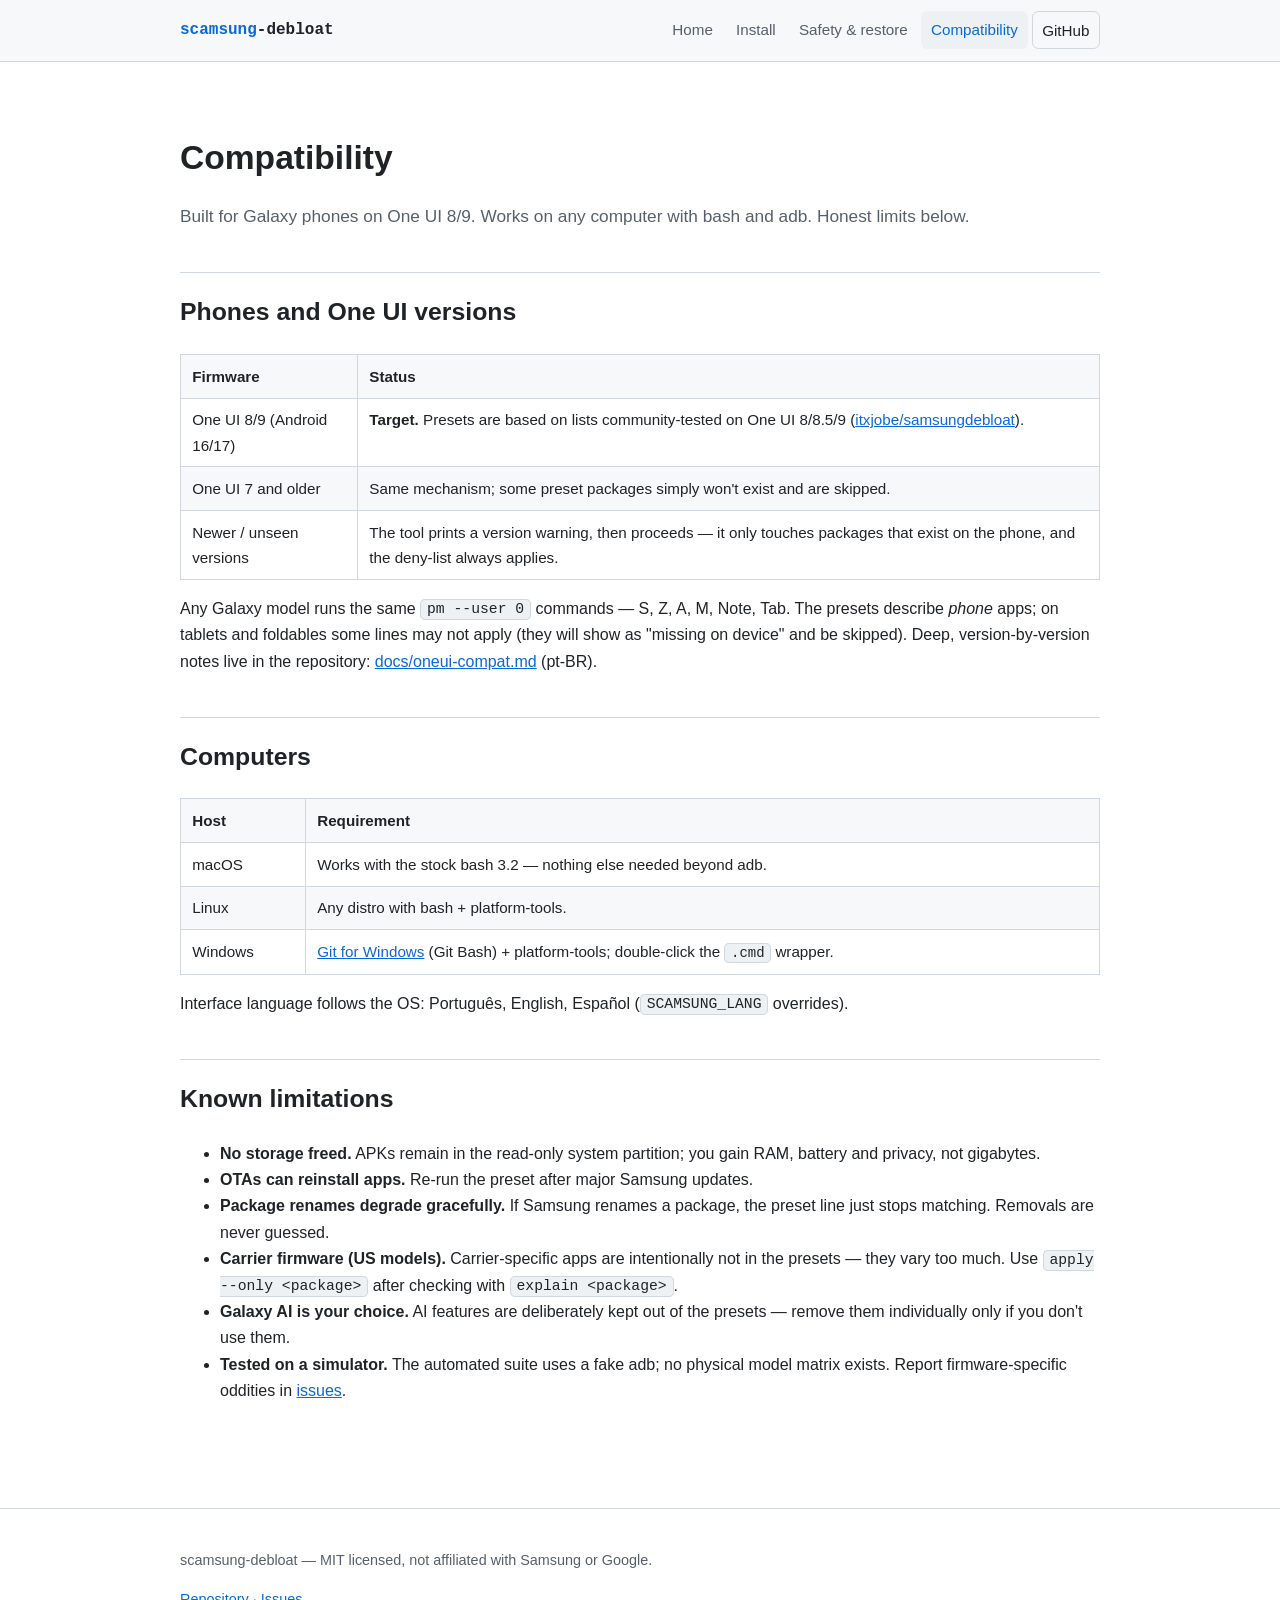
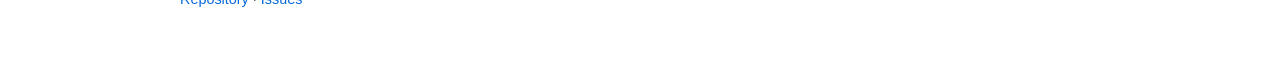
==== docs/compatibility.html @ 41128d90 "SEO: site do projeto (GitHub Pages), README com FAQ/TOC/badges, versão pt-BR - docs/: 4 páginas EN (" ====
<!DOCTYPE html>
<html lang="en">
<head>
<meta charset="utf-8">
<meta name="viewport" content="width=device-width, initial-scale=1">
<title>Compatibility — scamsung-debloat</title>
<meta name="description" content="Which phones, One UI versions and computers run scamsung-debloat: One UI 8/9 (Android 16/17) targets, host requirements and known limitations.">
<link rel="canonical" href="https://aureliomo.github.io/scamsung-debloat/compatibility.html">
<meta property="og:type" content="article">
<meta property="og:site_name" content="scamsung-debloat">
<meta property="og:title" content="Compatibility — scamsung-debloat">
<meta property="og:description" content="Supported One UI versions, host platforms and known limitations.">
<meta property="og:url" content="https://aureliomo.github.io/scamsung-debloat/compatibility.html">
<link rel="stylesheet" href="assets/style.css">
</head>
<body>
<a class="skip-link" href="#main">Skip to content</a>
<header class="site">
  <div class="wrap">
    <a class="brand" href="./"><b>scamsung</b>-debloat</a>
    <nav class="site" aria-label="Main">
      <a href="./">Home</a>
      <a href="install.html">Install</a>
      <a href="safety.html">Safety &amp; restore</a>
      <a href="compatibility.html" aria-current="page">Compatibility</a>
      <a class="github" href="https://github.com/AurelioMo/scamsung-debloat">GitHub</a>
    </nav>
  </div>
</header>

<main id="main">
<div class="wrap">
<article class="page">
<h1>Compatibility</h1>
<p class="lede">Built for Galaxy phones on One UI 8/9. Works on any computer with
bash and adb. Honest limits below.</p>

<h2 id="phones">Phones and One UI versions</h2>
<table>
  <thead><tr><th>Firmware</th><th>Status</th></tr></thead>
  <tbody>
    <tr><td>One UI 8/9 (Android 16/17)</td>
        <td><strong>Target.</strong> Presets are based on lists community-tested on One UI 8/8.5/9
        (<a href="https://github.com/itxjobe/samsungdebloat">itxjobe/samsungdebloat</a>).</td></tr>
    <tr><td>One UI 7 and older</td>
        <td>Same mechanism; some preset packages simply won't exist and are skipped.</td></tr>
    <tr><td>Newer / unseen versions</td>
        <td>The tool prints a version warning, then proceeds — it only touches packages
        that exist on the phone, and the deny-list always applies.</td></tr>
  </tbody>
</table>
<p>Any Galaxy model runs the same <code>pm --user 0</code> commands — S, Z, A, M,
Note, Tab. The presets describe <em>phone</em> apps; on tablets and foldables some
lines may not apply (they will show as "missing on device" and be skipped). Deep,
version-by-version notes live in the repository:
<a href="https://github.com/AurelioMo/scamsung-debloat/blob/main/docs/oneui-compat.md">docs/oneui-compat.md</a>
(pt-BR).</p>

<h2 id="hosts">Computers</h2>
<table>
  <thead><tr><th>Host</th><th>Requirement</th></tr></thead>
  <tbody>
    <tr><td>macOS</td><td>Works with the stock bash 3.2 — nothing else needed beyond adb.</td></tr>
    <tr><td>Linux</td><td>Any distro with bash + platform-tools.</td></tr>
    <tr><td>Windows</td><td><a href="https://git-scm.com/download/win">Git for Windows</a>
        (Git Bash) + platform-tools; double-click the <code>.cmd</code> wrapper.</td></tr>
  </tbody>
</table>
<p>Interface language follows the OS: Português, English, Español
(<code>SCAMSUNG_LANG</code> overrides).</p>

<h2 id="limitations">Known limitations</h2>
<ul>
  <li><strong>No storage freed.</strong> APKs remain in the read-only system
      partition; you gain RAM, battery and privacy, not gigabytes.</li>
  <li><strong>OTAs can reinstall apps.</strong> Re-run the preset after major Samsung updates.</li>
  <li><strong>Package renames degrade gracefully.</strong> If Samsung renames a
      package, the preset line just stops matching. Removals are never guessed.</li>
  <li><strong>Carrier firmware (US models).</strong> Carrier-specific apps are
      intentionally not in the presets — they vary too much. Use
      <code>apply --only &lt;package&gt;</code> after checking with
      <code>explain &lt;package&gt;</code>.</li>
  <li><strong>Galaxy AI is your choice.</strong> AI features are deliberately kept
      out of the presets — remove them individually only if you don't use them.</li>
  <li><strong>Tested on a simulator.</strong> The automated suite uses a fake adb;
      no physical model matrix exists. Report firmware-specific oddities in
      <a href="https://github.com/AurelioMo/scamsung-debloat/issues">issues</a>.</li>
</ul>

</article>
</div>
</main>

<footer class="site">
  <div class="wrap">
    <p>scamsung-debloat — MIT licensed, not affiliated with Samsung or Google.</p>
    <p><a href="https://github.com/AurelioMo/scamsung-debloat">Repository</a> ·
    <a href="https://github.com/AurelioMo/scamsung-debloat/issues">Issues</a></p>
  </div>
</footer>
</body>
</html>
---- docs/assets/style.css ----
/* scamsung-debloat — site stylesheet (plain CSS, no build step) */
:root {
    --bg: #0d1117;
    --surface: #161b22;
    --surface-2: #1c2330;
    --border: #2d333b;
    --text: #e6edf3;
    --muted: #9da7b3;
    --accent: #4cc2ff;
    --accent-2: #7ee787;
    --warn: #f0b72f;
    --mono: ui-monospace, SFMono-Regular, Menlo, Consolas, monospace;
    --sans: -apple-system, BlinkMacSystemFont, "Segoe UI", Roboto, Helvetica, Arial, sans-serif;
}

* { box-sizing: border-box; }

html { scroll-behavior: smooth; }

body {
    margin: 0;
    font-family: var(--sans);
    line-height: 1.65;
    color: var(--text);
    background: var(--bg);
}

.skip-link {
    position: absolute;
    left: -9999px;
    top: 0;
    background: var(--accent);
    color: #06121c;
    padding: .5rem 1rem;
    z-index: 10;
}
.skip-link:focus { left: 0; }

.wrap { max-width: 60rem; margin: 0 auto; padding: 0 1.25rem; }

header.site {
    border-bottom: 1px solid var(--border);
    background: var(--surface);
    position: sticky;
    top: 0;
    z-index: 5;
}
header.site .wrap {
    display: flex;
    flex-wrap: wrap;
    align-items: center;
    gap: .75rem;
    padding-top: .7rem;
    padding-bottom: .7rem;
}
.brand {
    font-family: var(--mono);
    font-weight: 700;
    color: var(--text);
    text-decoration: none;
    margin-right: auto;
}
.brand b { color: var(--accent); }

nav.site { display: flex; flex-wrap: wrap; gap: .25rem; }
nav.site a {
    color: var(--muted);
    text-decoration: none;
    padding: .35rem .6rem;
    border-radius: .4rem;
    font-size: .95rem;
}
nav.site a:hover { color: var(--text); background: var(--surface-2); }
nav.site a[aria-current="page"] { color: var(--accent); background: var(--surface-2); }
nav.site a.github { color: var(--text); border: 1px solid var(--border); }

main { padding: 2.5rem 0 3.5rem; }

.hero { text-align: center; padding: 2.5rem 0 2rem; }
.hero .logo {
    font-family: var(--mono);
    font-size: clamp(.55rem, 2.2vw, .9rem);
    line-height: 1.2;
    color: var(--accent);
    white-space: pre;
    overflow-x: auto;
    display: inline-block;
    text-align: left;
}
.hero h1 { margin: .6rem 0 .2rem; font-size: clamp(1.9rem, 5vw, 2.9rem); }
.hero .tagline { color: var(--muted); font-size: 1.1rem; max-width: 46rem; margin: 0 auto 1.4rem; }

.cta { display: flex; gap: .8rem; justify-content: center; flex-wrap: wrap; }
.btn {
    display: inline-block;
    padding: .65rem 1.3rem;
    border-radius: .55rem;
    text-decoration: none;
    font-weight: 600;
    border: 1px solid var(--border);
    color: var(--text);
    background: var(--surface-2);
}
.btn:hover { border-color: var(--accent); }
.btn.primary { background: var(--accent); color: #06121c; border-color: var(--accent); }

h2 { margin-top: 2.6rem; padding-top: 1.2rem; border-top: 1px solid var(--border); font-size: 1.55rem; }
h3 { margin-top: 1.8rem; font-size: 1.15rem; }
article.page h1 { font-size: 2.1rem; margin-bottom: .3rem; }
.lede { color: var(--muted); font-size: 1.08rem; }

code, kbd {
    font-family: var(--mono);
    font-size: .92em;
    background: var(--surface-2);
    border: 1px solid var(--border);
    border-radius: .3rem;
    padding: .1em .4em;
}
pre {
    background: var(--surface);
    border: 1px solid var(--border);
    border-radius: .55rem;
    padding: 1rem 1.1rem;
    overflow-x: auto;
    font-size: .9rem;
}
pre code { background: none; border: 0; padding: 0; }

table { border-collapse: collapse; width: 100%; margin: 1rem 0; font-size: .95rem; }
th, td { border: 1px solid var(--border); padding: .55rem .7rem; text-align: left; vertical-align: top; }
th { background: var(--surface); }
tbody tr:nth-child(even) { background: var(--surface); }

.note, .warning {
    border: 1px solid var(--border);
    border-left: .3rem solid var(--accent);
    background: var(--surface);
    border-radius: .4rem;
    padding: .8rem 1rem;
    margin: 1.2rem 0;
}
.warning { border-left-color: var(--warn); }
.note p, .warning p { margin: .3rem 0; }

.grid { display: grid; gap: 1rem; grid-template-columns: repeat(auto-fit, minmax(15rem, 1fr)); margin: 1.2rem 0; }
.card {
    background: var(--surface);
    border: 1px solid var(--border);
    border-radius: .6rem;
    padding: 1rem 1.2rem;
}
.card h3 { margin-top: 0; font-size: 1.02rem; }
.card p { margin-bottom: 0; color: var(--muted); }

ol.steps > li { margin-bottom: 1.1rem; }

details { border: 1px solid var(--border); border-radius: .5rem; padding: .6rem 1rem; margin: .7rem 0; background: var(--surface); }
summary { cursor: pointer; font-weight: 600; }

footer.site {
    border-top: 1px solid var(--border);
    color: var(--muted);
    font-size: .9rem;
    padding: 1.6rem 0 2.5rem;
    margin-top: 2rem;
}
footer.site a { color: var(--accent); text-decoration: none; }

a { color: var(--accent); }
a:hover { text-decoration: none; }

@media (prefers-color-scheme: light) {
    :root {
        --bg: #ffffff;
        --surface: #f6f8fa;
        --surface-2: #eef1f4;
        --border: #d0d7de;
        --text: #1f2328;
        --muted: #57606a;
        --accent: #0969da;
        --accent-2: #1a7f37;
    }
    .btn.primary { color: #ffffff; }
    .skip-link { color: #ffffff; }
}

@media (max-width: 40rem) {
    header.site { position: static; }
    th, td { padding: .4rem .5rem; }
    table { font-size: .85rem; }
}
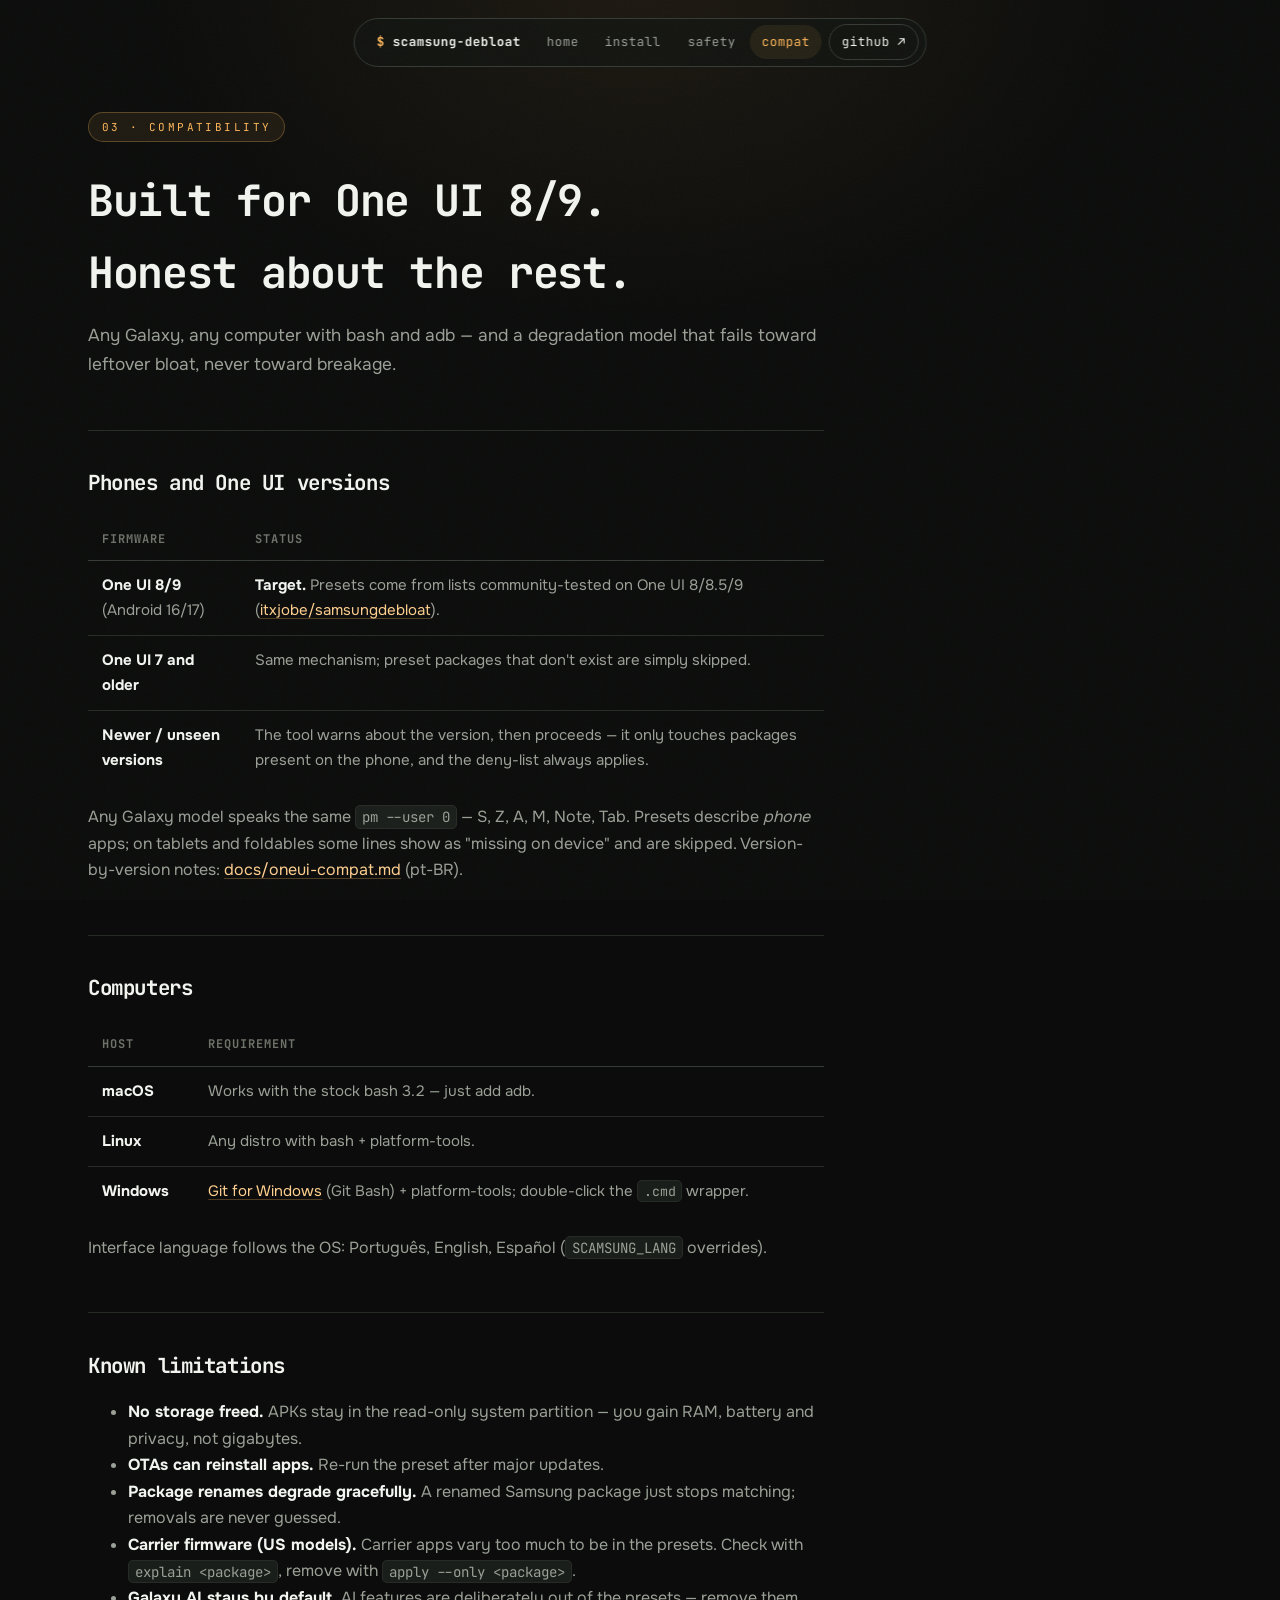
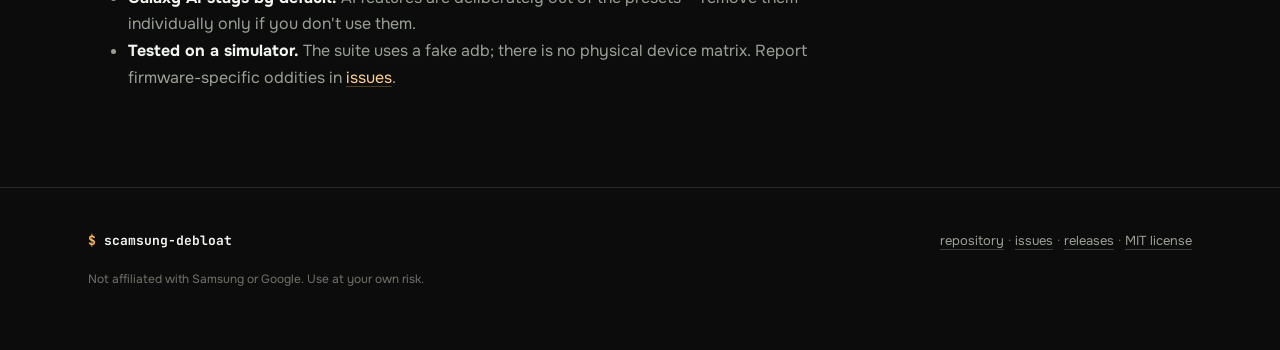
==== commit d3d5e033: "docs(site): redesign visual completo + verificacao do Search Console + READMEs reforcados - site: no" ====
--- a/docs/compatibility.html
+++ b/docs/compatibility.html
@@ -11,91 +11,99 @@
 <meta property="og:title" content="Compatibility — scamsung-debloat">
 <meta property="og:description" content="Supported One UI versions, host platforms and known limitations.">
 <meta property="og:url" content="https://aureliomo.github.io/scamsung-debloat/compatibility.html">
+<link rel="preconnect" href="https://fonts.googleapis.com">
+<link rel="preconnect" href="https://fonts.gstatic.com" crossorigin>
+<link href="https://fonts.googleapis.com/css2?family=JetBrains+Mono:wght@400;500;700&family=Onest:wght@400;500;600;700&display=swap" rel="stylesheet">
 <link rel="stylesheet" href="assets/style.css">
 </head>
 <body>
 <a class="skip-link" href="#main">Skip to content</a>
-<header class="site">
-  <div class="wrap">
-    <a class="brand" href="./"><b>scamsung</b>-debloat</a>
-    <nav class="site" aria-label="Main">
-      <a href="./">Home</a>
-      <a href="install.html">Install</a>
-      <a href="safety.html">Safety &amp; restore</a>
-      <a href="compatibility.html" aria-current="page">Compatibility</a>
-      <a class="github" href="https://github.com/AurelioMo/scamsung-debloat">GitHub</a>
-    </nav>
-  </div>
-</header>
+<div class="glow" aria-hidden="true"></div>
+
+<nav class="nav" aria-label="Main">
+  <a class="wordmark" href="./"><b>$</b> scamsung-debloat</a>
+  <a href="./">home</a>
+  <a href="install.html">install</a>
+  <a href="safety.html">safety</a>
+  <a href="compatibility.html" aria-current="page">compat</a>
+  <a class="gh" href="https://github.com/AurelioMo/scamsung-debloat">github ↗</a>
+</nav>
 
 <main id="main">
 <div class="wrap">
 <article class="page">
-<h1>Compatibility</h1>
-<p class="lede">Built for Galaxy phones on One UI 8/9. Works on any computer with
-bash and adb. Honest limits below.</p>
 
-<h2 id="phones">Phones and One UI versions</h2>
-<table>
-  <thead><tr><th>Firmware</th><th>Status</th></tr></thead>
-  <tbody>
-    <tr><td>One UI 8/9 (Android 16/17)</td>
-        <td><strong>Target.</strong> Presets are based on lists community-tested on One UI 8/8.5/9
-        (<a href="https://github.com/itxjobe/samsungdebloat">itxjobe/samsungdebloat</a>).</td></tr>
-    <tr><td>One UI 7 and older</td>
-        <td>Same mechanism; some preset packages simply won't exist and are skipped.</td></tr>
-    <tr><td>Newer / unseen versions</td>
-        <td>The tool prints a version warning, then proceeds — it only touches packages
-        that exist on the phone, and the deny-list always applies.</td></tr>
-  </tbody>
-</table>
-<p>Any Galaxy model runs the same <code>pm --user 0</code> commands — S, Z, A, M,
-Note, Tab. The presets describe <em>phone</em> apps; on tablets and foldables some
-lines may not apply (they will show as "missing on device" and be skipped). Deep,
-version-by-version notes live in the repository:
-<a href="https://github.com/AurelioMo/scamsung-debloat/blob/main/docs/oneui-compat.md">docs/oneui-compat.md</a>
-(pt-BR).</p>
+  <span class="eyebrow reveal">03 · compatibility</span>
+  <h1 class="reveal d1">Built for One UI 8/9.<br>Honest about the rest.</h1>
+  <p class="lede reveal d2">Any Galaxy, any computer with bash and adb —
+  and a degradation model that fails toward leftover bloat, never toward breakage.</p>
 
-<h2 id="hosts">Computers</h2>
-<table>
-  <thead><tr><th>Host</th><th>Requirement</th></tr></thead>
-  <tbody>
-    <tr><td>macOS</td><td>Works with the stock bash 3.2 — nothing else needed beyond adb.</td></tr>
-    <tr><td>Linux</td><td>Any distro with bash + platform-tools.</td></tr>
-    <tr><td>Windows</td><td><a href="https://git-scm.com/download/win">Git for Windows</a>
-        (Git Bash) + platform-tools; double-click the <code>.cmd</code> wrapper.</td></tr>
-  </tbody>
-</table>
-<p>Interface language follows the OS: Português, English, Español
-(<code>SCAMSUNG_LANG</code> overrides).</p>
+  <h2 id="phones">Phones and One UI versions</h2>
+  <table>
+    <thead><tr><th>Firmware</th><th>Status</th></tr></thead>
+    <tbody>
+      <tr><td><strong>One UI 8/9</strong> (Android 16/17)</td>
+          <td><strong>Target.</strong> Presets come from lists community-tested on One UI 8/8.5/9
+          (<a href="https://github.com/itxjobe/samsungdebloat">itxjobe/samsungdebloat</a>).</td></tr>
+      <tr><td><strong>One UI 7 and older</strong></td>
+          <td>Same mechanism; preset packages that don't exist are simply skipped.</td></tr>
+      <tr><td><strong>Newer / unseen versions</strong></td>
+          <td>The tool warns about the version, then proceeds — it only touches packages
+          present on the phone, and the deny-list always applies.</td></tr>
+    </tbody>
+  </table>
+  <p>Any Galaxy model speaks the same <code>pm --user 0</code> — S, Z, A, M, Note, Tab.
+  Presets describe <em>phone</em> apps; on tablets and foldables some lines show as
+  "missing on device" and are skipped. Version-by-version notes:
+  <a href="https://github.com/AurelioMo/scamsung-debloat/blob/main/docs/oneui-compat.md">docs/oneui-compat.md</a>
+  (pt-BR).</p>
 
-<h2 id="limitations">Known limitations</h2>
-<ul>
-  <li><strong>No storage freed.</strong> APKs remain in the read-only system
-      partition; you gain RAM, battery and privacy, not gigabytes.</li>
-  <li><strong>OTAs can reinstall apps.</strong> Re-run the preset after major Samsung updates.</li>
-  <li><strong>Package renames degrade gracefully.</strong> If Samsung renames a
-      package, the preset line just stops matching. Removals are never guessed.</li>
-  <li><strong>Carrier firmware (US models).</strong> Carrier-specific apps are
-      intentionally not in the presets — they vary too much. Use
-      <code>apply --only &lt;package&gt;</code> after checking with
-      <code>explain &lt;package&gt;</code>.</li>
-  <li><strong>Galaxy AI is your choice.</strong> AI features are deliberately kept
-      out of the presets — remove them individually only if you don't use them.</li>
-  <li><strong>Tested on a simulator.</strong> The automated suite uses a fake adb;
-      no physical model matrix exists. Report firmware-specific oddities in
-      <a href="https://github.com/AurelioMo/scamsung-debloat/issues">issues</a>.</li>
-</ul>
+  <h2 id="hosts">Computers</h2>
+  <table>
+    <thead><tr><th>Host</th><th>Requirement</th></tr></thead>
+    <tbody>
+      <tr><td><strong>macOS</strong></td><td>Works with the stock bash 3.2 — just add adb.</td></tr>
+      <tr><td><strong>Linux</strong></td><td>Any distro with bash + platform-tools.</td></tr>
+      <tr><td><strong>Windows</strong></td><td><a href="https://git-scm.com/download/win">Git for Windows</a>
+          (Git Bash) + platform-tools; double-click the <code>.cmd</code> wrapper.</td></tr>
+    </tbody>
+  </table>
+  <p>Interface language follows the OS: Português, English, Español
+  (<code>SCAMSUNG_LANG</code> overrides).</p>
+
+  <h2 id="limitations">Known limitations</h2>
+  <ul>
+    <li><strong>No storage freed.</strong> APKs stay in the read-only system partition —
+        you gain RAM, battery and privacy, not gigabytes.</li>
+    <li><strong>OTAs can reinstall apps.</strong> Re-run the preset after major updates.</li>
+    <li><strong>Package renames degrade gracefully.</strong> A renamed Samsung package
+        just stops matching; removals are never guessed.</li>
+    <li><strong>Carrier firmware (US models).</strong> Carrier apps vary too much to be
+        in the presets. Check with <code>explain &lt;package&gt;</code>, remove with
+        <code>apply --only &lt;package&gt;</code>.</li>
+    <li><strong>Galaxy AI stays by default.</strong> AI features are deliberately out of
+        the presets — remove them individually only if you don't use them.</li>
+    <li><strong>Tested on a simulator.</strong> The suite uses a fake adb; there is no
+        physical device matrix. Report firmware-specific oddities in
+        <a href="https://github.com/AurelioMo/scamsung-debloat/issues">issues</a>.</li>
+  </ul>
 
 </article>
 </div>
 </main>
 
-<footer class="site">
+<footer>
   <div class="wrap">
-    <p>scamsung-debloat — MIT licensed, not affiliated with Samsung or Google.</p>
-    <p><a href="https://github.com/AurelioMo/scamsung-debloat">Repository</a> ·
-    <a href="https://github.com/AurelioMo/scamsung-debloat/issues">Issues</a></p>
+    <div class="cols">
+      <span class="wordmark"><b>$</b> scamsung-debloat</span>
+      <span>
+        <a href="https://github.com/AurelioMo/scamsung-debloat">repository</a> ·
+        <a href="https://github.com/AurelioMo/scamsung-debloat/issues">issues</a> ·
+        <a href="https://github.com/AurelioMo/scamsung-debloat/releases">releases</a> ·
+        <a href="https://github.com/AurelioMo/scamsung-debloat/blob/main/LICENSE">MIT license</a>
+      </span>
+    </div>
+    <p class="legal">Not affiliated with Samsung or Google. Use at your own risk.</p>
   </div>
 </footer>
 </body>
--- a/docs/assets/style.css
+++ b/docs/assets/style.css
@@ -1,16 +1,47 @@
-/* scamsung-debloat — site stylesheet (plain CSS, no build step) */
+/* ============================================================
+   scamsung-debloat — "phosphor amber terminal"
+   One dark warm canvas, one phosphor accent, mono display type.
+   Plain CSS, no build, no required JS.
+   ============================================================ */
+
 :root {
-    --bg: #0d1117;
-    --surface: #161b22;
-    --surface-2: #1c2330;
-    --border: #2d333b;
-    --text: #e6edf3;
-    --muted: #9da7b3;
-    --accent: #4cc2ff;
-    --accent-2: #7ee787;
-    --warn: #f0b72f;
-    --mono: ui-monospace, SFMono-Regular, Menlo, Consolas, monospace;
-    --sans: -apple-system, BlinkMacSystemFont, "Segoe UI", Roboto, Helvetica, Arial, sans-serif;
+    /* canvas — warm near-black, like a CRT that just warmed up */
+    --bg: #0B0C0B;
+    --surface: #131613;
+    --surface-2: #1A1E1A;
+    --hairline: #262B26;
+    --hairline-strong: #353B35;
+
+    /* ink */
+    --text: #F2F4EF;
+    --muted: #9AA096;
+    --dim: #6E736A;
+
+    /* the single accent — phosphor amber */
+    --accent: #FFB85C;
+    --accent-strong: #FFCF8F;
+    --accent-ink: #241300;
+    --accent-soft: rgba(255, 184, 92, 0.08);
+    --accent-hairline: rgba(255, 184, 92, 0.28);
+
+    /* functional colours only — never decoration */
+    --ok: #46C07A;
+    --ok-soft: rgba(70, 192, 122, 0.12);
+    --danger: #E5605E;
+    --danger-soft: rgba(229, 96, 94, 0.10);
+
+    --mono: "JetBrains Mono", ui-monospace, SFMono-Regular, Menlo, Consolas, monospace;
+    --sans: "Onest", -apple-system, BlinkMacSystemFont, "Segoe UI", sans-serif;
+
+    --ease-out: cubic-bezier(0.22, 0.9, 0.24, 1);
+    --ease-spring: cubic-bezier(0.32, 0.72, 0, 1);
+
+    --radius-sm: 8px;
+    --radius-md: 14px;
+    --radius-lg: 22px;
+
+    --maxw: 72rem;
+    --readw: 46rem;
 }
 
 * { box-sizing: border-box; }
@@ -20,173 +51,628 @@
 body {
     margin: 0;
     font-family: var(--sans);
-    line-height: 1.65;
+    font-size: 16px;
+    line-height: 1.66;
     color: var(--text);
     background: var(--bg);
-}
+    -webkit-font-smoothing: antialiased;
+}
+
+/* film grain — fixed overlay only, never on scrolling containers */
+body::after {
+    content: "";
+    position: fixed;
+    inset: 0;
+    z-index: 60;
+    pointer-events: none;
+    opacity: 0.035;
+    background-image: url("data:image/svg+xml,%3Csvg xmlns='http://www.w3.org/2000/svg' width='160' height='160'%3E%3Cfilter id='n'%3E%3CfeTurbulence type='fractalNoise' baseFrequency='0.9' numOctaves='2'/%3E%3C/filter%3E%3Crect width='160' height='160' filter='url(%23n)'/%3E%3C/svg%3E");
+}
+
+/* single warm glow behind the hero — one orb, not a mesh */
+.glow {
+    position: absolute;
+    top: -22rem;
+    left: 50%;
+    width: 62rem;
+    height: 42rem;
+    transform: translateX(-50%);
+    pointer-events: none;
+    background: radial-gradient(closest-side, rgba(255, 184, 92, 0.075), transparent);
+    z-index: 0;
+}
+
+::selection { background: var(--accent); color: var(--accent-ink); }
 
 .skip-link {
     position: absolute;
     left: -9999px;
-    top: 0;
+    top: 0.8rem;
     background: var(--accent);
-    color: #06121c;
-    padding: .5rem 1rem;
-    z-index: 10;
-}
-.skip-link:focus { left: 0; }
-
-.wrap { max-width: 60rem; margin: 0 auto; padding: 0 1.25rem; }
-
-header.site {
-    border-bottom: 1px solid var(--border);
+    color: var(--accent-ink);
+    font-family: var(--mono);
+    font-size: 13px;
+    padding: 0.5rem 1rem;
+    border-radius: var(--radius-sm);
+    z-index: 70;
+}
+.skip-link:focus { left: 0.8rem; }
+
+a { color: var(--accent-strong); text-decoration-color: var(--accent-hairline); text-underline-offset: 3px; }
+a:hover { color: var(--accent); text-decoration-color: var(--accent); }
+
+code, kbd, pre {
+    font-family: var(--mono);
+    font-size: 0.88em;
+}
+code {
+    background: var(--surface-2);
+    border: 1px solid var(--hairline);
+    border-radius: 5px;
+    padding: 0.12em 0.42em;
+}
+
+/* ---------- floating pill nav ---------- */
+
+.nav {
+    position: fixed;
+    top: 1.1rem;
+    left: 50%;
+    transform: translateX(-50%);
+    z-index: 50;
+    display: flex;
+    align-items: center;
+    gap: 0.15rem;
+    padding: 0.35rem 0.45rem;
+    border-radius: 999px;
+    border: 1px solid var(--hairline-strong);
+    background: rgba(19, 22, 19, 0.72);
+    backdrop-filter: blur(14px);
+    -webkit-backdrop-filter: blur(14px);
+    max-width: calc(100vw - 2rem);
+}
+.nav a {
+    font-family: var(--mono);
+    font-size: 12.5px;
+    color: var(--muted);
+    text-decoration: none;
+    padding: 0.42rem 0.75rem;
+    border-radius: 999px;
+    white-space: nowrap;
+    transition: color 0.35s var(--ease-out), background 0.35s var(--ease-out);
+}
+.nav a:hover { color: var(--text); background: var(--surface-2); }
+.nav a[aria-current="page"] { color: var(--accent); background: var(--accent-soft); }
+.nav .wordmark {
+    color: var(--text);
+    font-weight: 700;
+    padding-left: 0.9rem;
+}
+.nav .wordmark b { color: var(--accent); font-weight: 700; }
+.nav .gh {
+    color: var(--text);
+    border: 1px solid var(--hairline-strong);
+    margin-left: 0.25rem;
+}
+.nav .gh:hover { border-color: var(--accent-hairline); color: var(--accent); }
+
+/* ---------- layout ---------- */
+
+.wrap { max-width: var(--maxw); margin: 0 auto; padding: 0 1.5rem; position: relative; z-index: 1; }
+main { padding-top: 7rem; }
+
+.eyebrow {
+    display: inline-block;
+    font-family: var(--mono);
+    font-size: 11px;
+    letter-spacing: 0.22em;
+    text-transform: uppercase;
+    color: var(--accent);
+    border: 1px solid var(--accent-hairline);
+    background: var(--accent-soft);
+    border-radius: 999px;
+    padding: 0.32rem 0.8rem;
+    margin-bottom: 1.4rem;
+}
+
+/* load-time reveal — content is fully visible without animation */
+@keyframes rise {
+    from { opacity: 0; transform: translateY(16px); }
+    to   { opacity: 1; transform: translateY(0); }
+}
+.reveal { animation: rise 0.9s var(--ease-out) both; }
+.reveal.d1 { animation-delay: 0.08s; }
+.reveal.d2 { animation-delay: 0.16s; }
+.reveal.d3 { animation-delay: 0.26s; }
+.reveal.d4 { animation-delay: 0.38s; }
+.reveal.d5 { animation-delay: 0.5s; }
+
+/* ---------- hero ---------- */
+
+.hero { padding: 3.2rem 0 0; position: relative; }
+.hero-frame { border-left: 3px solid var(--accent); padding-left: 1.6rem; max-width: 56rem; }
+.hero h1 {
+    font-family: var(--mono);
+    font-weight: 700;
+    font-size: clamp(2.1rem, 5.6vw, 3.7rem);
+    line-height: 1.08;
+    letter-spacing: -0.03em;
+    margin: 0 0 1.1rem;
+}
+.hero h1 .prompt { color: var(--accent); }
+.hero .lede {
+    color: var(--muted);
+    font-size: clamp(1rem, 1.6vw, 1.13rem);
+    max-width: 43rem;
+    margin: 0 0 2rem;
+}
+.hero .lede strong { color: var(--text); font-weight: 600; }
+
+.cta-row { display: flex; flex-wrap: wrap; gap: 0.7rem; align-items: center; }
+
+.btn {
+    display: inline-flex;
+    align-items: center;
+    gap: 0.6rem;
+    font-family: var(--mono);
+    font-size: 13.5px;
+    font-weight: 500;
+    text-decoration: none;
+    border-radius: 999px;
+    padding: 0.55rem 0.65rem 0.55rem 1.25rem;
+    border: 1px solid var(--hairline-strong);
+    color: var(--text);
     background: var(--surface);
-    position: sticky;
-    top: 0;
-    z-index: 5;
-}
-header.site .wrap {
+    transition: transform 0.45s var(--ease-spring), border-color 0.35s var(--ease-out), background 0.35s var(--ease-out), color 0.35s var(--ease-out);
+}
+.btn .orb {
+    display: inline-flex;
+    align-items: center;
+    justify-content: center;
+    width: 1.7rem;
+    height: 1.7rem;
+    border-radius: 50%;
+    background: var(--surface-2);
+    color: var(--muted);
+    font-size: 12px;
+    transition: transform 0.45s var(--ease-spring), background 0.35s var(--ease-out), color 0.35s var(--ease-out);
+}
+.btn:hover { transform: translateY(-1px); border-color: var(--accent-hairline); }
+.btn:hover .orb { transform: translate(2px, -2px) scale(1.06); }
+.btn:active { transform: scale(0.98); }
+
+.btn.primary {
+    background: var(--accent);
+    border-color: var(--accent);
+    color: var(--accent-ink);
+    font-weight: 700;
+}
+.btn.primary .orb { background: rgba(0, 0, 0, 0.18); color: var(--accent-ink); }
+.btn.primary:hover { background: var(--accent-strong); border-color: var(--accent-strong); }
+
+.btn.ghost { background: transparent; }
+
+/* ---------- terminal (the proof) ---------- */
+
+.term-shell {
+    /* double-bezel: outer tray */
+    background: var(--surface);
+    border: 1px solid var(--hairline);
+    border-radius: var(--radius-lg);
+    padding: 0.45rem;
+    margin: 3.2rem 0 0.6rem;
+}
+.term {
+    /* inner core */
+    background: #080A08;
+    border-radius: calc(var(--radius-lg) - 0.45rem);
+    box-shadow: inset 0 1px 0 rgba(255, 255, 255, 0.04);
+    overflow: hidden;
+}
+.term-bar {
+    display: flex;
+    align-items: center;
+    gap: 0.5rem;
+    padding: 0.75rem 1.1rem;
+    border-bottom: 1px solid var(--hairline);
+    font-family: var(--mono);
+    font-size: 11.5px;
+    color: var(--dim);
+}
+.term-bar .dots { display: flex; gap: 0.45rem; margin-right: 0.4rem; }
+.term-bar .dots i {
+    width: 10px; height: 10px; border-radius: 50%;
+    border: 1px solid var(--hairline-strong);
+    display: block;
+}
+.term-bar .dots i:nth-child(1) { background: rgba(229, 96, 94, 0.65); }
+.term-bar .dots i:nth-child(2) { background: rgba(255, 184, 92, 0.65); }
+.term-bar .dots i:nth-child(3) { background: rgba(70, 192, 122, 0.65); }
+.term pre {
+    margin: 0;
+    padding: 1.2rem 1.3rem 1.4rem;
+    font-size: 12.8px;
+    line-height: 1.62;
+    overflow-x: auto;
+    color: var(--muted);
+}
+.term pre b { font-weight: 500; }
+.term .c-cmd   { color: var(--accent-strong); }
+.term .c-add   { color: var(--ok); }
+.term .c-del   { color: var(--muted); }
+.term .c-head  { color: var(--text); font-weight: 700; }
+.term .c-dim   { color: var(--dim); }
+.term .c-in    { color: var(--accent); font-weight: 700; }
+.caret {
+    display: inline-block;
+    width: 0.55em;
+    height: 1.05em;
+    background: var(--accent);
+    vertical-align: -0.15em;
+    animation: blink 1.15s steps(1) infinite;
+}
+@keyframes blink { 50% { opacity: 0; } }
+
+.term-caption {
+    font-family: var(--mono);
+    font-size: 11.5px;
+    color: var(--dim);
+    margin: 0.7rem 0 0;
+}
+
+/* ---------- stats strip ---------- */
+
+.stats {
+    display: grid;
+    grid-template-columns: repeat(4, 1fr);
+    border-top: 1px solid var(--hairline);
+    border-bottom: 1px solid var(--hairline);
+    margin-top: 3.6rem;
+}
+.stat { padding: 1.5rem 1.2rem; }
+.stat + .stat { border-left: 1px solid var(--hairline); }
+.stat .n {
+    font-family: var(--mono);
+    font-weight: 700;
+    font-size: clamp(1.5rem, 3vw, 2.1rem);
+    color: var(--text);
+    letter-spacing: -0.03em;
+}
+.stat .n em { color: var(--accent); font-style: normal; }
+.stat .l { font-size: 12.5px; color: var(--dim); margin-top: 0.15rem; }
+
+/* ---------- sections ---------- */
+
+section { padding: 6.5rem 0 0; }
+section:last-of-type { padding-bottom: 2rem; }
+
+.sec-head { max-width: var(--readw); margin-bottom: 2.6rem; }
+.sec-head h2 {
+    font-family: var(--mono);
+    font-weight: 700;
+    font-size: clamp(1.5rem, 3.4vw, 2.2rem);
+    letter-spacing: -0.03em;
+    margin: 0 0 0.8rem;
+}
+.sec-head p { color: var(--muted); margin: 0; }
+
+/* ---------- bento features (double-bezel cards) ---------- */
+
+.bento {
+    display: grid;
+    grid-template-columns: repeat(6, 1fr);
+    gap: 0.9rem;
+}
+.cell { grid-column: span 2; }
+.cell.wide { grid-column: span 4; }
+
+.shell {
+    background: var(--surface);
+    border: 1px solid var(--hairline);
+    border-radius: var(--radius-lg);
+    padding: 0.4rem;
+    height: 100%;
+    transition: border-color 0.4s var(--ease-out), transform 0.5s var(--ease-spring);
+}
+.shell:hover { border-color: var(--hairline-strong); transform: translateY(-2px); }
+.core {
+    height: 100%;
+    background: var(--bg);
+    border-radius: calc(var(--radius-lg) - 0.4rem);
+    box-shadow: inset 0 1px 0 rgba(255, 255, 255, 0.035);
+    padding: 1.4rem 1.5rem;
+}
+.core h3 {
+    font-family: var(--mono);
+    font-size: 0.95rem;
+    font-weight: 700;
+    margin: 0 0 0.55rem;
+    color: var(--text);
+}
+.core h3 .k { color: var(--accent); margin-right: 0.5rem; }
+.core p { margin: 0; color: var(--muted); font-size: 0.95rem; }
+.core p code { font-size: 0.82em; }
+
+/* ---------- how it works ---------- */
+
+.steps { border-top: 1px solid var(--hairline); }
+.step {
+    display: grid;
+    grid-template-columns: 5.5rem 1fr;
+    gap: 1.2rem;
+    align-items: baseline;
+    padding: 1.6rem 0;
+    border-bottom: 1px solid var(--hairline);
+}
+.step .no {
+    font-family: var(--mono);
+    font-weight: 700;
+    font-size: 1.9rem;
+    color: transparent;
+    -webkit-text-stroke: 1px var(--hairline-strong);
+    letter-spacing: -0.04em;
+}
+.step:hover .no { -webkit-text-stroke-color: var(--accent); }
+.step .no { transition: -webkit-text-stroke-color 0.4s var(--ease-out); }
+.step h3 { margin: 0 0 0.3rem; font-size: 1.05rem; }
+.step p { margin: 0; color: var(--muted); max-width: 52rem; }
+
+/* ---------- presets ---------- */
+
+.preset-grid { display: grid; grid-template-columns: repeat(3, 1fr); gap: 0.9rem; }
+.preset .core { display: flex; flex-direction: column; }
+.preset .top { display: flex; align-items: baseline; justify-content: space-between; margin-bottom: 0.8rem; }
+.preset .name { font-family: var(--mono); font-weight: 700; font-size: 1.15rem; color: var(--accent); }
+.preset .count { font-family: var(--mono); font-size: 12px; color: var(--dim); }
+.preset .core > p { flex: 1; }
+.chip {
+    display: inline-block;
+    font-family: var(--mono);
+    font-size: 11px;
+    letter-spacing: 0.06em;
+    text-transform: uppercase;
+    border-radius: 999px;
+    padding: 0.28rem 0.7rem;
+    margin-top: 1.1rem;
+    align-self: flex-start;
+}
+.chip.low { color: var(--ok); background: var(--ok-soft); border: 1px solid rgba(70, 192, 122, 0.3); }
+.chip.mid { color: var(--accent); background: var(--accent-soft); border: 1px solid var(--accent-hairline); }
+.chip.high { color: var(--danger); background: var(--danger-soft); border: 1px solid rgba(229, 96, 94, 0.3); }
+
+.deny-note {
+    margin-top: 1.4rem;
+    font-size: 0.95rem;
+    color: var(--muted);
+}
+.deny-note .tag { color: var(--ok); font-family: var(--mono); font-size: 0.85em; }
+
+/* ---------- quote panel ---------- */
+
+.panel {
+    background: var(--surface);
+    border: 1px solid var(--hairline);
+    border-radius: var(--radius-lg);
+    padding: 0.4rem;
+}
+.panel .core { padding: 2rem 2.2rem; }
+.panel p:first-child { margin-top: 0; }
+.panel p:last-child { margin-bottom: 0; }
+
+/* ---------- faq ---------- */
+
+.faq { border-top: 1px solid var(--hairline); }
+.faq details {
+    border-bottom: 1px solid var(--hairline);
+    padding: 0;
+}
+.faq summary {
+    list-style: none;
+    cursor: pointer;
+    display: flex;
+    align-items: center;
+    justify-content: space-between;
+    gap: 1rem;
+    padding: 1.25rem 0.2rem;
+    font-weight: 600;
+    font-size: 1.02rem;
+    transition: color 0.35s var(--ease-out);
+}
+.faq summary::-webkit-details-marker { display: none; }
+.faq summary:hover { color: var(--accent-strong); }
+.faq summary .pm {
+    font-family: var(--mono);
+    color: var(--dim);
+    font-size: 1.1rem;
+    transition: transform 0.4s var(--ease-spring), color 0.35s var(--ease-out);
+}
+.faq details[open] summary { color: var(--accent-strong); }
+.faq details[open] .pm { transform: rotate(45deg); color: var(--accent); }
+.faq details p { margin: 0 0 1.3rem; color: var(--muted); max-width: 52rem; padding-left: 0.2rem; }
+
+/* ---------- final cta ---------- */
+
+.final {
+    margin-top: 6.5rem;
+    overflow: hidden;
+    position: relative;
+}
+.final .core { padding: 2.6rem 2.4rem; }
+.final h2 {
+    font-family: var(--mono);
+    font-size: clamp(1.4rem, 3vw, 1.9rem);
+    letter-spacing: -0.03em;
+    margin: 0 0 0.6rem;
+}
+.final p { color: var(--muted); margin: 0 0 1.6rem; max-width: 44rem; }
+.install-line {
     display: flex;
     flex-wrap: wrap;
+    gap: 0.7rem;
+    font-family: var(--mono);
+    font-size: 13px;
+}
+.install-line code {
+    background: #080A08;
+    border: 1px solid var(--hairline-strong);
+    border-radius: var(--radius-sm);
+    color: var(--accent-strong);
+    padding: 0.6rem 0.95rem;
+}
+
+/* ---------- footer ---------- */
+
+footer {
+    margin-top: 6rem;
+    border-top: 1px solid var(--hairline);
+    padding: 2.6rem 0 3rem;
+    color: var(--dim);
+    font-size: 13px;
+}
+footer .cols { display: flex; flex-wrap: wrap; gap: 1.5rem; justify-content: space-between; align-items: baseline; }
+footer .wordmark { font-family: var(--mono); font-weight: 700; color: var(--text); }
+footer .wordmark b { color: var(--accent); }
+footer a { color: var(--muted); text-decoration: none; border-bottom: 1px solid var(--hairline-strong); }
+footer a:hover { color: var(--accent); border-color: var(--accent-hairline); }
+footer .legal { margin-top: 1.2rem; font-size: 12px; }
+
+/* ---------- inner pages ---------- */
+
+article.page { max-width: var(--readw); }
+article.page h1 {
+    font-family: var(--mono);
+    font-weight: 700;
+    font-size: clamp(1.9rem, 4.5vw, 2.7rem);
+    letter-spacing: -0.03em;
+    margin: 0 0 0.8rem;
+}
+article.page .lede { color: var(--muted); font-size: 1.08rem; margin: 0 0 1rem; }
+article.page h2 {
+    font-family: var(--mono);
+    font-size: 1.3rem;
+    letter-spacing: -0.02em;
+    margin: 3.2rem 0 1rem;
+    padding-top: 2.2rem;
+    border-top: 1px solid var(--hairline);
+}
+article.page h3 { font-size: 1.05rem; margin: 1.8rem 0 0.5rem; }
+article.page p, article.page li { color: var(--muted); }
+article.page p strong, article.page li strong { color: var(--text); }
+
+article.page table { width: 100%; border-collapse: collapse; margin: 1.2rem 0; font-size: 0.94rem; }
+article.page th {
+    text-align: left;
+    font-family: var(--mono);
+    font-size: 12px;
+    letter-spacing: 0.08em;
+    text-transform: uppercase;
+    color: var(--dim);
+    padding: 0.65rem 0.9rem;
+    border-bottom: 1px solid var(--hairline-strong);
+}
+article.page td { padding: 0.75rem 0.9rem; border-bottom: 1px solid var(--hairline); vertical-align: top; color: var(--muted); }
+article.page td strong { color: var(--text); }
+article.page tr:last-child td { border-bottom: 0; }
+
+.codeblock {
+    background: var(--surface);
+    border: 1px solid var(--hairline);
+    border-radius: var(--radius-md);
+    padding: 0.35rem;
+    margin: 1.1rem 0;
+}
+.codeblock pre {
+    margin: 0;
+    background: #080A08;
+    border-radius: calc(var(--radius-md) - 0.35rem);
+    padding: 1rem 1.15rem;
+    font-size: 13px;
+    line-height: 1.6;
+    color: var(--accent-strong);
+    overflow-x: auto;
+    box-shadow: inset 0 1px 0 rgba(255, 255, 255, 0.035);
+}
+.codeblock pre.cm, .codeblock pre .cm { color: var(--dim); }
+
+ol.big-steps { list-style: none; counter-reset: bs; padding: 0; margin: 1.4rem 0; }
+ol.big-steps > li {
+    counter-increment: bs;
+    position: relative;
+    padding: 0 0 1.5rem 3.2rem;
+    border-left: 1px solid var(--hairline);
+    margin-left: 1.05rem;
+}
+ol.big-steps > li:last-child { padding-bottom: 0.3rem; }
+ol.big-steps > li::before {
+    content: counter(bs, decimal-leading-zero);
+    position: absolute;
+    left: -1.06rem;
+    top: -0.1rem;
+    width: 2.1rem;
+    height: 2.1rem;
+    border-radius: 50%;
+    background: var(--surface-2);
+    border: 1px solid var(--hairline-strong);
+    color: var(--accent);
+    font-family: var(--mono);
+    font-size: 12px;
+    font-weight: 700;
+    display: flex;
     align-items: center;
-    gap: .75rem;
-    padding-top: .7rem;
-    padding-bottom: .7rem;
-}
-.brand {
-    font-family: var(--mono);
-    font-weight: 700;
-    color: var(--text);
-    text-decoration: none;
-    margin-right: auto;
-}
-.brand b { color: var(--accent); }
-
-nav.site { display: flex; flex-wrap: wrap; gap: .25rem; }
-nav.site a {
-    color: var(--muted);
-    text-decoration: none;
-    padding: .35rem .6rem;
-    border-radius: .4rem;
-    font-size: .95rem;
-}
-nav.site a:hover { color: var(--text); background: var(--surface-2); }
-nav.site a[aria-current="page"] { color: var(--accent); background: var(--surface-2); }
-nav.site a.github { color: var(--text); border: 1px solid var(--border); }
-
-main { padding: 2.5rem 0 3.5rem; }
-
-.hero { text-align: center; padding: 2.5rem 0 2rem; }
-.hero .logo {
-    font-family: var(--mono);
-    font-size: clamp(.55rem, 2.2vw, .9rem);
-    line-height: 1.2;
-    color: var(--accent);
-    white-space: pre;
-    overflow-x: auto;
-    display: inline-block;
-    text-align: left;
-}
-.hero h1 { margin: .6rem 0 .2rem; font-size: clamp(1.9rem, 5vw, 2.9rem); }
-.hero .tagline { color: var(--muted); font-size: 1.1rem; max-width: 46rem; margin: 0 auto 1.4rem; }
-
-.cta { display: flex; gap: .8rem; justify-content: center; flex-wrap: wrap; }
-.btn {
-    display: inline-block;
-    padding: .65rem 1.3rem;
-    border-radius: .55rem;
-    text-decoration: none;
-    font-weight: 600;
-    border: 1px solid var(--border);
-    color: var(--text);
-    background: var(--surface-2);
-}
-.btn:hover { border-color: var(--accent); }
-.btn.primary { background: var(--accent); color: #06121c; border-color: var(--accent); }
-
-h2 { margin-top: 2.6rem; padding-top: 1.2rem; border-top: 1px solid var(--border); font-size: 1.55rem; }
-h3 { margin-top: 1.8rem; font-size: 1.15rem; }
-article.page h1 { font-size: 2.1rem; margin-bottom: .3rem; }
-.lede { color: var(--muted); font-size: 1.08rem; }
-
-code, kbd {
-    font-family: var(--mono);
-    font-size: .92em;
-    background: var(--surface-2);
-    border: 1px solid var(--border);
-    border-radius: .3rem;
-    padding: .1em .4em;
-}
-pre {
+    justify-content: center;
+}
+
+.callout {
     background: var(--surface);
-    border: 1px solid var(--border);
-    border-radius: .55rem;
-    padding: 1rem 1.1rem;
-    overflow-x: auto;
-    font-size: .9rem;
-}
-pre code { background: none; border: 0; padding: 0; }
-
-table { border-collapse: collapse; width: 100%; margin: 1rem 0; font-size: .95rem; }
-th, td { border: 1px solid var(--border); padding: .55rem .7rem; text-align: left; vertical-align: top; }
-th { background: var(--surface); }
-tbody tr:nth-child(even) { background: var(--surface); }
-
-.note, .warning {
-    border: 1px solid var(--border);
-    border-left: .3rem solid var(--accent);
-    background: var(--surface);
-    border-radius: .4rem;
-    padding: .8rem 1rem;
-    margin: 1.2rem 0;
-}
-.warning { border-left-color: var(--warn); }
-.note p, .warning p { margin: .3rem 0; }
-
-.grid { display: grid; gap: 1rem; grid-template-columns: repeat(auto-fit, minmax(15rem, 1fr)); margin: 1.2rem 0; }
-.card {
-    background: var(--surface);
-    border: 1px solid var(--border);
-    border-radius: .6rem;
-    padding: 1rem 1.2rem;
-}
-.card h3 { margin-top: 0; font-size: 1.02rem; }
-.card p { margin-bottom: 0; color: var(--muted); }
-
-ol.steps > li { margin-bottom: 1.1rem; }
-
-details { border: 1px solid var(--border); border-radius: .5rem; padding: .6rem 1rem; margin: .7rem 0; background: var(--surface); }
-summary { cursor: pointer; font-weight: 600; }
-
-footer.site {
-    border-top: 1px solid var(--border);
-    color: var(--muted);
-    font-size: .9rem;
-    padding: 1.6rem 0 2.5rem;
-    margin-top: 2rem;
-}
-footer.site a { color: var(--accent); text-decoration: none; }
-
-a { color: var(--accent); }
-a:hover { text-decoration: none; }
-
-@media (prefers-color-scheme: light) {
-    :root {
-        --bg: #ffffff;
-        --surface: #f6f8fa;
-        --surface-2: #eef1f4;
-        --border: #d0d7de;
-        --text: #1f2328;
-        --muted: #57606a;
-        --accent: #0969da;
-        --accent-2: #1a7f37;
+    border: 1px solid var(--hairline);
+    border-left: 3px solid var(--accent);
+    border-radius: var(--radius-md);
+    padding: 1rem 1.3rem;
+    margin: 1.4rem 0;
+}
+.callout.ok { border-left-color: var(--ok); }
+.callout.warn { border-left-color: var(--danger); }
+.callout p { margin: 0.3rem 0; }
+
+.cols2 { columns: 2; column-gap: 2.5rem; }
+.cols2 li { break-inside: avoid; }
+
+/* ---------- responsive ---------- */
+
+@media (max-width: 56rem) {
+    .bento { grid-template-columns: 1fr; }
+    .cell, .cell.wide { grid-column: span 1; }
+    .preset-grid { grid-template-columns: 1fr; }
+    .stats { grid-template-columns: 1fr 1fr; }
+    .stat:nth-child(3) { border-left: 0; }
+    .stat { border-top: 1px solid var(--hairline); }
+    .stat:nth-child(-n+2) { border-top: 0; }
+    .cols2 { columns: 1; }
+}
+
+@media (max-width: 44rem) {
+    .nav { top: auto; bottom: 1rem; }      /* thumb reach on phones */
+    main { padding-top: 3.5rem; }
+    .hero-frame { padding-left: 1.1rem; }
+    .step { grid-template-columns: 3.4rem 1fr; }
+    section { padding-top: 4.5rem; }
+    footer .cols { flex-direction: column; gap: 0.6rem; }
+}
+
+/* ---------- motion preferences ---------- */
+
+@media (prefers-reduced-motion: reduce) {
+    html { scroll-behavior: auto; }
+    *, *::before, *::after {
+        animation-duration: 0.01ms !important;
+        animation-iteration-count: 1 !important;
+        transition-duration: 0.01ms !important;
     }
-    .btn.primary { color: #ffffff; }
-    .skip-link { color: #ffffff; }
-}
-
-@media (max-width: 40rem) {
-    header.site { position: static; }
-    th, td { padding: .4rem .5rem; }
-    table { font-size: .85rem; }
-}
+    .caret { animation: none; }
+}
+
+:focus-visible {
+    outline: 2px solid var(--accent);
+    outline-offset: 3px;
+    border-radius: 4px;
+}
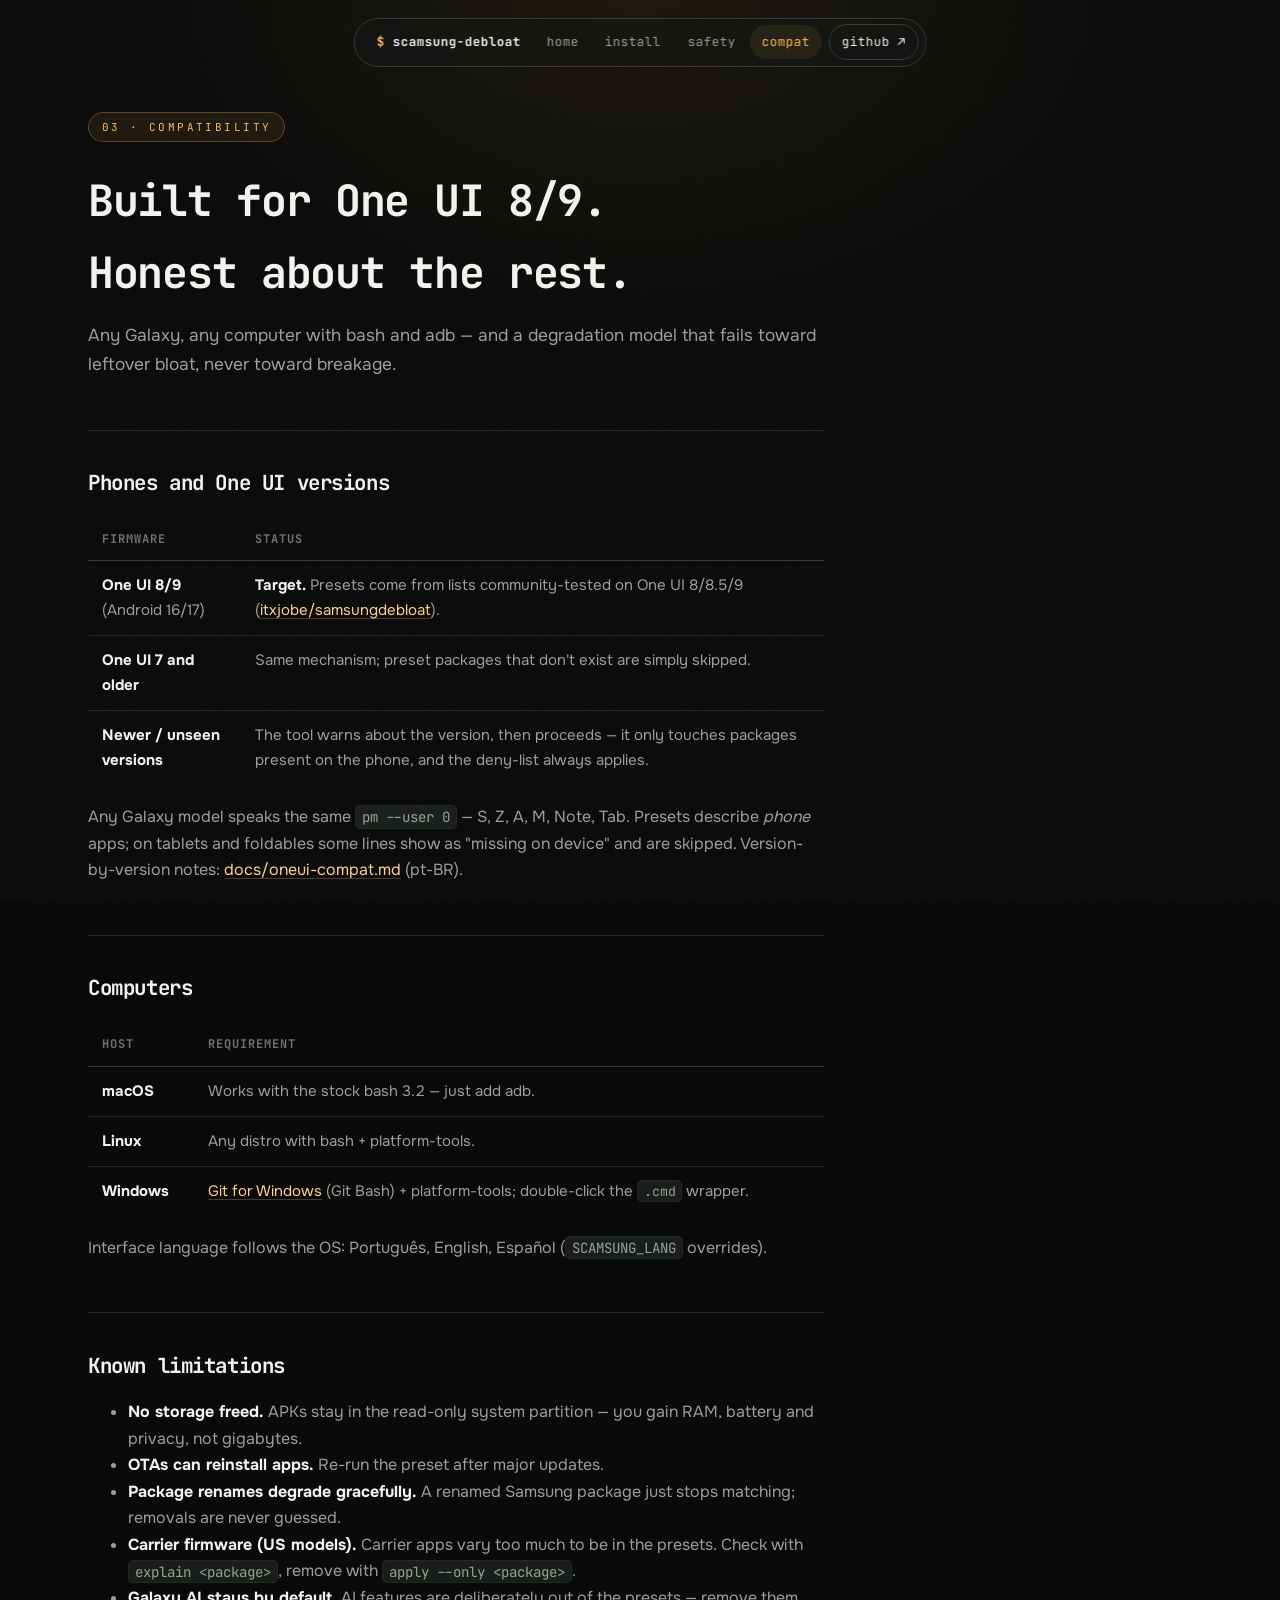
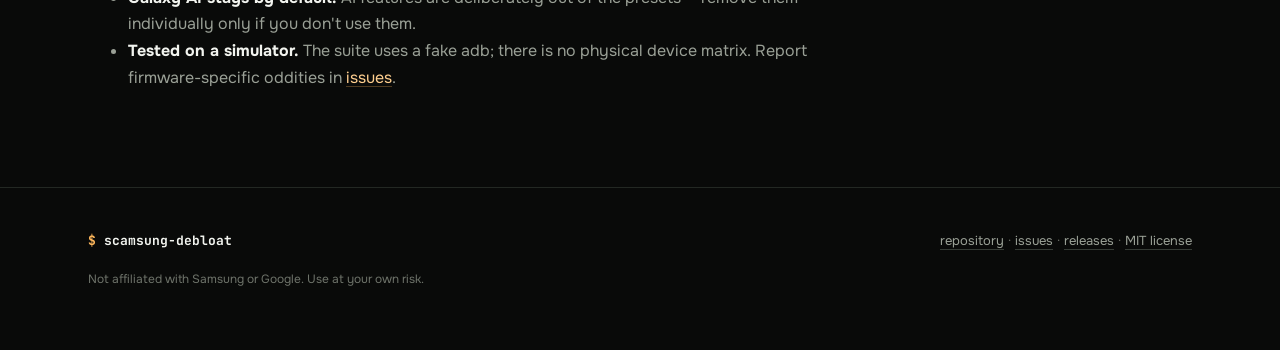
==== commit 402c0efb: "docs(site+readme): site v2 com terminal interativo e README reestruturado - home vira uma sessao viv" ====
--- a/docs/compatibility.html
+++ b/docs/compatibility.html
@@ -15,6 +15,7 @@
 <link rel="preconnect" href="https://fonts.gstatic.com" crossorigin>
 <link href="https://fonts.googleapis.com/css2?family=JetBrains+Mono:wght@400;500;700&family=Onest:wght@400;500;600;700&display=swap" rel="stylesheet">
 <link rel="stylesheet" href="assets/style.css">
+<script src="assets/main.js" defer></script>
 </head>
 <body>
 <a class="skip-link" href="#main">Skip to content</a>
@@ -38,8 +39,8 @@
   <p class="lede reveal d2">Any Galaxy, any computer with bash and adb —
   and a degradation model that fails toward leftover bloat, never toward breakage.</p>
 
-  <h2 id="phones">Phones and One UI versions</h2>
-  <table>
+  <h2 data-reveal id="phones">Phones and One UI versions</h2>
+  <table data-reveal>
     <thead><tr><th>Firmware</th><th>Status</th></tr></thead>
     <tbody>
       <tr><td><strong>One UI 8/9</strong> (Android 16/17)</td>
@@ -58,8 +59,8 @@
   <a href="https://github.com/AurelioMo/scamsung-debloat/blob/main/docs/oneui-compat.md">docs/oneui-compat.md</a>
   (pt-BR).</p>
 
-  <h2 id="hosts">Computers</h2>
-  <table>
+  <h2 data-reveal id="hosts">Computers</h2>
+  <table data-reveal>
     <thead><tr><th>Host</th><th>Requirement</th></tr></thead>
     <tbody>
       <tr><td><strong>macOS</strong></td><td>Works with the stock bash 3.2 — just add adb.</td></tr>
@@ -71,7 +72,7 @@
   <p>Interface language follows the OS: Português, English, Español
   (<code>SCAMSUNG_LANG</code> overrides).</p>
 
-  <h2 id="limitations">Known limitations</h2>
+  <h2 data-reveal id="limitations">Known limitations</h2>
   <ul>
     <li><strong>No storage freed.</strong> APKs stay in the read-only system partition —
         you gain RAM, battery and privacy, not gigabytes.</li>
--- a/docs/assets/style.css
+++ b/docs/assets/style.css
@@ -1,15 +1,17 @@
 /* ============================================================
    scamsung-debloat — "phosphor amber terminal"
    One dark warm canvas, one phosphor accent, mono display type.
-   Plain CSS, no build, no required JS.
+   CRT power-on, scanlines, pointer glow, typed demo session.
+   Plain CSS + optional vanilla JS. No build.
    ============================================================ */
 
 :root {
     /* canvas — warm near-black, like a CRT that just warmed up */
-    --bg: #0B0C0B;
-    --surface: #131613;
+    --bg: #090A09;
+    --surface: #121512;
     --surface-2: #1A1E1A;
-    --hairline: #262B26;
+    --tube: #060706;              /* inside of the tube */
+    --hairline: #232823;
     --hairline-strong: #353B35;
 
     /* ink */
@@ -23,6 +25,7 @@
     --accent-ink: #241300;
     --accent-soft: rgba(255, 184, 92, 0.08);
     --accent-hairline: rgba(255, 184, 92, 0.28);
+    --accent-glow: rgba(255, 184, 92, 0.45);
 
     /* functional colours only — never decoration */
     --ok: #46C07A;
@@ -56,6 +59,7 @@
     color: var(--text);
     background: var(--bg);
     -webkit-font-smoothing: antialiased;
+    overflow-x: hidden;
 }
 
 /* film grain — fixed overlay only, never on scrolling containers */
@@ -78,8 +82,13 @@
     height: 42rem;
     transform: translateX(-50%);
     pointer-events: none;
-    background: radial-gradient(closest-side, rgba(255, 184, 92, 0.075), transparent);
+    background: radial-gradient(closest-side, rgba(255, 184, 92, 0.08), transparent);
     z-index: 0;
+    animation: breathe 9s var(--ease-out) infinite;
+}
+@keyframes breathe {
+    0%, 100% { opacity: 0.85; }
+    50% { opacity: 1; }
 }
 
 ::selection { background: var(--accent); color: var(--accent-ink); }
@@ -112,7 +121,7 @@
     padding: 0.12em 0.42em;
 }
 
-/* ---------- floating pill nav ---------- */
+/* ============ floating pill nav ============ */
 
 .nav {
     position: fixed;
@@ -126,7 +135,7 @@
     padding: 0.35rem 0.45rem;
     border-radius: 999px;
     border: 1px solid var(--hairline-strong);
-    background: rgba(19, 22, 19, 0.72);
+    background: rgba(18, 21, 18, 0.72);
     backdrop-filter: blur(14px);
     -webkit-backdrop-filter: blur(14px);
     max-width: calc(100vw - 2rem);
@@ -143,20 +152,12 @@
 }
 .nav a:hover { color: var(--text); background: var(--surface-2); }
 .nav a[aria-current="page"] { color: var(--accent); background: var(--accent-soft); }
-.nav .wordmark {
-    color: var(--text);
-    font-weight: 700;
-    padding-left: 0.9rem;
-}
+.nav .wordmark { color: var(--text); font-weight: 700; padding-left: 0.9rem; }
 .nav .wordmark b { color: var(--accent); font-weight: 700; }
-.nav .gh {
-    color: var(--text);
-    border: 1px solid var(--hairline-strong);
-    margin-left: 0.25rem;
-}
+.nav .gh { color: var(--text); border: 1px solid var(--hairline-strong); margin-left: 0.25rem; }
 .nav .gh:hover { border-color: var(--accent-hairline); color: var(--accent); }
 
-/* ---------- layout ---------- */
+/* ============ layout ============ */
 
 .wrap { max-width: var(--maxw); margin: 0 auto; padding: 0 1.5rem; position: relative; z-index: 1; }
 main { padding-top: 7rem; }
@@ -184,22 +185,33 @@
 .reveal.d1 { animation-delay: 0.08s; }
 .reveal.d2 { animation-delay: 0.16s; }
 .reveal.d3 { animation-delay: 0.26s; }
-.reveal.d4 { animation-delay: 0.38s; }
-.reveal.d5 { animation-delay: 0.5s; }
-
-/* ---------- hero ---------- */
+
+/* scroll reveal — needs JS, degrades to visible */
+[data-reveal] {
+    opacity: 0;
+    transform: translateY(22px);
+    transition: opacity 0.8s var(--ease-out), transform 0.8s var(--ease-out);
+}
+[data-reveal].revealed { opacity: 1; transform: none; }
+[data-reveal="2"] { transition-delay: 0.08s; }
+[data-reveal="3"] { transition-delay: 0.16s; }
+
+/* ============ hero ============ */
 
 .hero { padding: 3.2rem 0 0; position: relative; }
-.hero-frame { border-left: 3px solid var(--accent); padding-left: 1.6rem; max-width: 56rem; }
+.hero-frame { border-left: 3px solid var(--accent); padding-left: 1.6rem; max-width: 58rem; }
 .hero h1 {
     font-family: var(--mono);
     font-weight: 700;
-    font-size: clamp(2.1rem, 5.6vw, 3.7rem);
+    font-size: clamp(2.05rem, 5.4vw, 3.6rem);
     line-height: 1.08;
     letter-spacing: -0.03em;
     margin: 0 0 1.1rem;
 }
-.hero h1 .prompt { color: var(--accent); }
+.hero h1 .hot {
+    color: var(--accent);
+    text-shadow: 0 0 22px var(--accent-glow);
+}
 .hero .lede {
     color: var(--muted);
     font-size: clamp(1rem, 1.6vw, 1.13rem);
@@ -223,7 +235,7 @@
     border: 1px solid var(--hairline-strong);
     color: var(--text);
     background: var(--surface);
-    transition: transform 0.45s var(--ease-spring), border-color 0.35s var(--ease-out), background 0.35s var(--ease-out), color 0.35s var(--ease-out);
+    transition: transform 0.45s var(--ease-spring), border-color 0.35s var(--ease-out), background 0.35s var(--ease-out), color 0.35s var(--ease-out), box-shadow 0.35s var(--ease-out);
 }
 .btn .orb {
     display: inline-flex;
@@ -237,38 +249,57 @@
     font-size: 12px;
     transition: transform 0.45s var(--ease-spring), background 0.35s var(--ease-out), color 0.35s var(--ease-out);
 }
-.btn:hover { transform: translateY(-1px); border-color: var(--accent-hairline); }
+.btn:hover { transform: translateY(-1px); border-color: var(--accent-hairline); box-shadow: 0 0 26px rgba(255, 184, 92, 0.14); }
 .btn:hover .orb { transform: translate(2px, -2px) scale(1.06); }
 .btn:active { transform: scale(0.98); }
 
-.btn.primary {
-    background: var(--accent);
-    border-color: var(--accent);
-    color: var(--accent-ink);
-    font-weight: 700;
-}
+.btn.primary { background: var(--accent); border-color: var(--accent); color: var(--accent-ink); font-weight: 700; }
 .btn.primary .orb { background: rgba(0, 0, 0, 0.18); color: var(--accent-ink); }
-.btn.primary:hover { background: var(--accent-strong); border-color: var(--accent-strong); }
+.btn.primary:hover { background: var(--accent-strong); border-color: var(--accent-strong); box-shadow: 0 0 34px rgba(255, 184, 92, 0.32); }
 
 .btn.ghost { background: transparent; }
 
-/* ---------- terminal (the proof) ---------- */
+/* ============ the tube (demo terminal) ============ */
 
 .term-shell {
-    /* double-bezel: outer tray */
     background: var(--surface);
     border: 1px solid var(--hairline);
     border-radius: var(--radius-lg);
     padding: 0.45rem;
     margin: 3.2rem 0 0.6rem;
-}
+    transform-origin: 50% 0%;
+}
+.term-shell.boot { animation: crtOn 0.8s var(--ease-spring) both; }
+@keyframes crtOn {
+    0%   { transform: scaleX(0.55) scaleY(0.004); filter: brightness(7); opacity: 0.4; }
+    38%  { transform: scaleX(1) scaleY(0.004);    filter: brightness(5); opacity: 1; }
+    62%  { transform: scaleX(1) scaleY(1.012);    filter: brightness(1.6); }
+    100% { transform: none; filter: none; }
+}
+
 .term {
-    /* inner core */
-    background: #080A08;
+    background: var(--tube);
     border-radius: calc(var(--radius-lg) - 0.45rem);
     box-shadow: inset 0 1px 0 rgba(255, 255, 255, 0.04);
     overflow: hidden;
-}
+    position: relative;
+}
+/* scanlines live inside the tube */
+.term::after {
+    content: "";
+    position: absolute;
+    inset: 0;
+    pointer-events: none;
+    background: repeating-linear-gradient(
+        to bottom,
+        transparent 0px,
+        transparent 2px,
+        rgba(0, 0, 0, 0.22) 3px,
+        transparent 4px
+    );
+    opacity: 0.35;
+}
+
 .term-bar {
     display: flex;
     align-items: center;
@@ -278,6 +309,8 @@
     font-family: var(--mono);
     font-size: 11.5px;
     color: var(--dim);
+    position: relative;
+    z-index: 2;
 }
 .term-bar .dots { display: flex; gap: 0.45rem; margin-right: 0.4rem; }
 .term-bar .dots i {
@@ -288,30 +321,85 @@
 .term-bar .dots i:nth-child(1) { background: rgba(229, 96, 94, 0.65); }
 .term-bar .dots i:nth-child(2) { background: rgba(255, 184, 92, 0.65); }
 .term-bar .dots i:nth-child(3) { background: rgba(70, 192, 122, 0.65); }
-.term pre {
-    margin: 0;
-    padding: 1.2rem 1.3rem 1.4rem;
+.term-bar .rig { margin-left: auto; }
+
+.replay {
+    font-family: var(--mono);
+    font-size: 11px;
+    color: var(--dim);
+    background: none;
+    border: 1px solid var(--hairline-strong);
+    border-radius: 999px;
+    padding: 0.2rem 0.6rem;
+    cursor: pointer;
+    transition: color 0.3s var(--ease-out), border-color 0.3s var(--ease-out);
+}
+.replay:hover { color: var(--accent); border-color: var(--accent-hairline); }
+
+.term-body {
+    padding: 1.2rem 1.3rem 1.35rem;
+    font-family: var(--mono);
     font-size: 12.8px;
     line-height: 1.62;
+    color: var(--muted);
+    position: relative;
+    z-index: 2;
+    min-height: 25.5em;
     overflow-x: auto;
-    color: var(--muted);
-}
-.term pre b { font-weight: 500; }
-.term .c-cmd   { color: var(--accent-strong); }
-.term .c-add   { color: var(--ok); }
-.term .c-del   { color: var(--muted); }
-.term .c-head  { color: var(--text); font-weight: 700; }
-.term .c-dim   { color: var(--dim); }
-.term .c-in    { color: var(--accent); font-weight: 700; }
+}
+.term-body .l { display: block; white-space: pre-wrap; }
+
+.t-cmd  { color: var(--accent-strong); }
+.t-add  { color: var(--ok); }
+.t-head { color: var(--text); font-weight: 700; }
+.t-dim  { color: var(--dim); }
+.t-in   { color: var(--accent); font-weight: 700; }
+.t-warn { color: var(--accent); }
+.t-ok   { color: var(--ok); font-weight: 700; }
+
 .caret {
     display: inline-block;
     width: 0.55em;
     height: 1.05em;
     background: var(--accent);
+    box-shadow: 0 0 10px var(--accent-glow);
     vertical-align: -0.15em;
     animation: blink 1.15s steps(1) infinite;
 }
 @keyframes blink { 50% { opacity: 0; } }
+
+/* preset chips live on the terminal deck */
+.t-chips {
+    display: flex;
+    flex-wrap: wrap;
+    gap: 0.5rem;
+    align-items: baseline;
+    padding: 0.8rem 1.1rem;
+    border-top: 1px solid var(--hairline);
+    position: relative;
+    z-index: 2;
+    font-family: var(--mono);
+    font-size: 11.5px;
+    color: var(--dim);
+}
+.t-chip {
+    font: inherit;
+    color: var(--muted);
+    background: var(--surface-2);
+    border: 1px solid var(--hairline-strong);
+    border-radius: 999px;
+    padding: 0.35rem 0.8rem;
+    cursor: pointer;
+    transition: all 0.3s var(--ease-out);
+}
+.t-chip:hover { color: var(--text); border-color: var(--accent-hairline); }
+.t-chip.on {
+    color: var(--accent-ink);
+    background: var(--accent);
+    border-color: var(--accent);
+    box-shadow: 0 0 18px rgba(255, 184, 92, 0.35);
+    font-weight: 700;
+}
 
 .term-caption {
     font-family: var(--mono);
@@ -320,7 +408,7 @@
     margin: 0.7rem 0 0;
 }
 
-/* ---------- stats strip ---------- */
+/* ============ stats strip ============ */
 
 .stats {
     display: grid;
@@ -341,7 +429,7 @@
 .stat .n em { color: var(--accent); font-style: normal; }
 .stat .l { font-size: 12.5px; color: var(--dim); margin-top: 0.15rem; }
 
-/* ---------- sections ---------- */
+/* ============ sections ============ */
 
 section { padding: 6.5rem 0 0; }
 section:last-of-type { padding-bottom: 2rem; }
@@ -354,70 +442,109 @@
     letter-spacing: -0.03em;
     margin: 0 0 0.8rem;
 }
+.sec-head h2 .hot { color: var(--accent); }
 .sec-head p { color: var(--muted); margin: 0; }
-
-/* ---------- bento features (double-bezel cards) ---------- */
-
-.bento {
+.sec-head p code { font-size: 0.82em; }
+
+/* ============ manifesto (editorial punch) ============ */
+
+.manifesto { max-width: 54rem; }
+.manifesto .lead-line {
+    font-family: var(--mono);
+    font-weight: 700;
+    font-size: clamp(1.6rem, 4vw, 2.6rem);
+    line-height: 1.15;
+    letter-spacing: -0.03em;
+    margin: 0 0 1.6rem;
+    max-width: 24ch;
+}
+.manifesto .lead-line mark {
+    background: none;
+    color: var(--accent);
+    text-shadow: 0 0 24px var(--accent-glow);
+}
+.manifesto p { color: var(--muted); font-size: 1.05rem; max-width: 40rem; }
+.manifesto p strong { color: var(--text); }
+.manifesto p code { font-size: 0.84em; }
+.manifesto .kicker {
+    font-family: var(--mono);
+    font-size: 0.95rem;
+    color: var(--dim);
+}
+
+/* ============ run steps (line + dots that light up) ============ */
+
+.steps { position: relative; border-top: 0; }
+.steps::before {
+    content: "";
+    position: absolute;
+    left: 0.685rem;
+    top: 1.2rem;
+    bottom: 1.6rem;
+    width: 1px;
+    background: var(--hairline-strong);
+}
+.step {
+    position: relative;
+    padding: 1.35rem 0 1.35rem 3rem;
     display: grid;
-    grid-template-columns: repeat(6, 1fr);
-    gap: 0.9rem;
-}
-.cell { grid-column: span 2; }
-.cell.wide { grid-column: span 4; }
-
-.shell {
-    background: var(--surface);
-    border: 1px solid var(--hairline);
-    border-radius: var(--radius-lg);
-    padding: 0.4rem;
-    height: 100%;
-    transition: border-color 0.4s var(--ease-out), transform 0.5s var(--ease-spring);
-}
-.shell:hover { border-color: var(--hairline-strong); transform: translateY(-2px); }
-.core {
-    height: 100%;
+    grid-template-columns: 1fr;
+    gap: 0.15rem;
+}
+.step:nth-child(n+2) { border-top: 0; }
+.step::before {
+    content: "";
+    position: absolute;
+    left: 0.31rem;
+    top: 1.85rem;
+    width: 0.75rem;
+    height: 0.75rem;
+    border-radius: 50%;
     background: var(--bg);
-    border-radius: calc(var(--radius-lg) - 0.4rem);
-    box-shadow: inset 0 1px 0 rgba(255, 255, 255, 0.035);
-    padding: 1.4rem 1.5rem;
-}
-.core h3 {
-    font-family: var(--mono);
-    font-size: 0.95rem;
-    font-weight: 700;
-    margin: 0 0 0.55rem;
-    color: var(--text);
-}
-.core h3 .k { color: var(--accent); margin-right: 0.5rem; }
-.core p { margin: 0; color: var(--muted); font-size: 0.95rem; }
-.core p code { font-size: 0.82em; }
-
-/* ---------- how it works ---------- */
-
-.steps { border-top: 1px solid var(--hairline); }
-.step {
-    display: grid;
-    grid-template-columns: 5.5rem 1fr;
-    gap: 1.2rem;
-    align-items: baseline;
-    padding: 1.6rem 0;
-    border-bottom: 1px solid var(--hairline);
+    border: 1px solid var(--hairline-strong);
+    transition: background 0.5s var(--ease-out), border-color 0.5s var(--ease-out), box-shadow 0.5s var(--ease-out);
 }
 .step .no {
-    font-family: var(--mono);
-    font-weight: 700;
-    font-size: 1.9rem;
-    color: transparent;
-    -webkit-text-stroke: 1px var(--hairline-strong);
-    letter-spacing: -0.04em;
-}
-.step:hover .no { -webkit-text-stroke-color: var(--accent); }
-.step .no { transition: -webkit-text-stroke-color 0.4s var(--ease-out); }
-.step h3 { margin: 0 0 0.3rem; font-size: 1.05rem; }
+    position: absolute;
+    left: 1.6rem;
+    top: 1.62rem;
+    font-family: var(--mono);
+    font-size: 11px;
+    color: var(--dim);
+    opacity: 0;
+    transition: opacity 0.5s var(--ease-out);
+}
+.step h3 { margin: 0 0 0.3rem; font-size: 1.05rem; transition: color 0.4s var(--ease-out); }
+.step h3 .n { font-family: var(--mono); color: var(--dim); font-size: 0.85em; margin-right: 0.55rem; transition: color 0.4s var(--ease-out); }
 .step p { margin: 0; color: var(--muted); max-width: 52rem; }
-
-/* ---------- presets ---------- */
+.step p code { font-size: 0.84em; }
+.step.active::before {
+    background: var(--accent);
+    border-color: var(--accent);
+    box-shadow: 0 0 14px var(--accent-glow);
+}
+.step.active h3 .n { color: var(--accent); }
+
+/* ============ presets + connector ============ */
+
+.preset-zone { position: relative; }
+.connector {
+    position: absolute;
+    left: -2.4rem;
+    top: 0.6rem;
+    width: 1.6rem;
+    height: calc(100% - 1.2rem);
+    display: none; /* shown on wide screens only */
+}
+.connector path {
+    stroke: var(--accent);
+    stroke-width: 1.4;
+    fill: none;
+    transition: stroke-dashoffset 1.4s var(--ease-out);
+    opacity: 0.8;
+}
+.connector path.drawn { stroke-dashoffset: 0; }
+@media (min-width: 80rem) { .connector { display: block; } }
 
 .preset-grid { display: grid; grid-template-columns: repeat(3, 1fr); gap: 0.9rem; }
 .preset .core { display: flex; flex-direction: column; }
@@ -440,14 +567,47 @@
 .chip.mid { color: var(--accent); background: var(--accent-soft); border: 1px solid var(--accent-hairline); }
 .chip.high { color: var(--danger); background: var(--danger-soft); border: 1px solid rgba(229, 96, 94, 0.3); }
 
-.deny-note {
-    margin-top: 1.4rem;
-    font-size: 0.95rem;
-    color: var(--muted);
-}
+.deny-note { margin-top: 1.4rem; font-size: 0.95rem; color: var(--muted); }
 .deny-note .tag { color: var(--ok); font-family: var(--mono); font-size: 0.85em; }
 
-/* ---------- quote panel ---------- */
+/* ============ double-bezel panels & cards ============ */
+
+.shell {
+    background: var(--surface);
+    border: 1px solid var(--hairline);
+    border-radius: var(--radius-lg);
+    padding: 0.4rem;
+    height: 100%;
+    position: relative;
+    overflow: hidden;
+    transition: border-color 0.4s var(--ease-out), transform 0.5s var(--ease-spring);
+}
+/* phosphor glow that follows the pointer (JS sets --mx/--my) */
+.shell::after {
+    content: "";
+    position: absolute;
+    inset: 0;
+    border-radius: inherit;
+    pointer-events: none;
+    opacity: 0;
+    transition: opacity 0.4s var(--ease-out);
+    background: radial-gradient(16rem circle at var(--mx, 50%) var(--my, 50%), rgba(255, 184, 92, 0.09), transparent 65%);
+}
+.shell:hover { border-color: var(--hairline-strong); transform: translateY(-2px); }
+.shell:hover::after { opacity: 1; }
+.core {
+    height: 100%;
+    background: var(--bg);
+    border-radius: calc(var(--radius-lg) - 0.4rem);
+    box-shadow: inset 0 1px 0 rgba(255, 255, 255, 0.035);
+    padding: 1.4rem 1.5rem;
+    position: relative;
+    z-index: 1;
+}
+.core h3 { font-family: var(--mono); font-size: 0.95rem; font-weight: 700; margin: 0 0 0.55rem; color: var(--text); }
+.core h3 .k { color: var(--accent); margin-right: 0.5rem; }
+.core p { margin: 0; color: var(--muted); font-size: 0.95rem; }
+.core p code { font-size: 0.82em; }
 
 .panel {
     background: var(--surface);
@@ -459,13 +619,34 @@
 .panel p:first-child { margin-top: 0; }
 .panel p:last-child { margin-bottom: 0; }
 
-/* ---------- faq ---------- */
+/* ============ command strip ============ */
+
+.cmdstrip .core { padding: 0; }
+.cmdline {
+    display: grid;
+    grid-template-columns: minmax(0, 26rem) 1fr;
+    gap: 1rem;
+    align-items: baseline;
+    padding: 1.05rem 1.5rem;
+    border-bottom: 1px solid var(--hairline);
+    font-size: 0.92rem;
+}
+.cmdline:last-child { border-bottom: 0; }
+.cmdline code {
+    background: none;
+    border: 0;
+    padding: 0;
+    color: var(--accent-strong);
+    font-size: 0.86rem;
+    white-space: nowrap;
+    overflow-x: auto;
+}
+.cmdline span { color: var(--muted); }
+
+/* ============ faq ============ */
 
 .faq { border-top: 1px solid var(--hairline); }
-.faq details {
-    border-bottom: 1px solid var(--hairline);
-    padding: 0;
-}
+.faq details { border-bottom: 1px solid var(--hairline); }
 .faq summary {
     list-style: none;
     cursor: pointer;
@@ -488,39 +669,32 @@
 }
 .faq details[open] summary { color: var(--accent-strong); }
 .faq details[open] .pm { transform: rotate(45deg); color: var(--accent); }
-.faq details p { margin: 0 0 1.3rem; color: var(--muted); max-width: 52rem; padding-left: 0.2rem; }
-
-/* ---------- final cta ---------- */
-
-.final {
-    margin-top: 6.5rem;
-    overflow: hidden;
-    position: relative;
-}
+.faq .answer {
+    display: grid;
+    grid-template-rows: 0fr;
+    transition: grid-template-rows 0.45s var(--ease-out);
+}
+.faq details[open] .answer { grid-template-rows: 1fr; }
+.faq .answer > div { overflow: hidden; }
+.faq .answer p { margin: 0 0 1.3rem; color: var(--muted); max-width: 52rem; padding-left: 0.2rem; }
+.faq .answer p code { font-size: 0.84em; }
+
+/* ============ final cta ============ */
+
+.final { margin-top: 6.5rem; overflow: hidden; position: relative; }
 .final .core { padding: 2.6rem 2.4rem; }
-.final h2 {
-    font-family: var(--mono);
-    font-size: clamp(1.4rem, 3vw, 1.9rem);
-    letter-spacing: -0.03em;
-    margin: 0 0 0.6rem;
-}
+.final h2 { font-family: var(--mono); font-size: clamp(1.4rem, 3vw, 1.9rem); letter-spacing: -0.03em; margin: 0 0 0.6rem; }
 .final p { color: var(--muted); margin: 0 0 1.6rem; max-width: 44rem; }
-.install-line {
-    display: flex;
-    flex-wrap: wrap;
-    gap: 0.7rem;
-    font-family: var(--mono);
-    font-size: 13px;
-}
+.install-line { display: flex; flex-wrap: wrap; gap: 0.7rem; font-family: var(--mono); font-size: 13px; }
 .install-line code {
-    background: #080A08;
+    background: var(--tube);
     border: 1px solid var(--hairline-strong);
     border-radius: var(--radius-sm);
     color: var(--accent-strong);
     padding: 0.6rem 0.95rem;
 }
 
-/* ---------- footer ---------- */
+/* ============ footer ============ */
 
 footer {
     margin-top: 6rem;
@@ -532,11 +706,12 @@
 footer .cols { display: flex; flex-wrap: wrap; gap: 1.5rem; justify-content: space-between; align-items: baseline; }
 footer .wordmark { font-family: var(--mono); font-weight: 700; color: var(--text); }
 footer .wordmark b { color: var(--accent); }
+footer .wordmark .caret { height: 0.9em; }
 footer a { color: var(--muted); text-decoration: none; border-bottom: 1px solid var(--hairline-strong); }
 footer a:hover { color: var(--accent); border-color: var(--accent-hairline); }
 footer .legal { margin-top: 1.2rem; font-size: 12px; }
 
-/* ---------- inner pages ---------- */
+/* ============ inner pages ============ */
 
 article.page { max-width: var(--readw); }
 article.page h1 {
@@ -583,7 +758,7 @@
 }
 .codeblock pre {
     margin: 0;
-    background: #080A08;
+    background: var(--tube);
     border-radius: calc(var(--radius-md) - 0.35rem);
     padding: 1rem 1.15rem;
     font-size: 13px;
@@ -637,29 +812,28 @@
 .cols2 { columns: 2; column-gap: 2.5rem; }
 .cols2 li { break-inside: avoid; }
 
-/* ---------- responsive ---------- */
+/* ============ responsive ============ */
 
 @media (max-width: 56rem) {
-    .bento { grid-template-columns: 1fr; }
-    .cell, .cell.wide { grid-column: span 1; }
     .preset-grid { grid-template-columns: 1fr; }
     .stats { grid-template-columns: 1fr 1fr; }
     .stat:nth-child(3) { border-left: 0; }
     .stat { border-top: 1px solid var(--hairline); }
     .stat:nth-child(-n+2) { border-top: 0; }
     .cols2 { columns: 1; }
+    .cmdline { grid-template-columns: 1fr; gap: 0.2rem; }
 }
 
 @media (max-width: 44rem) {
     .nav { top: auto; bottom: 1rem; }      /* thumb reach on phones */
     main { padding-top: 3.5rem; }
     .hero-frame { padding-left: 1.1rem; }
-    .step { grid-template-columns: 3.4rem 1fr; }
     section { padding-top: 4.5rem; }
     footer .cols { flex-direction: column; gap: 0.6rem; }
-}
-
-/* ---------- motion preferences ---------- */
+    .term-body { font-size: 11.5px; min-height: 26em; }
+}
+
+/* ============ motion preferences ============ */
 
 @media (prefers-reduced-motion: reduce) {
     html { scroll-behavior: auto; }
@@ -669,6 +843,9 @@
         transition-duration: 0.01ms !important;
     }
     .caret { animation: none; }
+    .term-shell.boot { animation: none; }
+    [data-reveal] { opacity: 1; transform: none; }
+    .faq .answer { grid-template-rows: 1fr; }
 }
 
 :focus-visible {
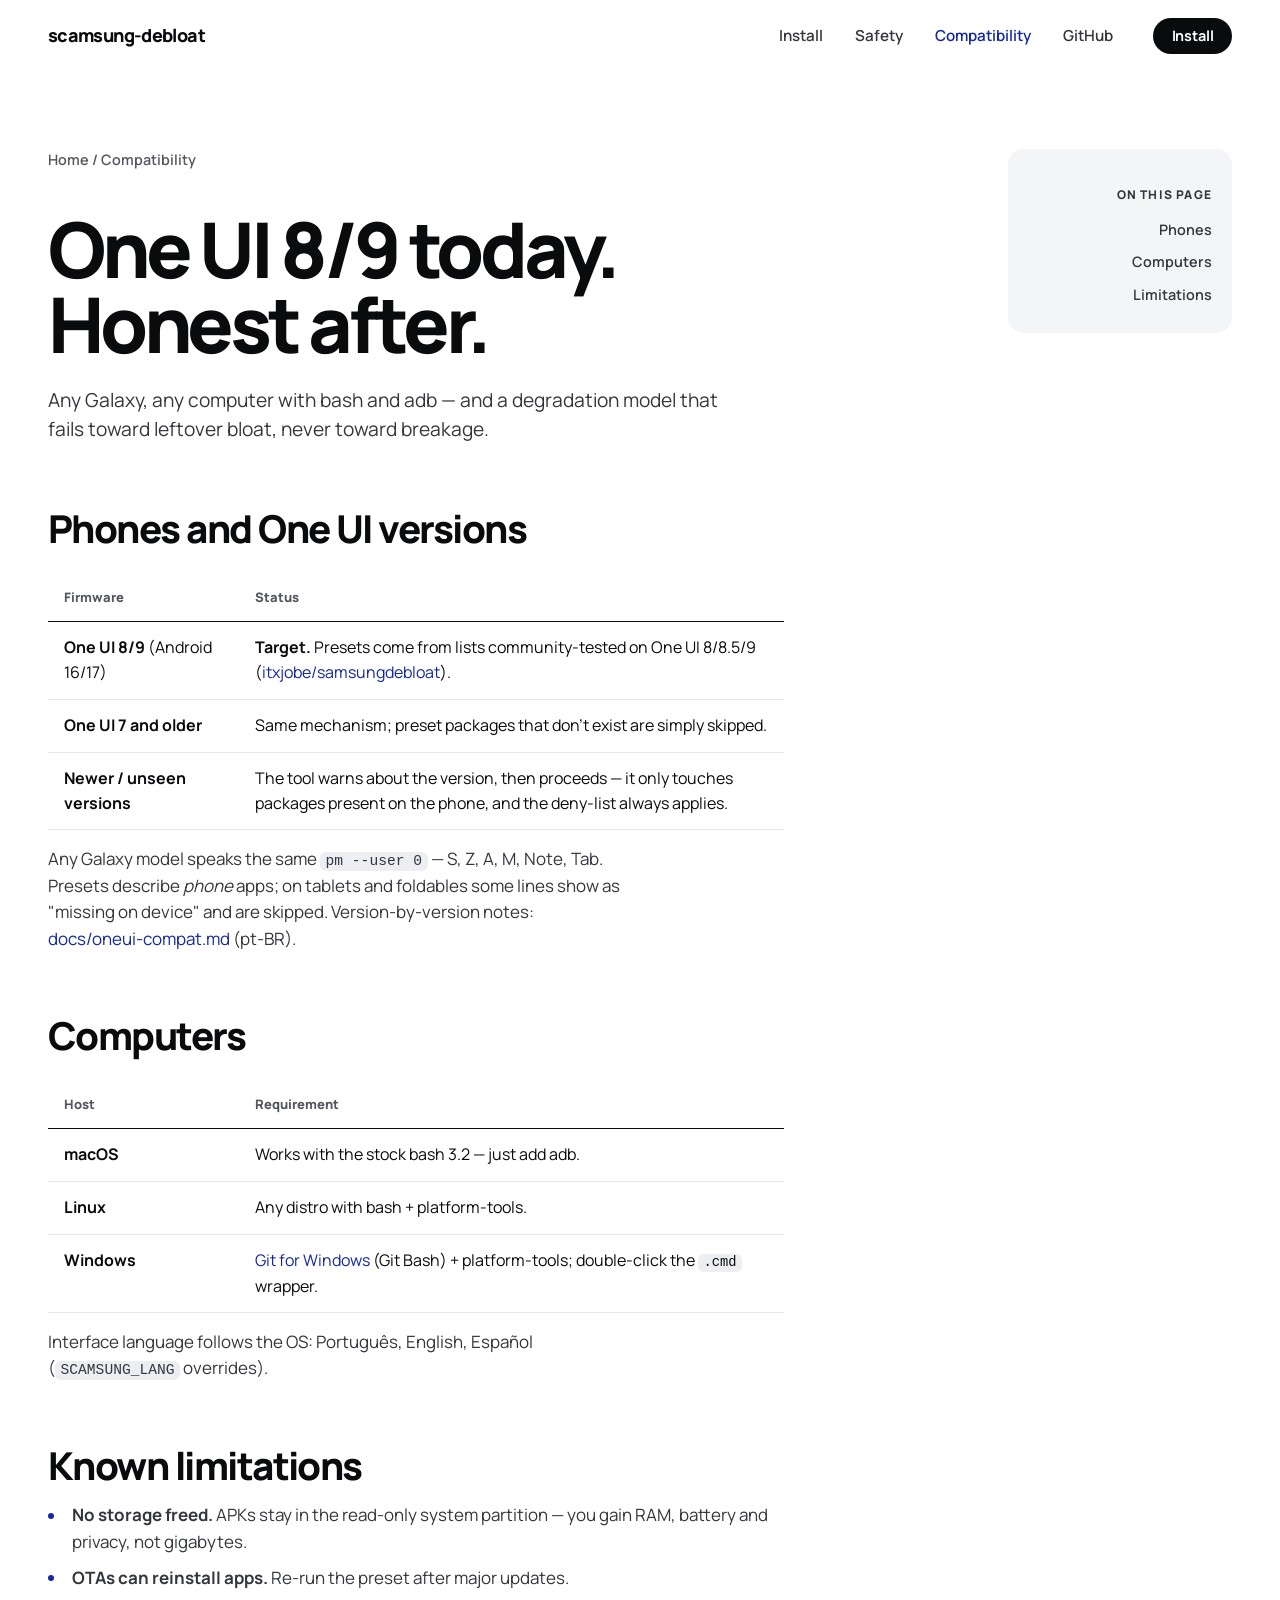
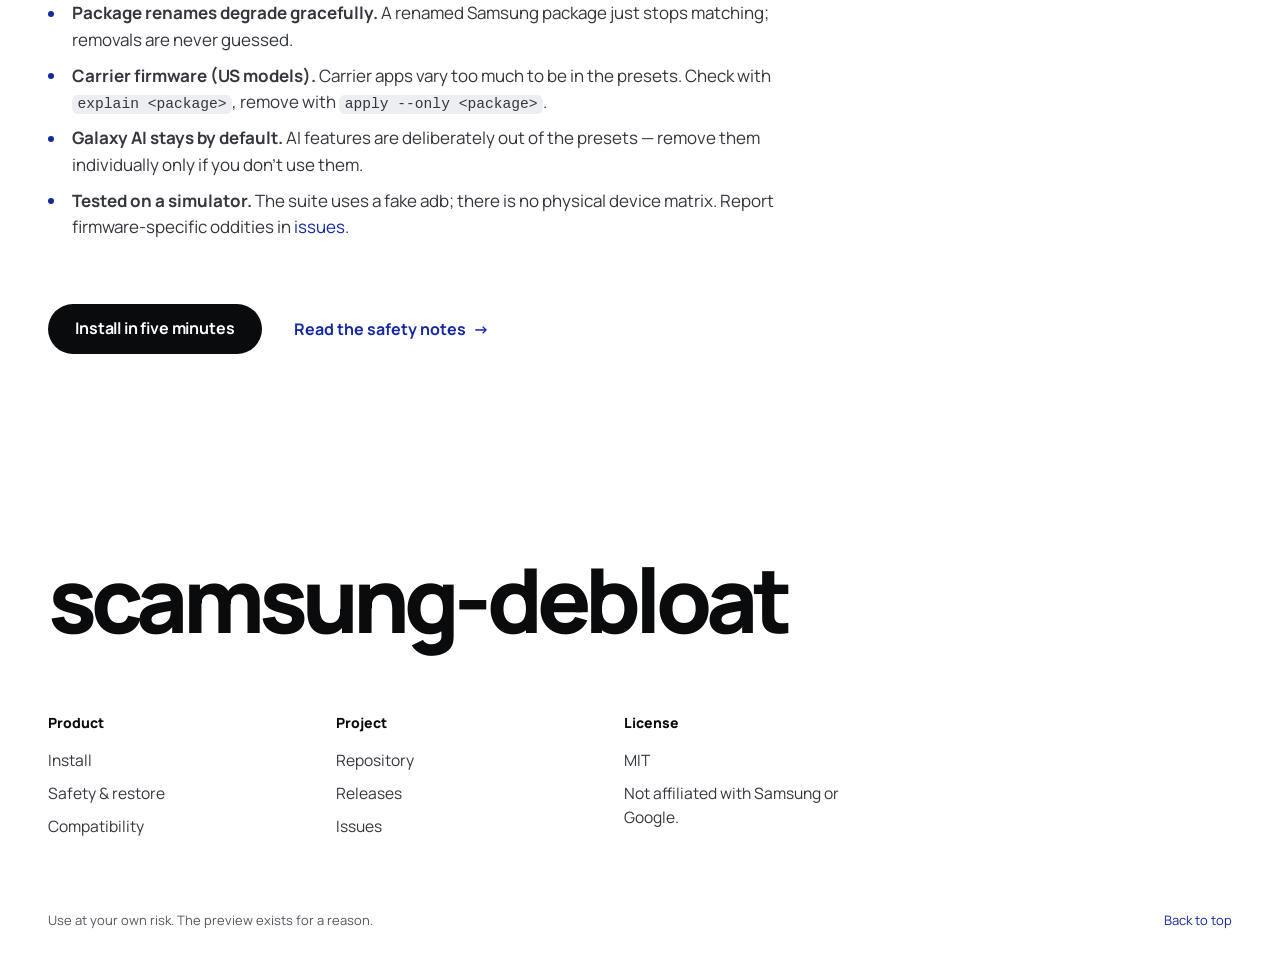
==== commit 54afad5d: "feat(site): refaz as docs no visual Samsung, produto em primeiro lugar Substitui o layout anterior (" ====
--- a/docs/compatibility.html
+++ b/docs/compatibility.html
@@ -11,100 +11,131 @@
 <meta property="og:title" content="Compatibility — scamsung-debloat">
 <meta property="og:description" content="Supported One UI versions, host platforms and known limitations.">
 <meta property="og:url" content="https://aureliomo.github.io/scamsung-debloat/compatibility.html">
+<link rel="icon" href="data:image/svg+xml,%3Csvg xmlns='http://www.w3.org/2000/svg' viewBox='0 0 32 32'%3E%3Crect width='32' height='32' rx='8' fill='%231428a0'/%3E%3Cpath d='M9 16.5l4.5 4.5L23 11.5' fill='none' stroke='%23fff' stroke-width='3' stroke-linecap='round' stroke-linejoin='round'/%3E%3C/svg%3E">
 <link rel="preconnect" href="https://fonts.googleapis.com">
 <link rel="preconnect" href="https://fonts.gstatic.com" crossorigin>
-<link href="https://fonts.googleapis.com/css2?family=JetBrains+Mono:wght@400;500;700&family=Onest:wght@400;500;600;700&display=swap" rel="stylesheet">
-<link rel="stylesheet" href="assets/style.css">
-<script src="assets/main.js" defer></script>
+<link href="https://fonts.googleapis.com/css2?family=Manrope:wght@400;500;600;700;800&display=swap" rel="stylesheet">
+<link rel="stylesheet" href="assets/style.css?v=6">
+<script src="assets/main.js?v=6" defer></script>
 </head>
 <body>
-<a class="skip-link" href="#main">Skip to content</a>
-<div class="glow" aria-hidden="true"></div>
+<a class="skip" href="#main">Skip to content</a>
 
-<nav class="nav" aria-label="Main">
-  <a class="wordmark" href="./"><b>$</b> scamsung-debloat</a>
-  <a href="./">home</a>
-  <a href="install.html">install</a>
-  <a href="safety.html">safety</a>
-  <a href="compatibility.html" aria-current="page">compat</a>
-  <a class="gh" href="https://github.com/AurelioMo/scamsung-debloat">github ↗</a>
-</nav>
+<header class="site-head" id="top">
+  <div class="wrap head-in">
+    <a class="brand" href="./">scamsung-debloat</a>
+    <nav class="head-nav" aria-label="Main">
+      <a href="install.html">Install</a>
+      <a href="safety.html">Safety</a>
+      <a href="compatibility.html" aria-current="page">Compatibility</a>
+      <a href="https://github.com/AurelioMo/scamsung-debloat">GitHub</a>
+    </nav>
+    <a class="btn btn-sm head-cta" href="install.html">Install</a>
+  </div>
+</header>
 
 <main id="main">
-<div class="wrap">
-<article class="page">
+  <section class="page">
+    <div class="wrap">
+      <article class="page-in">
+        <div class="page-body">
+        <nav class="crumbs" aria-label="Breadcrumb"><a href="./">Home</a> / Compatibility</nav>
+        <h1>One UI 8/9 today. Honest after.</h1>
+        <p class="lede">Any Galaxy, any computer with bash and adb —
+        and a degradation model that fails toward leftover bloat, never toward breakage.</p>
 
-  <span class="eyebrow reveal">03 · compatibility</span>
-  <h1 class="reveal d1">Built for One UI 8/9.<br>Honest about the rest.</h1>
-  <p class="lede reveal d2">Any Galaxy, any computer with bash and adb —
-  and a degradation model that fails toward leftover bloat, never toward breakage.</p>
+        <h2 data-rise id="phones">Phones and One UI versions</h2>
+        <table data-rise>
+          <thead><tr><th>Firmware</th><th>Status</th></tr></thead>
+          <tbody>
+            <tr><td><strong>One UI 8/9</strong> (Android 16/17)</td>
+                <td><strong>Target.</strong> Presets come from lists community-tested on One UI 8/8.5/9
+                (<a href="https://github.com/itxjobe/samsungdebloat">itxjobe/samsungdebloat</a>).</td></tr>
+            <tr><td><strong>One UI 7 and older</strong></td>
+                <td>Same mechanism; preset packages that don't exist are simply skipped.</td></tr>
+            <tr><td><strong>Newer / unseen versions</strong></td>
+                <td>The tool warns about the version, then proceeds — it only touches packages
+                present on the phone, and the deny-list always applies.</td></tr>
+          </tbody>
+        </table>
+        <p>Any Galaxy model speaks the same <code>pm --user 0</code> — S, Z, A, M, Note, Tab.
+        Presets describe <em>phone</em> apps; on tablets and foldables some lines show as
+        "missing on device" and are skipped. Version-by-version notes:
+        <a href="https://github.com/AurelioMo/scamsung-debloat/blob/main/docs/oneui-compat.md">docs/oneui-compat.md</a>
+        (pt-BR).</p>
 
-  <h2 data-reveal id="phones">Phones and One UI versions</h2>
-  <table data-reveal>
-    <thead><tr><th>Firmware</th><th>Status</th></tr></thead>
-    <tbody>
-      <tr><td><strong>One UI 8/9</strong> (Android 16/17)</td>
-          <td><strong>Target.</strong> Presets come from lists community-tested on One UI 8/8.5/9
-          (<a href="https://github.com/itxjobe/samsungdebloat">itxjobe/samsungdebloat</a>).</td></tr>
-      <tr><td><strong>One UI 7 and older</strong></td>
-          <td>Same mechanism; preset packages that don't exist are simply skipped.</td></tr>
-      <tr><td><strong>Newer / unseen versions</strong></td>
-          <td>The tool warns about the version, then proceeds — it only touches packages
-          present on the phone, and the deny-list always applies.</td></tr>
-    </tbody>
-  </table>
-  <p>Any Galaxy model speaks the same <code>pm --user 0</code> — S, Z, A, M, Note, Tab.
-  Presets describe <em>phone</em> apps; on tablets and foldables some lines show as
-  "missing on device" and are skipped. Version-by-version notes:
-  <a href="https://github.com/AurelioMo/scamsung-debloat/blob/main/docs/oneui-compat.md">docs/oneui-compat.md</a>
-  (pt-BR).</p>
+        <h2 data-rise id="hosts">Computers</h2>
+        <table data-rise>
+          <thead><tr><th>Host</th><th>Requirement</th></tr></thead>
+          <tbody>
+            <tr><td><strong>macOS</strong></td><td>Works with the stock bash 3.2 — just add adb.</td></tr>
+            <tr><td><strong>Linux</strong></td><td>Any distro with bash + platform-tools.</td></tr>
+            <tr><td><strong>Windows</strong></td><td><a href="https://git-scm.com/download/win">Git for Windows</a>
+                (Git Bash) + platform-tools; double-click the <code>.cmd</code> wrapper.</td></tr>
+          </tbody>
+        </table>
+        <p>Interface language follows the OS: Português, English, Español
+        (<code>SCAMSUNG_LANG</code> overrides).</p>
 
-  <h2 data-reveal id="hosts">Computers</h2>
-  <table data-reveal>
-    <thead><tr><th>Host</th><th>Requirement</th></tr></thead>
-    <tbody>
-      <tr><td><strong>macOS</strong></td><td>Works with the stock bash 3.2 — just add adb.</td></tr>
-      <tr><td><strong>Linux</strong></td><td>Any distro with bash + platform-tools.</td></tr>
-      <tr><td><strong>Windows</strong></td><td><a href="https://git-scm.com/download/win">Git for Windows</a>
-          (Git Bash) + platform-tools; double-click the <code>.cmd</code> wrapper.</td></tr>
-    </tbody>
-  </table>
-  <p>Interface language follows the OS: Português, English, Español
-  (<code>SCAMSUNG_LANG</code> overrides).</p>
+        <h2 data-rise id="limitations">Known limitations</h2>
+        <ul data-rise>
+          <li><strong>No storage freed.</strong> APKs stay in the read-only system partition —
+              you gain RAM, battery and privacy, not gigabytes.</li>
+          <li><strong>OTAs can reinstall apps.</strong> Re-run the preset after major updates.</li>
+          <li><strong>Package renames degrade gracefully.</strong> A renamed Samsung package
+              just stops matching; removals are never guessed.</li>
+          <li><strong>Carrier firmware (US models).</strong> Carrier apps vary too much to be
+              in the presets. Check with <code>explain &lt;package&gt;</code>, remove with
+              <code>apply --only &lt;package&gt;</code>.</li>
+          <li><strong>Galaxy AI stays by default.</strong> AI features are deliberately out of
+              the presets — remove them individually only if you don't use them.</li>
+          <li><strong>Tested on a simulator.</strong> The suite uses a fake adb; there is no
+              physical device matrix. Report firmware-specific oddities in
+              <a href="https://github.com/AurelioMo/scamsung-debloat/issues">issues</a>.</li>
+        </ul>
 
-  <h2 data-reveal id="limitations">Known limitations</h2>
-  <ul>
-    <li><strong>No storage freed.</strong> APKs stay in the read-only system partition —
-        you gain RAM, battery and privacy, not gigabytes.</li>
-    <li><strong>OTAs can reinstall apps.</strong> Re-run the preset after major updates.</li>
-    <li><strong>Package renames degrade gracefully.</strong> A renamed Samsung package
-        just stops matching; removals are never guessed.</li>
-    <li><strong>Carrier firmware (US models).</strong> Carrier apps vary too much to be
-        in the presets. Check with <code>explain &lt;package&gt;</code>, remove with
-        <code>apply --only &lt;package&gt;</code>.</li>
-    <li><strong>Galaxy AI stays by default.</strong> AI features are deliberately out of
-        the presets — remove them individually only if you don't use them.</li>
-    <li><strong>Tested on a simulator.</strong> The suite uses a fake adb; there is no
-        physical device matrix. Report firmware-specific oddities in
-        <a href="https://github.com/AurelioMo/scamsung-debloat/issues">issues</a>.</li>
-  </ul>
-
-</article>
-</div>
+        <div class="next" data-rise>
+          <a class="btn" href="install.html">Install in five minutes</a>
+          <a class="link-arrow" href="safety.html">Read the safety notes</a>
+        </div>
+              </div>
+        <nav class="page-rail" aria-label="On this page">
+          <p>On this page</p>
+          <a href="#phones">Phones</a>
+          <a href="#hosts">Computers</a>
+          <a href="#limitations">Limitations</a>
+        </nav>
+      </article>
+    </div>
+  </section>
 </main>
 
-<footer>
+<footer class="site-foot">
   <div class="wrap">
-    <div class="cols">
-      <span class="wordmark"><b>$</b> scamsung-debloat</span>
-      <span>
-        <a href="https://github.com/AurelioMo/scamsung-debloat">repository</a> ·
-        <a href="https://github.com/AurelioMo/scamsung-debloat/issues">issues</a> ·
-        <a href="https://github.com/AurelioMo/scamsung-debloat/releases">releases</a> ·
-        <a href="https://github.com/AurelioMo/scamsung-debloat/blob/main/LICENSE">MIT license</a>
-      </span>
+    <a class="foot-mark" href="./">scamsung-debloat</a>
+    <div class="foot-grid">
+      <div class="foot-col">
+        <h3 data-rise>Product</h3>
+        <a href="install.html">Install</a>
+        <a href="safety.html">Safety &amp; restore</a>
+        <a href="compatibility.html">Compatibility</a>
+      </div>
+      <div class="foot-col">
+        <h3 data-rise>Project</h3>
+        <a href="https://github.com/AurelioMo/scamsung-debloat">Repository</a>
+        <a href="https://github.com/AurelioMo/scamsung-debloat/releases">Releases</a>
+        <a href="https://github.com/AurelioMo/scamsung-debloat/issues">Issues</a>
+      </div>
+      <div class="foot-col">
+        <h3 data-rise>License</h3>
+        <a href="https://github.com/AurelioMo/scamsung-debloat/blob/main/LICENSE">MIT</a>
+        <span>Not affiliated with Samsung or Google.</span>
+      </div>
     </div>
-    <p class="legal">Not affiliated with Samsung or Google. Use at your own risk.</p>
+    <div class="foot-end">
+      <span>Use at your own risk. The preview exists for a reason.</span>
+      <a href="#top">Back to top</a>
+    </div>
   </div>
 </footer>
 </body>
--- a/docs/assets/style.css
+++ b/docs/assets/style.css
@@ -1,855 +1,1242 @@
-/* ============================================================
-   scamsung-debloat — "phosphor amber terminal"
-   One dark warm canvas, one phosphor accent, mono display type.
-   CRT power-on, scanlines, pointer glow, typed demo session.
-   Plain CSS + optional vanilla JS. No build.
-   ============================================================ */
+/* ==========================================================================
+   scamsung-debloat — site v5
+   Direction: the sentence is the layout. Product UI is the only picture.
+   Ground white, ink near-black, one Samsung blue. Flat surfaces, no glass.
+   Motion is progressive enhancement: html.motion is added only after a
+   double-rAF plus IntersectionObserver, and every element has a no-JS state.
+   ========================================================================== */
 
 :root {
-    /* canvas — warm near-black, like a CRT that just warmed up */
-    --bg: #090A09;
-    --surface: #121512;
-    --surface-2: #1A1E1A;
-    --tube: #060706;              /* inside of the tube */
-    --hairline: #232823;
-    --hairline-strong: #353B35;
-
-    /* ink */
-    --text: #F2F4EF;
-    --muted: #9AA096;
-    --dim: #6E736A;
-
-    /* the single accent — phosphor amber */
-    --accent: #FFB85C;
-    --accent-strong: #FFCF8F;
-    --accent-ink: #241300;
-    --accent-soft: rgba(255, 184, 92, 0.08);
-    --accent-hairline: rgba(255, 184, 92, 0.28);
-    --accent-glow: rgba(255, 184, 92, 0.45);
-
-    /* functional colours only — never decoration */
-    --ok: #46C07A;
-    --ok-soft: rgba(70, 192, 122, 0.12);
-    --danger: #E5605E;
-    --danger-soft: rgba(229, 96, 94, 0.10);
-
-    --mono: "JetBrains Mono", ui-monospace, SFMono-Regular, Menlo, Consolas, monospace;
-    --sans: "Onest", -apple-system, BlinkMacSystemFont, "Segoe UI", sans-serif;
-
-    --ease-out: cubic-bezier(0.22, 0.9, 0.24, 1);
-    --ease-spring: cubic-bezier(0.32, 0.72, 0, 1);
-
-    --radius-sm: 8px;
-    --radius-md: 14px;
-    --radius-lg: 22px;
-
-    --maxw: 72rem;
-    --readw: 46rem;
+    --bg: #ffffff;
+    --soft: #f4f5f7;
+    --soft-2: #eceef2;
+    --tint: #eef2ff;
+    --ink: #0a0b0d;
+    --ink-2: #33363d;
+    --muted: #52565e;
+    --line: #e4e7ec;
+    --blue: #1428a0;
+    --blue-deep: #0e1d7a;
+    --deep: #0b0d12;
+    --deep-2: #12151d;
+    --ok: #0f7a4d;
+    --radius: 24px;
+    --radius-lg: 32px;
+    --font: "Manrope", -apple-system, BlinkMacSystemFont, "Segoe UI", Roboto, Helvetica, Arial, sans-serif; /* taste-skill-ignore font — Samsung-language grotesk; the dealt serif contradicts the stated brand */
+    --mono: ui-monospace, "SF Mono", SFMono-Regular, Menlo, Consolas, monospace; /* taste-skill-ignore mono — real terminal output only */
+    --container: 1320px;
+    --pad: clamp(1.25rem, 4vw, 3rem);
+    --sec: clamp(5rem, 9vw, 9rem);
 }
 
 * { box-sizing: border-box; }
 
 html { scroll-behavior: smooth; }
+@media (prefers-reduced-motion: reduce) {
+    html { scroll-behavior: auto; }
+}
 
 body {
     margin: 0;
-    font-family: var(--sans);
-    font-size: 16px;
-    line-height: 1.66;
-    color: var(--text);
     background: var(--bg);
+    color: var(--ink);
+    font-family: var(--font);
+    font-size: 1.0625rem;
+    line-height: 1.55;
     -webkit-font-smoothing: antialiased;
-    overflow-x: hidden;
-}
-
-/* film grain — fixed overlay only, never on scrolling containers */
-body::after {
-    content: "";
-    position: fixed;
-    inset: 0;
-    z-index: 60;
-    pointer-events: none;
-    opacity: 0.035;
-    background-image: url("data:image/svg+xml,%3Csvg xmlns='http://www.w3.org/2000/svg' width='160' height='160'%3E%3Cfilter id='n'%3E%3CfeTurbulence type='fractalNoise' baseFrequency='0.9' numOctaves='2'/%3E%3C/filter%3E%3Crect width='160' height='160' filter='url(%23n)'/%3E%3C/svg%3E");
-}
-
-/* single warm glow behind the hero — one orb, not a mesh */
-.glow {
-    position: absolute;
-    top: -22rem;
-    left: 50%;
-    width: 62rem;
-    height: 42rem;
-    transform: translateX(-50%);
-    pointer-events: none;
-    background: radial-gradient(closest-side, rgba(255, 184, 92, 0.08), transparent);
-    z-index: 0;
-    animation: breathe 9s var(--ease-out) infinite;
-}
-@keyframes breathe {
-    0%, 100% { opacity: 0.85; }
-    50% { opacity: 1; }
-}
-
-::selection { background: var(--accent); color: var(--accent-ink); }
-
-.skip-link {
+    text-rendering: optimizeLegibility;
+}
+
+img, svg, video { max-width: 100%; height: auto; display: block; }
+h1, h2, h3, p, ul, ol, dl, dd, figure { margin: 0; }
+ul, ol { padding: 0; list-style: none; }
+a { color: var(--blue); text-decoration: none; }
+a:hover { text-decoration: underline; text-underline-offset: 3px; }
+button { font: inherit; color: inherit; }
+code {
+    font-family: var(--mono);
+    font-size: 0.86em;
+    background: var(--soft-2);
+    padding: 0.1em 0.38em;
+    border-radius: 6px;
+}
+pre { margin: 0; }
+::selection { background: var(--blue); color: #fff; }
+
+:focus-visible {
+    outline: 2px solid var(--blue);
+    outline-offset: 3px;
+    border-radius: 4px;
+}
+
+.wrap {
+    width: 100%;
+    max-width: var(--container);
+    margin-inline: auto;
+    padding-inline: var(--pad);
+}
+
+[id] { scroll-margin-top: 5.5rem; }
+
+.skip {
     position: absolute;
     left: -9999px;
-    top: 0.8rem;
-    background: var(--accent);
-    color: var(--accent-ink);
-    font-family: var(--mono);
-    font-size: 13px;
-    padding: 0.5rem 1rem;
-    border-radius: var(--radius-sm);
-    z-index: 70;
-}
-.skip-link:focus { left: 0.8rem; }
-
-a { color: var(--accent-strong); text-decoration-color: var(--accent-hairline); text-underline-offset: 3px; }
-a:hover { color: var(--accent); text-decoration-color: var(--accent); }
-
-code, kbd, pre {
-    font-family: var(--mono);
-    font-size: 0.88em;
-}
-code {
-    background: var(--surface-2);
-    border: 1px solid var(--hairline);
-    border-radius: 5px;
-    padding: 0.12em 0.42em;
-}
-
-/* ============ floating pill nav ============ */
-
-.nav {
-    position: fixed;
-    top: 1.1rem;
-    left: 50%;
-    transform: translateX(-50%);
-    z-index: 50;
-    display: flex;
-    align-items: center;
-    gap: 0.15rem;
-    padding: 0.35rem 0.45rem;
-    border-radius: 999px;
-    border: 1px solid var(--hairline-strong);
-    background: rgba(18, 21, 18, 0.72);
-    backdrop-filter: blur(14px);
-    -webkit-backdrop-filter: blur(14px);
-    max-width: calc(100vw - 2rem);
-}
-.nav a {
-    font-family: var(--mono);
-    font-size: 12.5px;
-    color: var(--muted);
-    text-decoration: none;
-    padding: 0.42rem 0.75rem;
-    border-radius: 999px;
-    white-space: nowrap;
-    transition: color 0.35s var(--ease-out), background 0.35s var(--ease-out);
-}
-.nav a:hover { color: var(--text); background: var(--surface-2); }
-.nav a[aria-current="page"] { color: var(--accent); background: var(--accent-soft); }
-.nav .wordmark { color: var(--text); font-weight: 700; padding-left: 0.9rem; }
-.nav .wordmark b { color: var(--accent); font-weight: 700; }
-.nav .gh { color: var(--text); border: 1px solid var(--hairline-strong); margin-left: 0.25rem; }
-.nav .gh:hover { border-color: var(--accent-hairline); color: var(--accent); }
-
-/* ============ layout ============ */
-
-.wrap { max-width: var(--maxw); margin: 0 auto; padding: 0 1.5rem; position: relative; z-index: 1; }
-main { padding-top: 7rem; }
-
-.eyebrow {
-    display: inline-block;
-    font-family: var(--mono);
-    font-size: 11px;
-    letter-spacing: 0.22em;
-    text-transform: uppercase;
-    color: var(--accent);
-    border: 1px solid var(--accent-hairline);
-    background: var(--accent-soft);
-    border-radius: 999px;
-    padding: 0.32rem 0.8rem;
-    margin-bottom: 1.4rem;
-}
-
-/* load-time reveal — content is fully visible without animation */
-@keyframes rise {
-    from { opacity: 0; transform: translateY(16px); }
-    to   { opacity: 1; transform: translateY(0); }
-}
-.reveal { animation: rise 0.9s var(--ease-out) both; }
-.reveal.d1 { animation-delay: 0.08s; }
-.reveal.d2 { animation-delay: 0.16s; }
-.reveal.d3 { animation-delay: 0.26s; }
-
-/* scroll reveal — needs JS, degrades to visible */
-[data-reveal] {
-    opacity: 0;
-    transform: translateY(22px);
-    transition: opacity 0.8s var(--ease-out), transform 0.8s var(--ease-out);
-}
-[data-reveal].revealed { opacity: 1; transform: none; }
-[data-reveal="2"] { transition-delay: 0.08s; }
-[data-reveal="3"] { transition-delay: 0.16s; }
-
-/* ============ hero ============ */
-
-.hero { padding: 3.2rem 0 0; position: relative; }
-.hero-frame { border-left: 3px solid var(--accent); padding-left: 1.6rem; max-width: 58rem; }
-.hero h1 {
-    font-family: var(--mono);
-    font-weight: 700;
-    font-size: clamp(2.05rem, 5.4vw, 3.6rem);
-    line-height: 1.08;
-    letter-spacing: -0.03em;
-    margin: 0 0 1.1rem;
-}
-.hero h1 .hot {
-    color: var(--accent);
-    text-shadow: 0 0 22px var(--accent-glow);
-}
-.hero .lede {
-    color: var(--muted);
-    font-size: clamp(1rem, 1.6vw, 1.13rem);
-    max-width: 43rem;
-    margin: 0 0 2rem;
-}
-.hero .lede strong { color: var(--text); font-weight: 600; }
-
-.cta-row { display: flex; flex-wrap: wrap; gap: 0.7rem; align-items: center; }
-
+    top: 0;
+    background: var(--ink);
+    color: #fff;
+    padding: 0.75rem 1rem;
+    z-index: 100;
+}
+.skip:focus { left: 1rem; top: 1rem; }
+
+/* ============ buttons ============ */
 .btn {
     display: inline-flex;
     align-items: center;
-    gap: 0.6rem;
-    font-family: var(--mono);
-    font-size: 13.5px;
-    font-weight: 500;
+    justify-content: center;
+    gap: 0.5rem;
+    background: var(--ink);
+    color: #fff;
+    border: 0;
+    border-radius: 999px;
+    padding: 0.95rem 1.7rem;
+    font-size: 1rem;
+    font-weight: 700;
+    letter-spacing: -0.01em;
+    line-height: 1.2;
     text-decoration: none;
-    border-radius: 999px;
-    padding: 0.55rem 0.65rem 0.55rem 1.25rem;
-    border: 1px solid var(--hairline-strong);
-    color: var(--text);
-    background: var(--surface);
-    transition: transform 0.45s var(--ease-spring), border-color 0.35s var(--ease-out), background 0.35s var(--ease-out), color 0.35s var(--ease-out), box-shadow 0.35s var(--ease-out);
-}
-.btn .orb {
+    transition: background 0.2s ease, color 0.2s ease, transform 0.2s ease;
+}
+.btn:hover { background: var(--blue); color: #fff; text-decoration: none; transform: translateY(-1px); }
+.btn:active { transform: translateY(0); }
+.btn-sm { padding: 0.6rem 1.15rem; font-size: 0.9rem; }
+.btn-light { background: #fff; color: var(--ink); }
+.btn-light:hover { background: var(--ink); color: #fff; }
+
+.link-arrow {
     display: inline-flex;
     align-items: center;
+    gap: 0.45rem;
+    color: var(--blue);
+    font-weight: 700;
+    font-size: 1rem;
+}
+.link-arrow::after { content: "→"; transition: transform 0.2s ease; }
+.link-arrow:hover { text-decoration: none; }
+.link-arrow:hover::after { transform: translateX(4px); }
+
+/* ============ header ============ */
+.site-head {
+    position: sticky;
+    top: 0;
+    z-index: 50;
+    background: #fff;
+    transition: box-shadow 0.2s ease;
+}
+.site-head.stuck {
+    box-shadow: 0 1px 0 rgba(10, 11, 13, 0.06), 0 18px 40px -34px rgba(10, 11, 13, 0.5);
+}
+.head-in {
+    display: flex;
+    align-items: center;
+    gap: 2.5rem;
+    min-height: 4.5rem;
+}
+.brand {
+    font-size: 1.125rem;
+    font-weight: 800;
+    letter-spacing: -0.035em;
+    color: var(--ink);
+    white-space: nowrap;
+}
+.brand:hover { color: var(--ink); text-decoration: none; }
+.head-nav {
+    display: flex;
+    align-items: center;
+    gap: 2rem;
+    margin-left: auto;
+    font-size: 0.95rem;
+    font-weight: 600;
+}
+.head-nav a { color: var(--ink-2); }
+.head-nav a:hover { color: var(--blue); text-decoration: none; }
+
+/* ============ hero ============ */
+.hero {
+    padding: clamp(3.5rem, 7vw, 6.5rem) 0 clamp(3rem, 5vw, 4.5rem);
+    overflow: clip;
+}
+.hero-title {
+    --display: clamp(3.4rem, 8.4vw, 8.6rem);
+    font-size: var(--display);
+    line-height: 0.94;
+    letter-spacing: -0.055em;
+    font-weight: 800;
+}
+.hero-line { display: block; }
+.hero-line-two {
+    display: flex;
+    align-items: center;
+    gap: 0.16em;
+    min-width: 0;
+}
+
+/* the product preview sits inside the sentence, one line-height tall */
+.hero-slot {
+    width: calc(var(--display) * 2.55);
+    height: calc(var(--display) * 1.04);
+    flex: none;
+    display: flex;
+    flex-direction: column;
     justify-content: center;
-    width: 1.7rem;
-    height: 1.7rem;
+    gap: 0;
+    background: var(--deep);
+    color: #e9ecf5;
+    border-radius: calc(var(--display) * 0.085);
+    padding: 0.6rem 0.8rem;
+    font-size: 12px;
+    font-weight: 600;
+    letter-spacing: 0;
+    line-height: 1.3;
+    overflow: hidden;
+}
+.slot-bar {
+    display: flex;
+    align-items: center;
+    gap: 6px;
+    height: 16px;
+    font-size: 9px;
+    font-weight: 700;
+    color: #8f98ad;
+    letter-spacing: 0.02em;
+}
+.slot-bar span:last-child { margin-left: auto; color: #c6cddf; }
+.slot-dot {
+    width: 6px;
+    height: 6px;
     border-radius: 50%;
-    background: var(--surface-2);
-    color: var(--muted);
-    font-size: 12px;
-    transition: transform 0.45s var(--ease-spring), background 0.35s var(--ease-out), color 0.35s var(--ease-out);
-}
-.btn:hover { transform: translateY(-1px); border-color: var(--accent-hairline); box-shadow: 0 0 26px rgba(255, 184, 92, 0.14); }
-.btn:hover .orb { transform: translate(2px, -2px) scale(1.06); }
-.btn:active { transform: scale(0.98); }
-
-.btn.primary { background: var(--accent); border-color: var(--accent); color: var(--accent-ink); font-weight: 700; }
-.btn.primary .orb { background: rgba(0, 0, 0, 0.18); color: var(--accent-ink); }
-.btn.primary:hover { background: var(--accent-strong); border-color: var(--accent-strong); box-shadow: 0 0 34px rgba(255, 184, 92, 0.32); }
-
-.btn.ghost { background: transparent; }
-
-/* ============ the tube (demo terminal) ============ */
-
-.term-shell {
-    background: var(--surface);
-    border: 1px solid var(--hairline);
-    border-radius: var(--radius-lg);
-    padding: 0.45rem;
-    margin: 3.2rem 0 0.6rem;
-    transform-origin: 50% 0%;
-}
-.term-shell.boot { animation: crtOn 0.8s var(--ease-spring) both; }
-@keyframes crtOn {
-    0%   { transform: scaleX(0.55) scaleY(0.004); filter: brightness(7); opacity: 0.4; }
-    38%  { transform: scaleX(1) scaleY(0.004);    filter: brightness(5); opacity: 1; }
-    62%  { transform: scaleX(1) scaleY(1.012);    filter: brightness(1.6); }
-    100% { transform: none; filter: none; }
-}
-
-.term {
-    background: var(--tube);
-    border-radius: calc(var(--radius-lg) - 0.45rem);
-    box-shadow: inset 0 1px 0 rgba(255, 255, 255, 0.04);
+    background: #5ee0a0;
+}
+.slot-row {
+    display: grid;
+    grid-template-columns: 14px minmax(0, 1fr) auto;
+    align-items: center;
+    gap: 7px;
+    height: 24px;
+}
+.slot-row-extra { display: none; }
+.slot-check {
+    width: 13px;
+    height: 13px;
+    border-radius: 50%;
+    background: var(--blue);
+    display: grid;
+    place-items: center;
+}
+.slot-check::after {
+    content: "";
+    width: 5px;
+    height: 3px;
+    border-left: 1.5px solid #fff;
+    border-bottom: 1.5px solid #fff;
+    transform: rotate(-45deg) translateY(-1px);
+}
+.slot-app {
+    position: relative;
+    justify-self: start;
+    max-width: 100%;
+    color: #fff;
+    font-weight: 700;
+    font-size: 11px;
+    white-space: nowrap;
     overflow: hidden;
-    position: relative;
-}
-/* scanlines live inside the tube */
-.term::after {
+    text-overflow: ellipsis;
+}
+.slot-app::after {
     content: "";
     position: absolute;
-    inset: 0;
-    pointer-events: none;
-    background: repeating-linear-gradient(
-        to bottom,
-        transparent 0px,
-        transparent 2px,
-        rgba(0, 0, 0, 0.22) 3px,
-        transparent 4px
-    );
-    opacity: 0.35;
-}
-
-.term-bar {
-    display: flex;
-    align-items: center;
-    gap: 0.5rem;
-    padding: 0.75rem 1.1rem;
-    border-bottom: 1px solid var(--hairline);
+    left: 0;
+    top: 50%;
+    width: 100%;
+    height: 1.5px;
+    background: #7e879c;
+    transform: scaleX(1);
+    transform-origin: left;
+}
+.slot-pkg {
     font-family: var(--mono);
-    font-size: 11.5px;
-    color: var(--dim);
-    position: relative;
-    z-index: 2;
-}
-.term-bar .dots { display: flex; gap: 0.45rem; margin-right: 0.4rem; }
-.term-bar .dots i {
-    width: 10px; height: 10px; border-radius: 50%;
-    border: 1px solid var(--hairline-strong);
+    font-size: 8.5px;
+    color: #8e97ab;
+    background: none;
+    padding: 0;
+    border-radius: 0;
+    white-space: nowrap;
+    overflow: hidden;
+    text-overflow: ellipsis;
+    max-width: 23ch;
+}
+.slot-foot {
+    margin-top: 2px;
+    font-size: 8.5px;
+    color: #8e97ab;
+}
+
+.hero-foot {
+    display: grid;
+    grid-template-columns: minmax(0, 1fr) auto;
+    gap: clamp(2rem, 5vw, 5rem);
+    align-items: end;
+    margin-top: clamp(2rem, 4vw, 3.25rem);
+}
+.lead {
+    font-size: clamp(1.1rem, 1.5vw, 1.35rem);
+    line-height: 1.5;
+    color: var(--ink-2);
+    max-width: 48ch;
+}
+.hero-facts {
+    display: flex;
+    flex-wrap: wrap;
+    gap: 0.75rem 2rem;
+    margin-top: 1.5rem;
+    font-size: 0.95rem;
+    font-weight: 600;
+    color: var(--muted);
+}
+.hero-facts li { display: flex; align-items: center; gap: 0.5rem; }
+.hero-facts li::before {
+    content: "";
+    width: 7px;
+    height: 7px;
+    border-radius: 50%;
+    background: var(--blue);
+    flex: none;
+}
+.hero-actions {
+    display: flex;
+    align-items: center;
+    gap: 1.75rem;
+    flex-wrap: wrap;
+    padding-bottom: 0.25rem;
+}
+
+/* ============ spec strip ============ */
+.spec-strip {
+    background: var(--soft);
+    padding: 1.5rem 0;
+}
+.spec-in {
+    display: grid;
+    grid-template-columns: repeat(4, minmax(0, 1fr));
+    gap: 1.5rem 2.5rem;
+}
+.spec span {
     display: block;
-}
-.term-bar .dots i:nth-child(1) { background: rgba(229, 96, 94, 0.65); }
-.term-bar .dots i:nth-child(2) { background: rgba(255, 184, 92, 0.65); }
-.term-bar .dots i:nth-child(3) { background: rgba(70, 192, 122, 0.65); }
-.term-bar .rig { margin-left: auto; }
-
-.replay {
+    font-size: 0.8125rem;
+    font-weight: 700;
+    color: var(--muted);
+}
+.spec strong {
+    display: block;
+    margin-top: 0.15rem;
+    font-size: 0.975rem;
+    font-weight: 600;
+    color: var(--ink);
+}
+
+/* ============ shared section ============ */
+.section { padding: var(--sec) 0; }
+.sec-head { max-width: 48rem; }
+.sec-split {
+    display: grid;
+    grid-template-columns: 1.05fr 0.95fr;
+    gap: clamp(2rem, 5vw, 5rem);
+    align-items: end;
+    max-width: none;
+    margin-bottom: clamp(2.5rem, 5vw, 4.5rem);
+}
+.sec-head h2,
+.section > .wrap > h2 {
+    font-size: clamp(2.4rem, 4.6vw, 4.5rem);
+    line-height: 1;
+    letter-spacing: -0.05em;
+    font-weight: 800;
+    max-width: 15ch;
+}
+.sec-split p {
+    color: var(--muted);
+    font-size: 1.0625rem;
+    line-height: 1.6;
+    max-width: 48ch;
+    padding-bottom: 0.35rem;
+}
+.fine {
+    margin-top: 2rem;
+    font-size: 0.875rem;
+    color: var(--muted);
+    max-width: 70ch;
+}
+
+/* ============ presets ============ */
+.preset-list { display: grid; }
+.preset-row {
+    display: grid;
+    grid-template-columns: 8.5rem minmax(0, 1fr) 16rem;
+    gap: clamp(1.25rem, 3vw, 3rem);
+    align-items: start;
+    padding: 2.25rem 1.5rem;
+    margin: 0 -1.5rem;
+    border-radius: var(--radius);
+    transition: background 0.2s ease;
+}
+.preset-row + .preset-row { margin-top: 0.35rem; }
+.preset-row:hover { background: var(--soft); }
+.preset-num {
+    font-size: clamp(4rem, 7.2vw, 7rem);
+    font-weight: 800;
+    letter-spacing: -0.07em;
+    line-height: 0.78;
+    color: var(--ink);
+}
+.preset-row:first-child .preset-num { color: var(--blue); }
+.preset-title {
+    display: flex;
+    align-items: center;
+    gap: 0.9rem;
+    flex-wrap: wrap;
+}
+.preset-title h3 {
+    font-size: 1.55rem;
+    font-weight: 800;
+    letter-spacing: -0.035em;
+}
+.tag {
+    font-size: 0.75rem;
+    font-weight: 700;
+    color: var(--blue);
+    background: var(--tint);
+    border-radius: 999px;
+    padding: 0.28rem 0.65rem;
+}
+.preset-main p {
+    margin-top: 0.6rem;
+    color: var(--ink-2);
+    max-width: 54ch;
+}
+.chips {
+    display: flex;
+    flex-wrap: wrap;
+    gap: 0.45rem;
+    margin-top: 1rem;
+}
+.chips li {
+    font-size: 0.8125rem;
+    font-weight: 600;
+    color: var(--ink-2);
+    background: var(--soft);
+    border-radius: 999px;
+    padding: 0.32rem 0.7rem;
+}
+.preset-row:hover .chips li { background: #fff; }
+.preset-side {
+    display: flex;
+    flex-direction: column;
+    align-items: flex-end;
+    gap: 0.9rem;
+    text-align: right;
+    font-size: 0.875rem;
+    color: var(--muted);
+    padding-top: 0.35rem;
+}
+.preset-side strong {
+    font-size: 1rem;
+    color: var(--ink);
+    font-weight: 700;
+}
+.preset-side span { display: inline-block; margin-top: 0.15rem; }
+.round-arrow {
+    display: grid;
+    place-items: center;
+    width: 3rem;
+    height: 3rem;
+    border-radius: 50%;
+    background: var(--ink);
+    color: #fff;
+    font-size: 1.25rem;
+    line-height: 1;
+    transition: background 0.2s ease, transform 0.2s ease;
+}
+.round-arrow:hover {
+    background: var(--blue);
+    color: #fff;
+    text-decoration: none;
+    transform: translateX(3px);
+}
+
+/* ============ feature rows ============ */
+.feature-row {
+    display: grid;
+    grid-template-columns: repeat(12, minmax(0, 1fr));
+    gap: clamp(1.5rem, 3vw, 2.5rem);
+    align-items: center;
+    padding: clamp(3rem, 6vw, 5.5rem) 0;
+}
+.feature-row + .feature-row { padding-top: clamp(2rem, 4vw, 3.5rem); }
+.feature-row-a .feature-copy { grid-column: 1 / 6; }
+.feature-row-a .feature-media { grid-column: 7 / 13; }
+.feature-row-b .feature-media { grid-column: 1 / 7; }
+.feature-row-b .feature-copy { grid-column: 8 / 13; }
+.feature-row-c .feature-copy { grid-column: 1 / 6; }
+.feature-row-c .feature-media { grid-column: 7 / 12; }
+
+.feature-copy h3 {
+    font-size: clamp(1.9rem, 3vw, 3rem);
+    line-height: 1.02;
+    letter-spacing: -0.045em;
+    font-weight: 800;
+    max-width: 13ch;
+}
+.feature-copy p {
+    margin-top: 1rem;
+    color: var(--ink-2);
+    max-width: 47ch;
+}
+.feature-media { min-width: 0; }
+
+/* ============ product UI fragments ============ */
+.ui-panel {
+    border-radius: var(--radius-lg);
+    overflow: hidden;
+    background: var(--soft);
+}
+.ui-bar {
+    display: flex;
+    align-items: center;
+    gap: 0.6rem;
+    padding: 0.95rem 1.25rem;
+    background: var(--soft-2);
+    font-size: 0.8125rem;
+    font-weight: 600;
+    color: var(--muted);
+    white-space: nowrap;
+}
+.ui-bar > span:not(.ui-dot):not(.ui-pill) {
+    overflow: hidden;
+    text-overflow: ellipsis;
+}
+.ui-dot {
+    width: 8px;
+    height: 8px;
+    border-radius: 50%;
+    background: var(--blue);
+    flex: none;
+}
+.ui-pill {
+    margin-left: auto;
+    background: var(--blue);
+    color: #fff;
+    border-radius: 999px;
+    padding: 0.2rem 0.65rem;
+    font-size: 0.72rem;
+    font-weight: 700;
+}
+.ui-list {
+    padding: 0.75rem;
+    display: grid;
+    gap: 0.3rem;
+}
+.ui-list li {
+    display: grid;
+    grid-template-columns: 22px minmax(0, 1fr) auto;
+    grid-template-areas:
+        "check name state"
+        "check pkg state";
+    align-items: center;
+    column-gap: 0.75rem;
+    padding: 0.65rem 0.85rem;
+    background: #fff;
+    border-radius: 12px;
+}
+.ui-check {
+    grid-area: check;
+    width: 18px;
+    height: 18px;
+    border-radius: 50%;
+    background: var(--soft-2);
+    display: grid;
+    place-items: center;
+}
+.ui-list li.is-on .ui-check { background: var(--blue); }
+.ui-list li.is-on .ui-check::after {
+    content: "";
+    width: 6px;
+    height: 3.5px;
+    border-left: 1.5px solid #fff;
+    border-bottom: 1.5px solid #fff;
+    transform: rotate(-45deg) translateY(-1px);
+}
+.ui-name { grid-area: name; font-size: 0.875rem; font-weight: 700; color: var(--ink); }
+.ui-pkg {
+    grid-area: pkg;
     font-family: var(--mono);
-    font-size: 11px;
-    color: var(--dim);
+    font-size: 0.65rem;
+    color: var(--muted);
     background: none;
-    border: 1px solid var(--hairline-strong);
-    border-radius: 999px;
-    padding: 0.2rem 0.6rem;
-    cursor: pointer;
-    transition: color 0.3s var(--ease-out), border-color 0.3s var(--ease-out);
-}
-.replay:hover { color: var(--accent); border-color: var(--accent-hairline); }
-
-.term-body {
-    padding: 1.2rem 1.3rem 1.35rem;
+    padding: 0;
+    border-radius: 0;
+    white-space: nowrap;
+    overflow: hidden;
+    text-overflow: ellipsis;
+}
+.ui-state {
+    grid-area: state;
+    font-size: 0.7rem;
+    font-weight: 700;
+    color: var(--muted);
+}
+.ui-list li.is-on .ui-state { color: var(--blue); }
+.ui-foot {
+    display: flex;
+    justify-content: space-between;
+    gap: 1rem;
+    padding: 0.9rem 1.25rem 1.05rem;
+    font-size: 0.8rem;
+    color: var(--muted);
+    background: var(--soft);
+}
+.ui-foot b { color: var(--ink); }
+
+/* terminal fragment */
+.ui-terminal { background: var(--deep); }
+.ui-terminal .ui-bar { background: #151924; color: #9aa3b8; }
+.ui-terminal .ui-dot { background: #5ee0a0; }
+.ui-terminal .term { padding: 1.15rem 1.35rem 1.4rem; }
+
+/* ============ terminal ============ */
+.term {
     font-family: var(--mono);
-    font-size: 12.8px;
-    line-height: 1.62;
-    color: var(--muted);
-    position: relative;
-    z-index: 2;
-    min-height: 25.5em;
-    overflow-x: auto;
-}
-.term-body .l { display: block; white-space: pre-wrap; }
-
-.t-cmd  { color: var(--accent-strong); }
-.t-add  { color: var(--ok); }
-.t-head { color: var(--text); font-weight: 700; }
-.t-dim  { color: var(--dim); }
-.t-in   { color: var(--accent); font-weight: 700; }
-.t-warn { color: var(--accent); }
-.t-ok   { color: var(--ok); font-weight: 700; }
-
-.caret {
+    font-size: 0.8125rem;
+    line-height: 1.85;
+    color: #c9d0e0;
+    white-space: normal;
+    font-variant-ligatures: none;
+}
+.term .l { display: block; white-space: pre; }
+.term .term-out { display: block; }
+.ui-terminal .term,
+.demo-term { overflow-x: auto; scrollbar-width: thin; }
+.term .t-cmd { color: #ffffff; }
+.term .t-head { color: #a8b6ff; }
+.term .t-add { color: #7ee2a8; }
+.term .t-ok { color: #7ee2a8; font-weight: 700; }
+.term .t-dim { color: #8a93a8; }
+.term .t-in { color: #ffd479; }
+.caret-glyph {
     display: inline-block;
     width: 0.55em;
     height: 1.05em;
-    background: var(--accent);
-    box-shadow: 0 0 10px var(--accent-glow);
+    background: currentColor;
     vertical-align: -0.15em;
-    animation: blink 1.15s steps(1) infinite;
-}
+}
+.caret-glyph.blink { animation: blink 1.15s steps(1) infinite; }
+html:not(.motion) .caret-glyph.blink { animation: none; }
 @keyframes blink { 50% { opacity: 0; } }
 
-/* preset chips live on the terminal deck */
+/* ============ live demo ============ */
+.demo-section {
+    background: var(--deep);
+    color: #fff;
+    padding: clamp(4.5rem, 8vw, 8rem) 0;
+}
+.demo-grid {
+    display: grid;
+    grid-template-columns: 0.85fr 1.15fr;
+    gap: clamp(2rem, 5vw, 5rem);
+    align-items: center;
+}
+.demo-copy h2 {
+    font-size: clamp(2.8rem, 5vw, 5rem);
+    line-height: 1;
+    letter-spacing: -0.055em;
+    font-weight: 800;
+    color: #fff;
+    max-width: 10ch;
+}
+.demo-copy p {
+    margin-top: 1.25rem;
+    color: #aeb5c6;
+    font-size: 1.0625rem;
+    max-width: 38ch;
+}
+.demo-copy .demo-note { margin-top: 1.75rem; color: #7d8599; font-size: 0.875rem; }
+.demo-card {
+    background: var(--deep-2);
+    border-radius: var(--radius-lg);
+    padding: 1rem 1.25rem 1.25rem;
+    min-width: 0;
+}
+.demo-top {
+    display: flex;
+    align-items: center;
+    gap: 0.6rem;
+    padding: 0.15rem 0.15rem 0.75rem;
+    font-size: 0.8125rem;
+    color: #9aa3b8;
+}
+.demo-top .dot {
+    width: 8px;
+    height: 8px;
+    border-radius: 50%;
+    background: #5ee0a0;
+    flex: none;
+}
+.demo-top .rig { margin-right: auto; }
+.replay {
+    background: transparent;
+    border: 0;
+    border-radius: 999px;
+    color: #aeb5c6;
+    font-size: 0.75rem;
+    font-weight: 700;
+    padding: 0.3rem 0.7rem;
+    cursor: pointer;
+    transition: background 0.2s ease, color 0.2s ease;
+}
+.replay:hover { background: #1c202b; color: #fff; }
+.demo-term {
+    min-height: 23rem;
+    font-size: 0.8125rem;
+    padding: 0.25rem 0.15rem 0.5rem;
+}
 .t-chips {
     display: flex;
     flex-wrap: wrap;
+    align-items: center;
     gap: 0.5rem;
-    align-items: baseline;
-    padding: 0.8rem 1.1rem;
-    border-top: 1px solid var(--hairline);
-    position: relative;
-    z-index: 2;
-    font-family: var(--mono);
-    font-size: 11.5px;
-    color: var(--dim);
+    padding: 0.95rem 0.15rem 0.1rem;
 }
 .t-chip {
-    font: inherit;
-    color: var(--muted);
-    background: var(--surface-2);
-    border: 1px solid var(--hairline-strong);
+    background: #1c202b;
+    border: 0;
     border-radius: 999px;
-    padding: 0.35rem 0.8rem;
+    color: #aeb5c6;
+    font-size: 0.8125rem;
+    font-weight: 600;
+    padding: 0.4rem 0.8rem;
     cursor: pointer;
-    transition: all 0.3s var(--ease-out);
-}
-.t-chip:hover { color: var(--text); border-color: var(--accent-hairline); }
-.t-chip.on {
-    color: var(--accent-ink);
-    background: var(--accent);
-    border-color: var(--accent);
-    box-shadow: 0 0 18px rgba(255, 184, 92, 0.35);
-    font-weight: 700;
-}
-
-.term-caption {
-    font-family: var(--mono);
-    font-size: 11.5px;
-    color: var(--dim);
-    margin: 0.7rem 0 0;
-}
-
-/* ============ stats strip ============ */
-
+    transition: background 0.2s ease, color 0.2s ease;
+}
+.t-chip:hover { background: #252b39; color: #fff; }
+.t-chip.on { background: #fff; color: var(--ink); }
+
+/* ============ stats ============ */
+.stats-grid {
+    display: grid;
+    grid-template-columns: 0.85fr 1.15fr;
+    gap: clamp(2rem, 6vw, 6rem);
+    align-items: start;
+}
+.stats-head h2 {
+    font-size: clamp(2.2rem, 4.2vw, 4rem);
+    line-height: 1;
+    letter-spacing: -0.05em;
+    font-weight: 800;
+    max-width: 12ch;
+}
+.stats-head p {
+    margin-top: 1.25rem;
+    color: var(--muted);
+    max-width: 40ch;
+}
 .stats {
     display: grid;
-    grid-template-columns: repeat(4, 1fr);
-    border-top: 1px solid var(--hairline);
-    border-bottom: 1px solid var(--hairline);
-    margin-top: 3.6rem;
-}
-.stat { padding: 1.5rem 1.2rem; }
-.stat + .stat { border-left: 1px solid var(--hairline); }
-.stat .n {
-    font-family: var(--mono);
-    font-weight: 700;
-    font-size: clamp(1.5rem, 3vw, 2.1rem);
-    color: var(--text);
-    letter-spacing: -0.03em;
-}
-.stat .n em { color: var(--accent); font-style: normal; }
-.stat .l { font-size: 12.5px; color: var(--dim); margin-top: 0.15rem; }
-
-/* ============ sections ============ */
-
-section { padding: 6.5rem 0 0; }
-section:last-of-type { padding-bottom: 2rem; }
-
-.sec-head { max-width: var(--readw); margin-bottom: 2.6rem; }
-.sec-head h2 {
-    font-family: var(--mono);
-    font-weight: 700;
-    font-size: clamp(1.5rem, 3.4vw, 2.2rem);
-    letter-spacing: -0.03em;
-    margin: 0 0 0.8rem;
-}
-.sec-head h2 .hot { color: var(--accent); }
-.sec-head p { color: var(--muted); margin: 0; }
-.sec-head p code { font-size: 0.82em; }
-
-/* ============ manifesto (editorial punch) ============ */
-
-.manifesto { max-width: 54rem; }
-.manifesto .lead-line {
-    font-family: var(--mono);
-    font-weight: 700;
-    font-size: clamp(1.6rem, 4vw, 2.6rem);
+    grid-template-columns: repeat(2, minmax(0, 1fr));
+    gap: clamp(2.5rem, 5vw, 4rem) clamp(1.5rem, 4vw, 4rem);
+}
+.stat dt {
+    font-size: clamp(4rem, 7vw, 7rem);
+    font-weight: 800;
+    letter-spacing: -0.075em;
+    line-height: 0.78;
+}
+.stat dd {
+    margin: 0.9rem 0 0;
+    color: var(--muted);
+    font-size: 1rem;
+    max-width: 23ch;
+}
+.stat:last-child dt { color: var(--blue); }
+
+/* ============ questions ============ */
+.questions { background: var(--soft); }
+.questions h2 {
+    font-size: clamp(2.4rem, 4.6vw, 4.5rem);
+    line-height: 1;
+    letter-spacing: -0.05em;
+    font-weight: 800;
+    margin-bottom: clamp(2rem, 4vw, 3.5rem);
+}
+.qa { display: grid; }
+.qa-row {
+    display: grid;
+    grid-template-columns: 5fr 6fr;
+    gap: clamp(2rem, 6vw, 6rem);
+    padding: clamp(2rem, 3.8vw, 3rem) 0;
+}
+.qa-row h3 {
+    font-size: clamp(1.3rem, 2.1vw, 1.9rem);
     line-height: 1.15;
     letter-spacing: -0.03em;
-    margin: 0 0 1.6rem;
+    font-weight: 700;
     max-width: 24ch;
 }
-.manifesto .lead-line mark {
-    background: none;
-    color: var(--accent);
-    text-shadow: 0 0 24px var(--accent-glow);
-}
-.manifesto p { color: var(--muted); font-size: 1.05rem; max-width: 40rem; }
-.manifesto p strong { color: var(--text); }
-.manifesto p code { font-size: 0.84em; }
-.manifesto .kicker {
-    font-family: var(--mono);
-    font-size: 0.95rem;
-    color: var(--dim);
-}
-
-/* ============ run steps (line + dots that light up) ============ */
-
-.steps { position: relative; border-top: 0; }
-.steps::before {
+.qa-row p {
+    color: var(--ink-2);
+    max-width: 60ch;
+}
+
+/* ============ close ============ */
+.close-section {
+    background: var(--blue);
+    color: #fff;
+    padding: clamp(5rem, 10vw, 9rem) 0;
+    position: relative;
+    overflow: clip;
+}
+.close-in {
+    position: relative;
+    display: grid;
+    grid-template-columns: 1fr;
+    gap: clamp(2rem, 4vw, 3rem);
+}
+.close-copy { max-width: 46rem; }
+.close-mark {
+    position: absolute;
+    right: 0;
+    bottom: 0;
+    z-index: 0;
+    font-size: clamp(12rem, 24vw, 21rem);
+    font-weight: 800;
+    letter-spacing: -0.09em;
+    line-height: 0.7;
+    color: rgba(255, 255, 255, 0.09);
+    pointer-events: none;
+    user-select: none;
+}
+.close-copy { position: relative; z-index: 1; }
+.close-copy h2 {
+    font-size: clamp(3rem, 7vw, 7rem);
+    line-height: 0.95;
+    letter-spacing: -0.06em;
+    font-weight: 800;
+    color: #fff;
+    max-width: 10ch;
+}
+.close-copy p {
+    margin-top: 1.5rem;
+    color: #c9d2ff;
+    font-size: 1.125rem;
+    max-width: 42ch;
+}
+.close-actions {
+    display: flex;
+    align-items: center;
+    gap: 2rem;
+    flex-wrap: wrap;
+    margin-top: 2.25rem;
+}
+.close-link {
+    color: #fff;
+    font-weight: 700;
+    text-decoration: underline;
+    text-underline-offset: 4px;
+}
+.close-link:hover { color: #fff; }
+.close-note {
+    position: relative;
+    z-index: 1;
+    justify-self: start;
+    max-width: 40ch;
+    font-size: 0.875rem;
+    line-height: 1.6;
+    color: #aeb9f2;
+}
+
+/* ============ footer ============ */
+.site-foot {
+    padding: clamp(4rem, 7vw, 6rem) 0 2rem;
+    background: #fff;
+}
+.foot-mark {
+    display: inline-block;
+    font-size: clamp(2.2rem, 7vw, 6.5rem);
+    font-weight: 800;
+    letter-spacing: -0.065em;
+    line-height: 0.9;
+    color: var(--ink);
+}
+.foot-mark:hover { color: var(--blue); text-decoration: none; }
+.foot-grid {
+    display: grid;
+    grid-template-columns: repeat(3, minmax(0, 1fr));
+    gap: 2rem;
+    margin-top: clamp(3rem, 6vw, 4.5rem);
+    max-width: 52rem;
+}
+.foot-col { display: flex; flex-direction: column; gap: 0.55rem; }
+.foot-col h3 {
+    font-size: 0.875rem;
+    font-weight: 800;
+    color: var(--ink);
+    margin-bottom: 0.35rem;
+}
+.foot-col a, .foot-col span { font-size: 0.975rem; color: var(--ink-2); }
+.foot-col a:hover { color: var(--blue); }
+.foot-end {
+    display: flex;
+    justify-content: space-between;
+    gap: 1rem;
+    flex-wrap: wrap;
+    margin-top: clamp(3rem, 6vw, 4.5rem);
+    color: var(--muted);
+    font-size: 0.8125rem;
+}
+
+/* ============ inner pages ============ */
+.page { padding: clamp(3rem, 6vw, 5rem) 0 var(--sec); }
+.page-in {
+    display: grid;
+    grid-template-columns: minmax(0, 1fr) 14rem;
+    gap: clamp(2.5rem, 5vw, 4.5rem);
+    align-items: start;
+}
+.page-body { max-width: 46rem; }
+.page-rail {
+    position: sticky;
+    top: 6.5rem;
+    display: grid;
+    gap: 0.35rem;
+    padding: 1.35rem 1.25rem 1.5rem;
+    border-radius: 1rem;
+    background: var(--soft);
+    font-size: 0.9rem;
+    font-weight: 600;
+    text-align: right;
+}
+.page-rail p {
+    margin-bottom: 0.35rem;
+    font-size: 0.75rem;
+    font-weight: 800;
+    letter-spacing: 0.1em;
+    text-transform: uppercase;
+    color: var(--muted);
+}
+.page-rail a { display: block; padding: 0.15rem 0; color: var(--ink-2); }
+.page-rail a:hover { color: var(--blue); text-decoration: none; }
+.head-nav a[aria-current="page"] { color: var(--blue); }
+.crumbs {
+    font-size: 0.9rem;
+    display: block;
+    font-weight: 600;
+    color: var(--muted);
+    margin-bottom: 2.5rem;
+}
+.crumbs a { color: var(--muted); }
+.crumbs a:hover { color: var(--blue); }
+.page h1 {
+    font-size: clamp(2.8rem, 6vw, 5rem);
+    line-height: 0.98;
+    letter-spacing: -0.055em;
+    font-weight: 800;
+    max-width: 20ch;
+}
+.page .lede {
+    margin-top: 1.5rem;
+    font-size: clamp(1.1rem, 1.5vw, 1.3rem);
+    line-height: 1.55;
+    color: var(--ink-2);
+    max-width: 56ch;
+}
+.page h2 {
+    font-size: clamp(1.8rem, 3vw, 2.5rem);
+    line-height: 1.05;
+    letter-spacing: -0.04em;
+    font-weight: 800;
+    margin: clamp(3rem, 5vw, 4.5rem) 0 1rem;
+    max-width: 30ch;
+}
+.page h3 {
+    font-size: 1.2rem;
+    font-weight: 800;
+    letter-spacing: -0.02em;
+    margin: 2rem 0 0.5rem;
+}
+.page p {
+    margin-top: 1rem;
+    color: var(--ink-2);
+    max-width: 58ch;
+}
+.page code { overflow-wrap: normal; }
+.page li code { overflow-wrap: anywhere; }
+.page ul, .page ol { margin-top: 1rem; display: grid; gap: 0.6rem; }
+.page ul li, .page ol li {
+    position: relative;
+    padding-left: 1.5rem;
+    color: var(--ink-2);
+}
+.page ul li::before {
     content: "";
     position: absolute;
-    left: 0.685rem;
-    top: 1.2rem;
-    bottom: 1.6rem;
-    width: 1px;
-    background: var(--hairline-strong);
-}
-.step {
-    position: relative;
-    padding: 1.35rem 0 1.35rem 3rem;
-    display: grid;
-    grid-template-columns: 1fr;
-    gap: 0.15rem;
-}
-.step:nth-child(n+2) { border-top: 0; }
-.step::before {
-    content: "";
+    left: 0;
+    top: 0.62em;
+    width: 6px;
+    height: 6px;
+    border-radius: 50%;
+    background: var(--blue);
+}
+.page .cols2 { display: block; columns: 2; column-gap: 2.5rem; }
+.page .cols2 li { break-inside: avoid; margin-bottom: 0.55rem; }
+.page ol { counter-reset: n; }
+.page ol li { padding-left: 2rem; counter-increment: n; }
+.page ol li::before {
+    content: counter(n) ".";
     position: absolute;
-    left: 0.31rem;
-    top: 1.85rem;
-    width: 0.75rem;
-    height: 0.75rem;
-    border-radius: 50%;
-    background: var(--bg);
-    border: 1px solid var(--hairline-strong);
-    transition: background 0.5s var(--ease-out), border-color 0.5s var(--ease-out), box-shadow 0.5s var(--ease-out);
-}
-.step .no {
-    position: absolute;
-    left: 1.6rem;
-    top: 1.62rem;
+    left: 0;
+    color: var(--blue);
+    font-weight: 800;
+    font-variant-numeric: tabular-nums;
+}
+.page pre {
+    background: var(--deep);
+    color: #c9d0e0;
+    border-radius: 20px;
+    padding: 1.25rem 1.4rem;
+    margin-top: 1.25rem;
+    overflow-x: auto;
     font-family: var(--mono);
-    font-size: 11px;
-    color: var(--dim);
+    font-size: 0.8125rem;
+    line-height: 1.85;
+}
+.page pre code { background: none; padding: 0; font-size: inherit; color: inherit; }
+.page pre .cm { color: #7d8599; }
+.page table {
+    width: 100%;
+    border-collapse: collapse;
+    margin-top: 1.5rem;
+    font-size: 1rem;
+}
+.page th, .page td {
+    text-align: left;
+    padding: 0.85rem 1rem;
+    border-bottom: 1px solid var(--line);
+    vertical-align: top;
+}
+.page th {
+    font-size: 0.8125rem;
+    font-weight: 800;
+    color: var(--muted);
+    border-bottom: 1px solid var(--ink);
+}
+.page th:first-child { width: 26%; }
+.page .table-3 th:first-child { width: 31%; }
+.page .table-3 th:nth-child(2) { width: 21%; }
+.page .note {
+    margin-top: 2rem;
+    background: var(--soft);
+    border-radius: var(--radius);
+    padding: 1.25rem 1.5rem;
+}
+.page .note + .note { margin-top: 0.75rem; }
+.page .note-ok { background: var(--tint); }
+.page .note p { margin-top: 0; }
+.page .next {
+    display: flex;
+    flex-wrap: wrap;
+    gap: 1.25rem 2rem;
+    align-items: center;
+    margin-top: clamp(3rem, 5vw, 4rem);
+}
+.page .next a { font-weight: 700; }
+
+/* ============ motion ============ */
+html.motion [data-rise] {
     opacity: 0;
-    transition: opacity 0.5s var(--ease-out);
-}
-.step h3 { margin: 0 0 0.3rem; font-size: 1.05rem; transition: color 0.4s var(--ease-out); }
-.step h3 .n { font-family: var(--mono); color: var(--dim); font-size: 0.85em; margin-right: 0.55rem; transition: color 0.4s var(--ease-out); }
-.step p { margin: 0; color: var(--muted); max-width: 52rem; }
-.step p code { font-size: 0.84em; }
-.step.active::before {
-    background: var(--accent);
-    border-color: var(--accent);
-    box-shadow: 0 0 14px var(--accent-glow);
-}
-.step.active h3 .n { color: var(--accent); }
-
-/* ============ presets + connector ============ */
-
-.preset-zone { position: relative; }
-.connector {
-    position: absolute;
-    left: -2.4rem;
-    top: 0.6rem;
-    width: 1.6rem;
-    height: calc(100% - 1.2rem);
-    display: none; /* shown on wide screens only */
-}
-.connector path {
-    stroke: var(--accent);
-    stroke-width: 1.4;
-    fill: none;
-    transition: stroke-dashoffset 1.4s var(--ease-out);
-    opacity: 0.8;
-}
-.connector path.drawn { stroke-dashoffset: 0; }
-@media (min-width: 80rem) { .connector { display: block; } }
-
-.preset-grid { display: grid; grid-template-columns: repeat(3, 1fr); gap: 0.9rem; }
-.preset .core { display: flex; flex-direction: column; }
-.preset .top { display: flex; align-items: baseline; justify-content: space-between; margin-bottom: 0.8rem; }
-.preset .name { font-family: var(--mono); font-weight: 700; font-size: 1.15rem; color: var(--accent); }
-.preset .count { font-family: var(--mono); font-size: 12px; color: var(--dim); }
-.preset .core > p { flex: 1; }
-.chip {
-    display: inline-block;
-    font-family: var(--mono);
-    font-size: 11px;
-    letter-spacing: 0.06em;
-    text-transform: uppercase;
-    border-radius: 999px;
-    padding: 0.28rem 0.7rem;
-    margin-top: 1.1rem;
-    align-self: flex-start;
-}
-.chip.low { color: var(--ok); background: var(--ok-soft); border: 1px solid rgba(70, 192, 122, 0.3); }
-.chip.mid { color: var(--accent); background: var(--accent-soft); border: 1px solid var(--accent-hairline); }
-.chip.high { color: var(--danger); background: var(--danger-soft); border: 1px solid rgba(229, 96, 94, 0.3); }
-
-.deny-note { margin-top: 1.4rem; font-size: 0.95rem; color: var(--muted); }
-.deny-note .tag { color: var(--ok); font-family: var(--mono); font-size: 0.85em; }
-
-/* ============ double-bezel panels & cards ============ */
-
-.shell {
-    background: var(--surface);
-    border: 1px solid var(--hairline);
-    border-radius: var(--radius-lg);
-    padding: 0.4rem;
-    height: 100%;
-    position: relative;
-    overflow: hidden;
-    transition: border-color 0.4s var(--ease-out), transform 0.5s var(--ease-spring);
-}
-/* phosphor glow that follows the pointer (JS sets --mx/--my) */
-.shell::after {
-    content: "";
-    position: absolute;
-    inset: 0;
-    border-radius: inherit;
-    pointer-events: none;
-    opacity: 0;
-    transition: opacity 0.4s var(--ease-out);
-    background: radial-gradient(16rem circle at var(--mx, 50%) var(--my, 50%), rgba(255, 184, 92, 0.09), transparent 65%);
-}
-.shell:hover { border-color: var(--hairline-strong); transform: translateY(-2px); }
-.shell:hover::after { opacity: 1; }
-.core {
-    height: 100%;
-    background: var(--bg);
-    border-radius: calc(var(--radius-lg) - 0.4rem);
-    box-shadow: inset 0 1px 0 rgba(255, 255, 255, 0.035);
-    padding: 1.4rem 1.5rem;
-    position: relative;
-    z-index: 1;
-}
-.core h3 { font-family: var(--mono); font-size: 0.95rem; font-weight: 700; margin: 0 0 0.55rem; color: var(--text); }
-.core h3 .k { color: var(--accent); margin-right: 0.5rem; }
-.core p { margin: 0; color: var(--muted); font-size: 0.95rem; }
-.core p code { font-size: 0.82em; }
-
-.panel {
-    background: var(--surface);
-    border: 1px solid var(--hairline);
-    border-radius: var(--radius-lg);
-    padding: 0.4rem;
-}
-.panel .core { padding: 2rem 2.2rem; }
-.panel p:first-child { margin-top: 0; }
-.panel p:last-child { margin-bottom: 0; }
-
-/* ============ command strip ============ */
-
-.cmdstrip .core { padding: 0; }
-.cmdline {
-    display: grid;
-    grid-template-columns: minmax(0, 26rem) 1fr;
-    gap: 1rem;
-    align-items: baseline;
-    padding: 1.05rem 1.5rem;
-    border-bottom: 1px solid var(--hairline);
-    font-size: 0.92rem;
-}
-.cmdline:last-child { border-bottom: 0; }
-.cmdline code {
-    background: none;
-    border: 0;
-    padding: 0;
-    color: var(--accent-strong);
-    font-size: 0.86rem;
-    white-space: nowrap;
-    overflow-x: auto;
-}
-.cmdline span { color: var(--muted); }
-
-/* ============ faq ============ */
-
-.faq { border-top: 1px solid var(--hairline); }
-.faq details { border-bottom: 1px solid var(--hairline); }
-.faq summary {
-    list-style: none;
-    cursor: pointer;
-    display: flex;
-    align-items: center;
-    justify-content: space-between;
-    gap: 1rem;
-    padding: 1.25rem 0.2rem;
-    font-weight: 600;
-    font-size: 1.02rem;
-    transition: color 0.35s var(--ease-out);
-}
-.faq summary::-webkit-details-marker { display: none; }
-.faq summary:hover { color: var(--accent-strong); }
-.faq summary .pm {
-    font-family: var(--mono);
-    color: var(--dim);
-    font-size: 1.1rem;
-    transition: transform 0.4s var(--ease-spring), color 0.35s var(--ease-out);
-}
-.faq details[open] summary { color: var(--accent-strong); }
-.faq details[open] .pm { transform: rotate(45deg); color: var(--accent); }
-.faq .answer {
-    display: grid;
-    grid-template-rows: 0fr;
-    transition: grid-template-rows 0.45s var(--ease-out);
-}
-.faq details[open] .answer { grid-template-rows: 1fr; }
-.faq .answer > div { overflow: hidden; }
-.faq .answer p { margin: 0 0 1.3rem; color: var(--muted); max-width: 52rem; padding-left: 0.2rem; }
-.faq .answer p code { font-size: 0.84em; }
-
-/* ============ final cta ============ */
-
-.final { margin-top: 6.5rem; overflow: hidden; position: relative; }
-.final .core { padding: 2.6rem 2.4rem; }
-.final h2 { font-family: var(--mono); font-size: clamp(1.4rem, 3vw, 1.9rem); letter-spacing: -0.03em; margin: 0 0 0.6rem; }
-.final p { color: var(--muted); margin: 0 0 1.6rem; max-width: 44rem; }
-.install-line { display: flex; flex-wrap: wrap; gap: 0.7rem; font-family: var(--mono); font-size: 13px; }
-.install-line code {
-    background: var(--tube);
-    border: 1px solid var(--hairline-strong);
-    border-radius: var(--radius-sm);
-    color: var(--accent-strong);
-    padding: 0.6rem 0.95rem;
-}
-
-/* ============ footer ============ */
-
-footer {
-    margin-top: 6rem;
-    border-top: 1px solid var(--hairline);
-    padding: 2.6rem 0 3rem;
-    color: var(--dim);
-    font-size: 13px;
-}
-footer .cols { display: flex; flex-wrap: wrap; gap: 1.5rem; justify-content: space-between; align-items: baseline; }
-footer .wordmark { font-family: var(--mono); font-weight: 700; color: var(--text); }
-footer .wordmark b { color: var(--accent); }
-footer .wordmark .caret { height: 0.9em; }
-footer a { color: var(--muted); text-decoration: none; border-bottom: 1px solid var(--hairline-strong); }
-footer a:hover { color: var(--accent); border-color: var(--accent-hairline); }
-footer .legal { margin-top: 1.2rem; font-size: 12px; }
-
-/* ============ inner pages ============ */
-
-article.page { max-width: var(--readw); }
-article.page h1 {
-    font-family: var(--mono);
-    font-weight: 700;
-    font-size: clamp(1.9rem, 4.5vw, 2.7rem);
-    letter-spacing: -0.03em;
-    margin: 0 0 0.8rem;
-}
-article.page .lede { color: var(--muted); font-size: 1.08rem; margin: 0 0 1rem; }
-article.page h2 {
-    font-family: var(--mono);
-    font-size: 1.3rem;
-    letter-spacing: -0.02em;
-    margin: 3.2rem 0 1rem;
-    padding-top: 2.2rem;
-    border-top: 1px solid var(--hairline);
-}
-article.page h3 { font-size: 1.05rem; margin: 1.8rem 0 0.5rem; }
-article.page p, article.page li { color: var(--muted); }
-article.page p strong, article.page li strong { color: var(--text); }
-
-article.page table { width: 100%; border-collapse: collapse; margin: 1.2rem 0; font-size: 0.94rem; }
-article.page th {
-    text-align: left;
-    font-family: var(--mono);
-    font-size: 12px;
-    letter-spacing: 0.08em;
-    text-transform: uppercase;
-    color: var(--dim);
-    padding: 0.65rem 0.9rem;
-    border-bottom: 1px solid var(--hairline-strong);
-}
-article.page td { padding: 0.75rem 0.9rem; border-bottom: 1px solid var(--hairline); vertical-align: top; color: var(--muted); }
-article.page td strong { color: var(--text); }
-article.page tr:last-child td { border-bottom: 0; }
-
-.codeblock {
-    background: var(--surface);
-    border: 1px solid var(--hairline);
-    border-radius: var(--radius-md);
-    padding: 0.35rem;
-    margin: 1.1rem 0;
-}
-.codeblock pre {
-    margin: 0;
-    background: var(--tube);
-    border-radius: calc(var(--radius-md) - 0.35rem);
-    padding: 1rem 1.15rem;
-    font-size: 13px;
-    line-height: 1.6;
-    color: var(--accent-strong);
-    overflow-x: auto;
-    box-shadow: inset 0 1px 0 rgba(255, 255, 255, 0.035);
-}
-.codeblock pre.cm, .codeblock pre .cm { color: var(--dim); }
-
-ol.big-steps { list-style: none; counter-reset: bs; padding: 0; margin: 1.4rem 0; }
-ol.big-steps > li {
-    counter-increment: bs;
-    position: relative;
-    padding: 0 0 1.5rem 3.2rem;
-    border-left: 1px solid var(--hairline);
-    margin-left: 1.05rem;
-}
-ol.big-steps > li:last-child { padding-bottom: 0.3rem; }
-ol.big-steps > li::before {
-    content: counter(bs, decimal-leading-zero);
-    position: absolute;
-    left: -1.06rem;
-    top: -0.1rem;
-    width: 2.1rem;
-    height: 2.1rem;
-    border-radius: 50%;
-    background: var(--surface-2);
-    border: 1px solid var(--hairline-strong);
-    color: var(--accent);
-    font-family: var(--mono);
-    font-size: 12px;
-    font-weight: 700;
-    display: flex;
-    align-items: center;
-    justify-content: center;
-}
-
-.callout {
-    background: var(--surface);
-    border: 1px solid var(--hairline);
-    border-left: 3px solid var(--accent);
-    border-radius: var(--radius-md);
-    padding: 1rem 1.3rem;
-    margin: 1.4rem 0;
-}
-.callout.ok { border-left-color: var(--ok); }
-.callout.warn { border-left-color: var(--danger); }
-.callout p { margin: 0.3rem 0; }
-
-.cols2 { columns: 2; column-gap: 2.5rem; }
-.cols2 li { break-inside: avoid; }
+    transform: translateY(22px);
+    transition: opacity 0.65s cubic-bezier(0.2, 0.7, 0.2, 1), transform 0.65s cubic-bezier(0.2, 0.7, 0.2, 1);
+}
+html.motion [data-rise="2"] { transition-delay: 0.08s; }
+html.motion [data-rise="3"] { transition-delay: 0.16s; }
+html.motion [data-rise="4"] { transition-delay: 0.24s; }
+html.motion [data-rise].up { opacity: 1; transform: none; }
+
+@media (prefers-reduced-motion: reduce) {
+    html.motion [data-rise] { opacity: 1; transform: none; transition: none; }
+    html.motion .slot-row, html.motion .slot-app::after, html.motion .slot-check::after { animation: none; }
+}
+
+/* signature: the package rows leave the sentence */
+html.motion .slot-row { opacity: 0; animation: slotIn 0.5s ease forwards; }
+html.motion .slot-row:nth-child(2) { animation-delay: 0.3s; }
+html.motion .slot-row:nth-child(3) { animation-delay: 0.45s; }
+html.motion .slot-row:nth-child(4) { animation-delay: 0.6s; }
+html.motion .slot-check::after { transform: scale(0) rotate(-45deg) translateY(-1px); animation: checkIn 0.3s ease forwards; }
+html.motion .slot-row:nth-child(2) .slot-check::after { animation-delay: 0.4s; }
+html.motion .slot-row:nth-child(3) .slot-check::after { animation-delay: 0.55s; }
+html.motion .slot-row:nth-child(4) .slot-check::after { animation-delay: 0.7s; }
+html.motion .slot-app::after { transform: scaleX(0); animation: strike 0.4s ease forwards; }
+html.motion .slot-row:nth-child(2) .slot-app::after { animation-delay: 0.55s; }
+html.motion .slot-row:nth-child(3) .slot-app::after { animation-delay: 0.7s; }
+html.motion .slot-row:nth-child(4) .slot-app::after { animation-delay: 0.85s; }
+
+@keyframes slotIn {
+    from { opacity: 0; transform: translateY(5px); }
+    to { opacity: 1; transform: none; }
+}
+@keyframes checkIn {
+    from { transform: scale(0) rotate(-45deg) translateY(-1px); }
+    to { transform: scale(1) rotate(-45deg) translateY(-1px); }
+}
+@keyframes strike {
+    from { transform: scaleX(0); }
+    to { transform: scaleX(1); }
+}
 
 /* ============ responsive ============ */
+@media (max-width: 64rem) {
+    .head-in { gap: 1.5rem; }
+    .head-nav { gap: 1.25rem; }
+    .hero-line-two { flex-wrap: wrap; align-items: flex-start; gap: 1rem; }
+    .hero-slot {
+        width: 100%;
+        height: 10.5rem;
+        border-radius: 20px;
+    }
+    .slot-row-extra { display: grid; }
+    .preset-row { grid-template-columns: 6.5rem minmax(0, 1fr) 13rem; }
+    .feature-row-a .feature-copy { grid-column: 1 / 7; }
+    .feature-row-a .feature-media { grid-column: 7 / 13; }
+    .feature-row-b .feature-media { grid-column: 1 / 6; }
+    .feature-row-b .feature-copy { grid-column: 7 / 13; }
+    .demo-grid { gap: 2.5rem; }
+}
 
 @media (max-width: 56rem) {
-    .preset-grid { grid-template-columns: 1fr; }
-    .stats { grid-template-columns: 1fr 1fr; }
-    .stat:nth-child(3) { border-left: 0; }
-    .stat { border-top: 1px solid var(--hairline); }
-    .stat:nth-child(-n+2) { border-top: 0; }
-    .cols2 { columns: 1; }
-    .cmdline { grid-template-columns: 1fr; gap: 0.2rem; }
-}
-
-@media (max-width: 44rem) {
-    .nav { top: auto; bottom: 1rem; }      /* thumb reach on phones */
-    main { padding-top: 3.5rem; }
-    .hero-frame { padding-left: 1.1rem; }
-    section { padding-top: 4.5rem; }
-    footer .cols { flex-direction: column; gap: 0.6rem; }
-    .term-body { font-size: 11.5px; min-height: 26em; }
-}
-
-/* ============ motion preferences ============ */
-
-@media (prefers-reduced-motion: reduce) {
-    html { scroll-behavior: auto; }
-    *, *::before, *::after {
-        animation-duration: 0.01ms !important;
-        animation-iteration-count: 1 !important;
-        transition-duration: 0.01ms !important;
+    .head-in { flex-wrap: wrap; min-height: 0; padding-block: 0.85rem; row-gap: 0.6rem; }
+    .head-nav {
+        order: 3;
+        width: 100%;
+        margin-left: 0;
+        gap: 1.5rem;
+        overflow-x: auto;
+        padding-bottom: 0.15rem;
+        font-size: 0.9rem;
+        scrollbar-width: none;
     }
-    .caret { animation: none; }
-    .term-shell.boot { animation: none; }
-    [data-reveal] { opacity: 1; transform: none; }
-    .faq .answer { grid-template-rows: 1fr; }
-}
-
-:focus-visible {
-    outline: 2px solid var(--accent);
-    outline-offset: 3px;
-    border-radius: 4px;
-}
+    .head-nav::-webkit-scrollbar { display: none; }
+    .head-cta { margin-left: auto; }
+
+    .hero { padding-top: 2.75rem; }
+    .hero-title { --display: clamp(2.8rem, 9vw, 4.6rem); }
+    .hero-line-two { flex-wrap: wrap; align-items: flex-start; gap: 1rem; }
+    .hero-slot { order: 2; width: 100%; height: 11rem; border-radius: 16px; font-size: 13px; padding: 0.7rem 0.9rem; }
+    .slot-foot { display: block; }
+    .hero-more { order: 3; width: 100%; }
+    .hero-foot { grid-template-columns: 1fr; gap: 2rem; }
+    .hero-actions { padding-bottom: 0; }
+
+    .spec-in { grid-template-columns: 1fr 1fr; }
+
+    .sec-split { grid-template-columns: 1fr; gap: 1.5rem; margin-bottom: 2.5rem; }
+    .sec-split p { padding-bottom: 0; }
+
+    .preset-row {
+        grid-template-columns: 5rem minmax(0, 1fr);
+        padding: 1.75rem 1rem;
+        margin: 0 -1rem;
+    }
+    .preset-num { font-size: clamp(3.5rem, 12vw, 5rem); }
+    .preset-side {
+        grid-column: 2;
+        flex-direction: row;
+        align-items: center;
+        justify-content: space-between;
+        text-align: left;
+        gap: 1rem;
+    }
+    .round-arrow { width: 2.75rem; height: 2.75rem; }
+
+    .feature-row { display: block; padding: 2.5rem 0; }
+    .feature-row + .feature-row { padding-top: 2rem; }
+    .feature-copy { max-width: 34rem; }
+    .feature-copy h3 { max-width: 16ch; }
+    .feature-media { margin-top: 2rem; }
+    .feature-row-b .feature-media { margin-top: 0; margin-bottom: 2rem; }
+    .feature-row-b .feature-copy { margin-top: 0; }
+    .ui-bar { font-size: 0.75rem; }
+    .ui-pkg { max-width: 22ch; }
+
+    .demo-grid { grid-template-columns: 1fr; }
+    .demo-copy h2 { max-width: 12ch; }
+    .demo-term { min-height: 20rem; }
+    .demo-card { padding: 0.9rem 1rem 1rem; }
+
+    .stats-grid { grid-template-columns: 1fr; gap: 2.5rem; }
+    .stats-head h2 { max-width: 16ch; }
+
+    .qa-row { grid-template-columns: 1fr; gap: 0.6rem; padding: 1.5rem 0; }
+    .qa-row + .qa-row { margin-top: 0.5rem; }
+
+    .close-in { grid-template-columns: 1fr; }
+    .close-note { justify-self: start; margin-top: 1rem; }
+    .close-mark { display: none; }
+
+    .foot-grid { grid-template-columns: 1fr 1fr; }
+    .foot-end { flex-direction: column; }
+
+    .page-in { grid-template-columns: minmax(0, 1fr); gap: 0; }
+    .page-body { max-width: none; }
+    .page-rail { display: none; }
+    .page table { display: block; overflow-x: auto; }
+    .page .cols2 { columns: 1; }
+    [id] { scroll-margin-top: 7.5rem; }
+}
+
+@media (max-width: 40rem) {
+    :root { --pad: 1.25rem; --radius-lg: 24px; }
+    .head-in { padding-block: 0.75rem; }
+    .brand { font-size: 1rem; }
+    .btn-sm { padding: 0.5rem 0.9rem; font-size: 0.85rem; }
+
+    .hero-title { --display: clamp(2.65rem, 12vw, 3.5rem); }
+    .hero-slot { height: 10.5rem; }
+    .lead { font-size: 1.0625rem; }
+    .hero-actions { gap: 1rem 1.5rem; }
+
+    .spec-in { gap: 1.25rem; }
+    .spec strong { font-size: 0.9rem; }
+
+    .preset-row { grid-template-columns: 3.5rem minmax(0, 1fr); gap: 1rem; }
+    .preset-num { font-size: 3.4rem; }
+    .preset-title h3 { font-size: 1.35rem; }
+
+    .ui-list { padding: 0.5rem; }
+    .ui-list li { grid-template-columns: 20px minmax(0, 1fr) auto; padding: 0.6rem 0.65rem; }
+    .ui-pkg { display: none; }
+    .ui-foot { padding: 0.75rem 1rem 0.9rem; }
+
+    .term { font-size: 0.66rem; line-height: 1.8; }
+    .ui-restore .term { font-size: 0.62rem; }
+    .demo-term { min-height: 19rem; font-size: 0.64rem; }
+    .t-chip { font-size: 0.75rem; padding: 0.35rem 0.65rem; }
+
+    .stat dt { font-size: 4.2rem; }
+    .stat dd { font-size: 0.95rem; }
+
+    .close-copy h2 { font-size: clamp(2.6rem, 13vw, 3.6rem); }
+
+    .foot-grid { grid-template-columns: 1fr; gap: 1.75rem; }
+    .foot-mark { font-size: clamp(2rem, 10vw, 3rem); }
+
+    .page table { font-size: 0.9rem; }
+    .page th, .page td { padding: 0.7rem 0.6rem; }
+}
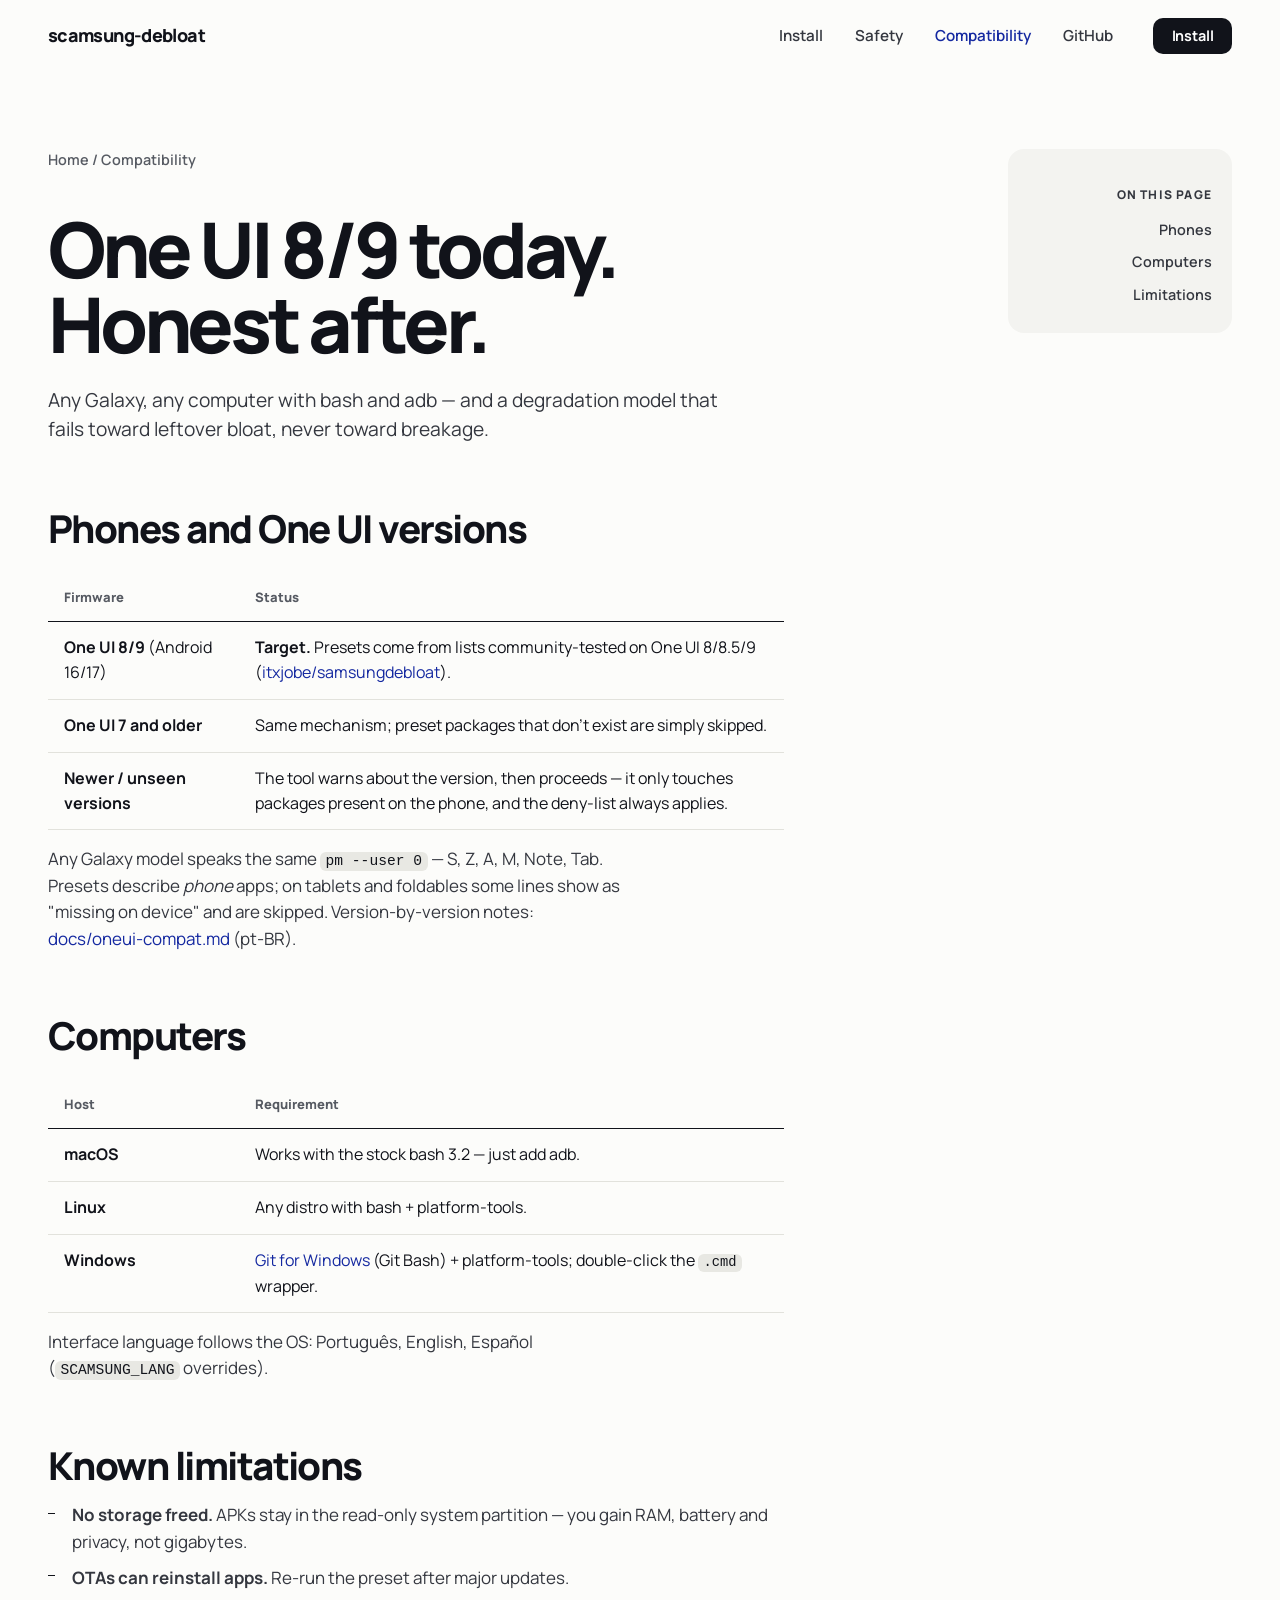
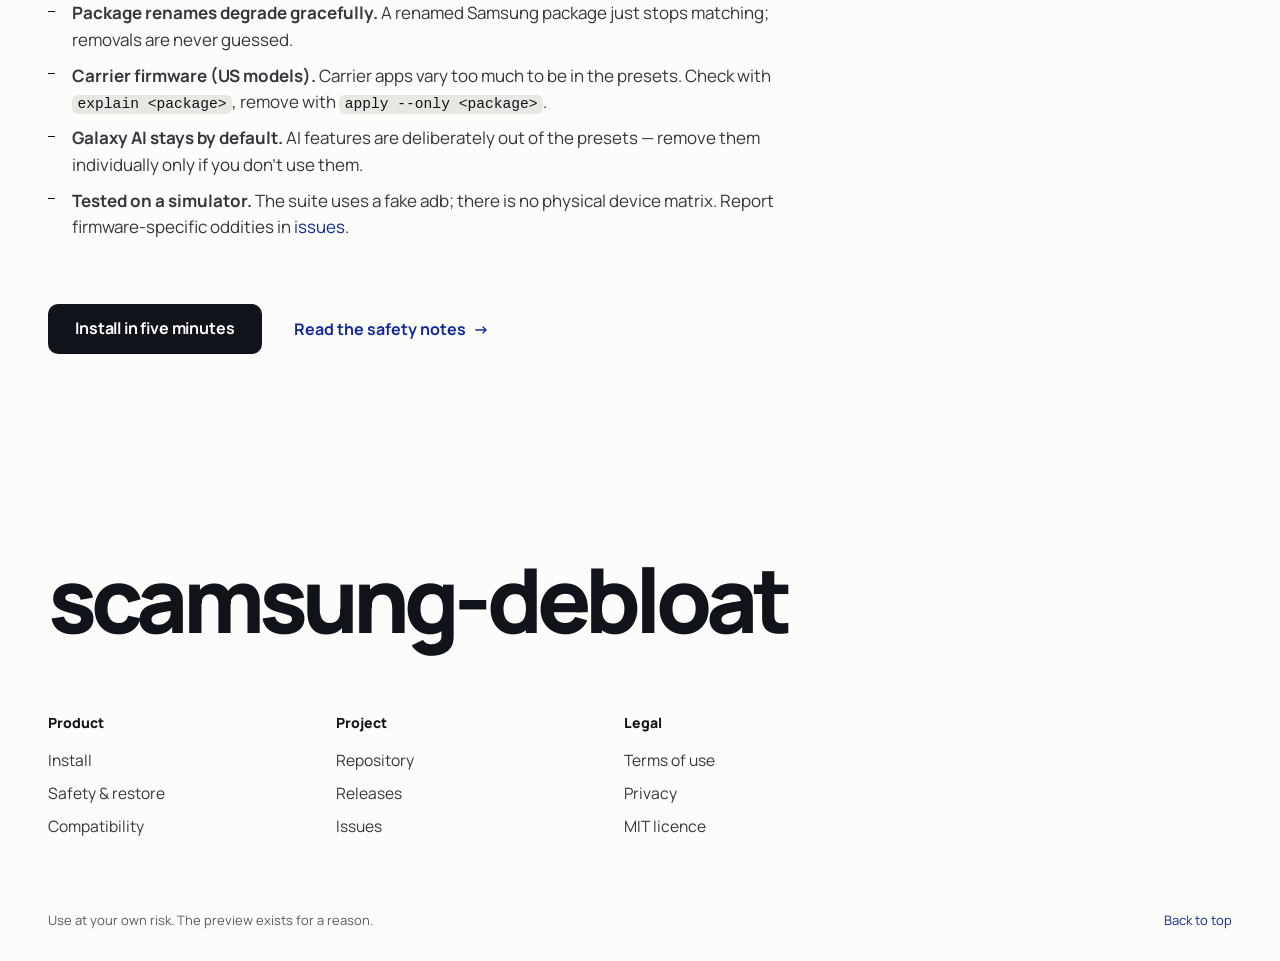
==== commit 1546adbb: "feat(site): tira o visual generico, reescreve a copy e adiciona termos e privacidade - homepage reor" ====
--- a/docs/compatibility.html
+++ b/docs/compatibility.html
@@ -15,8 +15,8 @@
 <link rel="preconnect" href="https://fonts.googleapis.com">
 <link rel="preconnect" href="https://fonts.gstatic.com" crossorigin>
 <link href="https://fonts.googleapis.com/css2?family=Manrope:wght@400;500;600;700;800&display=swap" rel="stylesheet">
-<link rel="stylesheet" href="assets/style.css?v=6">
-<script src="assets/main.js?v=6" defer></script>
+<link rel="stylesheet" href="assets/style.css?v=8">
+<script src="assets/main.js?v=8" defer></script>
 </head>
 <body>
 <a class="skip" href="#main">Skip to content</a>
@@ -127,9 +127,10 @@
         <a href="https://github.com/AurelioMo/scamsung-debloat/issues">Issues</a>
       </div>
       <div class="foot-col">
-        <h3 data-rise>License</h3>
-        <a href="https://github.com/AurelioMo/scamsung-debloat/blob/main/LICENSE">MIT</a>
-        <span>Not affiliated with Samsung or Google.</span>
+        <h3 data-rise>Legal</h3>
+        <a href="terms.html">Terms of use</a>
+        <a href="privacy.html">Privacy</a>
+        <a href="https://github.com/AurelioMo/scamsung-debloat/blob/main/LICENSE">MIT licence</a>
       </div>
     </div>
     <div class="foot-end">
--- a/docs/assets/style.css
+++ b/docs/assets/style.css
@@ -7,21 +7,22 @@
    ========================================================================== */
 
 :root {
-    --bg: #ffffff;
-    --soft: #f4f5f7;
-    --soft-2: #eceef2;
-    --tint: #eef2ff;
-    --ink: #0a0b0d;
-    --ink-2: #33363d;
-    --muted: #52565e;
-    --line: #e4e7ec;
+    /* paper, never #fff; ink, never #000 */
+    --bg: #fcfcfa;
+    --soft: #f3f3f0;
+    --soft-2: #e8e8e3;
+    --tint: #eceffc;
+    --ink: #11131a;
+    --ink-2: #34373f;
+    --muted: #565a62;
+    --line: #e2e2dc;
     --blue: #1428a0;
     --blue-deep: #0e1d7a;
-    --deep: #0b0d12;
-    --deep-2: #12151d;
+    --deep: #101218;
+    --deep-2: #171a21;
     --ok: #0f7a4d;
-    --radius: 24px;
-    --radius-lg: 32px;
+    --radius: 10px;
+    --radius-lg: 14px;
     --font: "Manrope", -apple-system, BlinkMacSystemFont, "Segoe UI", Roboto, Helvetica, Arial, sans-serif; /* taste-skill-ignore font — Samsung-language grotesk; the dealt serif contradicts the stated brand */
     --mono: ui-monospace, "SF Mono", SFMono-Regular, Menlo, Consolas, monospace; /* taste-skill-ignore mono — real terminal output only */
     --container: 1320px;
@@ -55,6 +56,7 @@
 button { font: inherit; color: inherit; }
 code {
     font-family: var(--mono);
+    color: var(--ink);
     font-size: 0.86em;
     background: var(--soft-2);
     padding: 0.1em 0.38em;
@@ -98,19 +100,18 @@
     background: var(--ink);
     color: #fff;
     border: 0;
-    border-radius: 999px;
+    border-radius: var(--radius);
     padding: 0.95rem 1.7rem;
     font-size: 1rem;
     font-weight: 700;
     letter-spacing: -0.01em;
     line-height: 1.2;
     text-decoration: none;
-    transition: background 0.2s ease, color 0.2s ease, transform 0.2s ease;
-}
-.btn:hover { background: var(--blue); color: #fff; text-decoration: none; transform: translateY(-1px); }
-.btn:active { transform: translateY(0); }
+    transition: background 0.2s ease, color 0.2s ease;
+}
+.btn:hover { background: var(--blue); color: #fff; text-decoration: none; }
 .btn-sm { padding: 0.6rem 1.15rem; font-size: 0.9rem; }
-.btn-light { background: #fff; color: var(--ink); }
+.btn-light { background: var(--bg); color: var(--ink); }
 .btn-light:hover { background: var(--ink); color: #fff; }
 
 .link-arrow {
@@ -121,16 +122,15 @@
     font-weight: 700;
     font-size: 1rem;
 }
-.link-arrow::after { content: "→"; transition: transform 0.2s ease; }
-.link-arrow:hover { text-decoration: none; }
-.link-arrow:hover::after { transform: translateX(4px); }
+.link-arrow::after { content: "→"; }
+.link-arrow:hover { text-decoration: underline; }
 
 /* ============ header ============ */
 .site-head {
     position: sticky;
     top: 0;
     z-index: 50;
-    background: #fff;
+    background: var(--bg);
     transition: box-shadow 0.2s ease;
 }
 .site-head.stuck {
@@ -211,12 +211,7 @@
     letter-spacing: 0.02em;
 }
 .slot-bar span:last-child { margin-left: auto; color: #c6cddf; }
-.slot-dot {
-    width: 6px;
-    height: 6px;
-    border-radius: 50%;
-    background: #5ee0a0;
-}
+.slot-label { letter-spacing: 0.04em; text-transform: lowercase; }
 .slot-row {
     display: grid;
     grid-template-columns: 14px minmax(0, 1fr) auto;
@@ -225,21 +220,14 @@
     height: 24px;
 }
 .slot-row-extra { display: none; }
-.slot-check {
-    width: 13px;
-    height: 13px;
-    border-radius: 50%;
-    background: var(--blue);
-    display: grid;
-    place-items: center;
-}
-.slot-check::after {
-    content: "";
-    width: 5px;
-    height: 3px;
-    border-left: 1.5px solid #fff;
-    border-bottom: 1.5px solid #fff;
-    transform: rotate(-45deg) translateY(-1px);
+.slot-tick {
+    font-family: var(--mono); /* taste-skill-ignore mono — the mark the script prints */
+    background: none;
+    padding: 0;
+    border-radius: 0;
+    font-size: 11px;
+    line-height: 1;
+    color: #8ea0ff;
 }
 .slot-app {
     position: relative;
@@ -295,22 +283,26 @@
     max-width: 48ch;
 }
 .hero-facts {
-    display: flex;
-    flex-wrap: wrap;
-    gap: 0.75rem 2rem;
-    margin-top: 1.5rem;
-    font-size: 0.95rem;
+    display: grid;
+    gap: 0.45rem;
+    margin-top: 1.6rem;
+    font-size: 0.9rem;
     font-weight: 600;
     color: var(--muted);
-}
-.hero-facts li { display: flex; align-items: center; gap: 0.5rem; }
+    max-width: 48ch;
+}
+.hero-facts li {
+    position: relative;
+    padding-left: 1.5rem;
+}
 .hero-facts li::before {
     content: "";
-    width: 7px;
-    height: 7px;
-    border-radius: 50%;
-    background: var(--blue);
-    flex: none;
+    position: absolute;
+    left: 0;
+    top: 0.62em;
+    width: 0.7rem;
+    height: 1px;
+    background: var(--ink);
 }
 .hero-actions {
     display: flex;
@@ -320,32 +312,49 @@
     padding-bottom: 0.25rem;
 }
 
-/* ============ spec strip ============ */
-.spec-strip {
-    background: var(--soft);
-    padding: 1.5rem 0;
-}
-.spec-in {
-    display: grid;
-    grid-template-columns: repeat(4, minmax(0, 1fr));
-    gap: 1.5rem 2.5rem;
-}
-.spec span {
-    display: block;
-    font-size: 0.8125rem;
-    font-weight: 700;
-    color: var(--muted);
-}
-.spec strong {
-    display: block;
-    margin-top: 0.15rem;
-    font-size: 0.975rem;
-    font-weight: 600;
+/* ============ manifest: the real preset, printed ============ */
+.manifest { border-top: 1px solid var(--ink); }
+.man-grid {
+    display: grid;
+    grid-template-columns: repeat(2, minmax(0, 1fr));
+    column-gap: clamp(2rem, 5vw, 5rem);
+}
+.man-row {
+    display: grid;
+    grid-template-columns: minmax(0, 1fr) auto;
+    align-items: baseline;
+    gap: 1.25rem;
+    padding: 0.62rem 0;
+    border-bottom: 1px solid var(--line);
+}
+.man-name {
+    font-size: 0.9375rem;
+    font-weight: 700;
+    letter-spacing: -0.01em;
     color: var(--ink);
-}
+    overflow-wrap: anywhere;
+}
+.man-pkg {
+    font-family: var(--mono); /* taste-skill-ignore mono — package ids are identifiers */
+    font-size: 0.72rem;
+    color: var(--muted);
+    background: none;
+    padding: 0;
+    border-radius: 0;
+    text-align: right;
+    overflow-wrap: anywhere;
+}
+.callout {
+    margin-top: 2rem;
+    padding: 1.25rem 0 1.25rem 1.4rem;
+    border-left: 1px solid var(--ink);
+}
+.callout p { margin: 0; color: var(--ink-2); max-width: 66ch; }
+.callout strong { color: var(--ink); }
 
 /* ============ shared section ============ */
 .section { padding: var(--sec) 0; }
+.section-tight { padding-top: clamp(3.5rem, 6vw, 5.5rem); }
 .sec-head { max-width: 48rem; }
 .sec-split {
     display: grid;
@@ -371,17 +380,21 @@
     padding-bottom: 0.35rem;
 }
 .fine {
-    margin-top: 2rem;
+    margin-top: 2.5rem;
+    padding-top: 1rem;
+    border-top: 1px solid var(--line);
     font-size: 0.875rem;
     color: var(--muted);
     max-width: 70ch;
 }
+.numbers-in .fine { grid-column: 2; max-width: 62ch; }
+.results-notes code { white-space: nowrap; }
 
 /* ============ presets ============ */
 .preset-list { display: grid; }
 .preset-row {
     display: grid;
-    grid-template-columns: 8.5rem minmax(0, 1fr) 16rem;
+    grid-template-columns: auto minmax(0, 1fr) 16rem;
     gap: clamp(1.25rem, 3vw, 3rem);
     align-items: start;
     padding: 2.25rem 1.5rem;
@@ -391,6 +404,7 @@
 }
 .preset-row + .preset-row { margin-top: 0.35rem; }
 .preset-row:hover { background: var(--soft); }
+.preset-num::before { content: attr(data-num); }
 .preset-num {
     font-size: clamp(4rem, 7.2vw, 7rem);
     font-weight: 800;
@@ -415,29 +429,20 @@
     font-weight: 700;
     color: var(--blue);
     background: var(--tint);
-    border-radius: 999px;
-    padding: 0.28rem 0.65rem;
+    border-radius: 4px;
+    padding: 0.28rem 0.55rem;
 }
 .preset-main p {
     margin-top: 0.6rem;
     color: var(--ink-2);
     max-width: 54ch;
 }
-.chips {
-    display: flex;
-    flex-wrap: wrap;
-    gap: 0.45rem;
-    margin-top: 1rem;
-}
-.chips li {
-    font-size: 0.8125rem;
-    font-weight: 600;
-    color: var(--ink-2);
-    background: var(--soft);
-    border-radius: 999px;
-    padding: 0.32rem 0.7rem;
-}
-.preset-row:hover .chips li { background: #fff; }
+.preset-caveat {
+    margin-top: 0.55rem !important;
+    font-size: 0.9rem;
+    color: var(--muted) !important;
+    max-width: 56ch;
+}
 .preset-side {
     display: flex;
     flex-direction: column;
@@ -454,24 +459,17 @@
     font-weight: 700;
 }
 .preset-side span { display: inline-block; margin-top: 0.15rem; }
-.round-arrow {
-    display: grid;
-    place-items: center;
-    width: 3rem;
-    height: 3rem;
-    border-radius: 50%;
-    background: var(--ink);
-    color: #fff;
-    font-size: 1.25rem;
-    line-height: 1;
-    transition: background 0.2s ease, transform 0.2s ease;
-}
-.round-arrow:hover {
-    background: var(--blue);
-    color: #fff;
-    text-decoration: none;
-    transform: translateX(3px);
-}
+.preset-link {
+    font-size: 0.9375rem;
+    font-weight: 700;
+    color: var(--ink);
+    text-decoration: underline;
+    text-decoration-thickness: 1px;
+    text-underline-offset: 4px;
+    text-decoration-color: var(--line);
+    transition: text-decoration-color 0.2s ease, color 0.2s ease;
+}
+.preset-link:hover { color: var(--blue); text-decoration-color: var(--blue); }
 
 /* ============ feature rows ============ */
 .feature-row {
@@ -503,114 +501,32 @@
 }
 .feature-media { min-width: 0; }
 
-/* ============ product UI fragments ============ */
-.ui-panel {
+/* ============ record documents (explain, deny-list, state.tsv) ============ */
+.record {
+    margin: 0;
+    background: var(--soft);
     border-radius: var(--radius-lg);
-    overflow: hidden;
-    background: var(--soft);
-}
-.ui-bar {
-    display: flex;
-    align-items: center;
-    gap: 0.6rem;
-    padding: 0.95rem 1.25rem;
-    background: var(--soft-2);
-    font-size: 0.8125rem;
-    font-weight: 600;
-    color: var(--muted);
-    white-space: nowrap;
-}
-.ui-bar > span:not(.ui-dot):not(.ui-pill) {
-    overflow: hidden;
-    text-overflow: ellipsis;
-}
-.ui-dot {
-    width: 8px;
-    height: 8px;
-    border-radius: 50%;
-    background: var(--blue);
-    flex: none;
-}
-.ui-pill {
-    margin-left: auto;
-    background: var(--blue);
-    color: #fff;
-    border-radius: 999px;
-    padding: 0.2rem 0.65rem;
-    font-size: 0.72rem;
-    font-weight: 700;
-}
-.ui-list {
-    padding: 0.75rem;
-    display: grid;
-    gap: 0.3rem;
-}
-.ui-list li {
-    display: grid;
-    grid-template-columns: 22px minmax(0, 1fr) auto;
-    grid-template-areas:
-        "check name state"
-        "check pkg state";
-    align-items: center;
-    column-gap: 0.75rem;
-    padding: 0.65rem 0.85rem;
-    background: #fff;
-    border-radius: 12px;
-}
-.ui-check {
-    grid-area: check;
-    width: 18px;
-    height: 18px;
-    border-radius: 50%;
-    background: var(--soft-2);
-    display: grid;
-    place-items: center;
-}
-.ui-list li.is-on .ui-check { background: var(--blue); }
-.ui-list li.is-on .ui-check::after {
-    content: "";
-    width: 6px;
-    height: 3.5px;
-    border-left: 1.5px solid #fff;
-    border-bottom: 1.5px solid #fff;
-    transform: rotate(-45deg) translateY(-1px);
-}
-.ui-name { grid-area: name; font-size: 0.875rem; font-weight: 700; color: var(--ink); }
-.ui-pkg {
-    grid-area: pkg;
-    font-family: var(--mono);
-    font-size: 0.65rem;
-    color: var(--muted);
-    background: none;
-    padding: 0;
-    border-radius: 0;
-    white-space: nowrap;
-    overflow: hidden;
-    text-overflow: ellipsis;
-}
-.ui-state {
-    grid-area: state;
+    padding: 1.3rem 1.45rem 1.45rem;
+    min-width: 0;
+}
+.record-label {
+    display: block;
+    margin-bottom: 0.85rem;
     font-size: 0.7rem;
-    font-weight: 700;
-    color: var(--muted);
-}
-.ui-list li.is-on .ui-state { color: var(--blue); }
-.ui-foot {
-    display: flex;
-    justify-content: space-between;
-    gap: 1rem;
-    padding: 0.9rem 1.25rem 1.05rem;
-    font-size: 0.8rem;
-    color: var(--muted);
-    background: var(--soft);
-}
-.ui-foot b { color: var(--ink); }
-
-/* terminal fragment */
-.ui-terminal { background: var(--deep); }
-.ui-terminal .ui-bar { background: #151924; color: #9aa3b8; }
-.ui-terminal .ui-dot { background: #5ee0a0; }
-.ui-terminal .term { padding: 1.15rem 1.35rem 1.4rem; }
+    font-weight: 800;
+    letter-spacing: 0.11em;
+    text-transform: uppercase;
+    color: var(--muted);
+}
+.record pre {
+    font-family: var(--mono); /* taste-skill-ignore mono — verbatim command output */
+    font-size: 0.78rem;
+    line-height: 1.75;
+    color: var(--ink-2);
+    white-space: pre;
+    overflow-x: auto;
+    scrollbar-width: thin;
+}
 
 /* ============ terminal ============ */
 .term {
@@ -623,7 +539,6 @@
 }
 .term .l { display: block; white-space: pre; }
 .term .term-out { display: block; }
-.ui-terminal .term,
 .demo-term { overflow-x: auto; scrollbar-width: thin; }
 .term .t-cmd { color: #ffffff; }
 .term .t-head { color: #a8b6ff; }
@@ -694,7 +609,7 @@
 .replay {
     background: transparent;
     border: 0;
-    border-radius: 999px;
+    border-radius: 6px;
     color: #aeb5c6;
     font-size: 0.75rem;
     font-weight: 700;
@@ -718,7 +633,7 @@
 .t-chip {
     background: #1c202b;
     border: 0;
-    border-radius: 999px;
+    border-radius: 6px;
     color: #aeb5c6;
     font-size: 0.8125rem;
     font-weight: 600;
@@ -727,45 +642,73 @@
     transition: background 0.2s ease, color 0.2s ease;
 }
 .t-chip:hover { background: #252b39; color: #fff; }
-.t-chip.on { background: #fff; color: var(--ink); }
-
-/* ============ stats ============ */
-.stats-grid {
-    display: grid;
-    grid-template-columns: 0.85fr 1.15fr;
-    gap: clamp(2rem, 6vw, 6rem);
+.t-chip.on { background: #f2f2ef; color: var(--ink); }
+
+/* ============ measured results ============ */
+.numbers-in {
+    display: grid;
+    grid-template-columns: 0.8fr 1.2fr;
+    gap: clamp(2rem, 6vw, 5.5rem);
     align-items: start;
 }
-.stats-head h2 {
-    font-size: clamp(2.2rem, 4.2vw, 4rem);
+.numbers-head h2 {
+    font-size: clamp(2.2rem, 4.2vw, 3.9rem);
     line-height: 1;
     letter-spacing: -0.05em;
     font-weight: 800;
-    max-width: 12ch;
-}
-.stats-head p {
+    max-width: 14ch;
+}
+.numbers-head p {
     margin-top: 1.25rem;
     color: var(--muted);
-    max-width: 40ch;
-}
-.stats {
-    display: grid;
-    grid-template-columns: repeat(2, minmax(0, 1fr));
-    gap: clamp(2.5rem, 5vw, 4rem) clamp(1.5rem, 4vw, 4rem);
-}
-.stat dt {
-    font-size: clamp(4rem, 7vw, 7rem);
-    font-weight: 800;
-    letter-spacing: -0.075em;
-    line-height: 0.78;
-}
-.stat dd {
-    margin: 0.9rem 0 0;
-    color: var(--muted);
-    font-size: 1rem;
-    max-width: 23ch;
-}
-.stat:last-child dt { color: var(--blue); }
+    max-width: 42ch;
+}
+.results-wrap { min-width: 0; }
+.results {
+    width: 100%;
+    border-collapse: collapse;
+    font-variant-numeric: tabular-nums;
+}
+.results caption {
+    caption-side: top;
+    text-align: left;
+    padding-bottom: 0.9rem;
+    font-size: 0.8125rem;
+    color: var(--muted);
+    white-space: nowrap;
+    overflow-x: auto;
+}
+.results th, .results td {
+    text-align: right;
+    padding: 0.75rem 0.5rem;
+    border-bottom: 1px solid var(--line);
+}
+.results thead th {
+    font-size: 0.8125rem;
+    font-weight: 700;
+    letter-spacing: 0;
+    text-transform: none;
+    color: var(--muted);
+    border-bottom: 1px solid var(--ink);
+}
+.results thead th:first-child { text-align: left; }
+.results tbody th {
+    text-align: left;
+    font-size: 0.9rem;
+    font-weight: 700;
+    color: var(--ink);
+}
+.results tbody tr:last-child th,
+.results tbody tr:last-child td { border-bottom: 1px solid var(--ink); }
+.results-notes {
+    display: grid;
+    gap: 0.85rem;
+    margin-top: 1.5rem;
+    font-size: 0.875rem;
+}
+.results-notes div { display: grid; gap: 0.15rem; }
+.results-notes dt { font-weight: 800; color: var(--ink); }
+.results-notes dd { margin: 0; color: var(--muted); max-width: 52ch; }
 
 /* ============ questions ============ */
 .questions { background: var(--soft); }
@@ -865,7 +808,7 @@
 /* ============ footer ============ */
 .site-foot {
     padding: clamp(4rem, 7vw, 6rem) 0 2rem;
-    background: #fff;
+    background: var(--bg);
 }
 .foot-mark {
     display: inline-block;
@@ -910,7 +853,7 @@
     gap: clamp(2.5rem, 5vw, 4.5rem);
     align-items: start;
 }
-.page-body { max-width: 46rem; }
+.page-body { max-width: 46rem; min-width: 0; }
 .page-rail {
     position: sticky;
     top: 6.5rem;
@@ -989,10 +932,9 @@
     position: absolute;
     left: 0;
     top: 0.62em;
-    width: 6px;
-    height: 6px;
-    border-radius: 50%;
-    background: var(--blue);
+    width: 7px;
+    height: 1px;
+    background: var(--ink);
 }
 .page .cols2 { display: block; columns: 2; column-gap: 2.5rem; }
 .page .cols2 li { break-inside: avoid; margin-bottom: 0.55rem; }
@@ -1009,7 +951,7 @@
 .page pre {
     background: var(--deep);
     color: #c9d0e0;
-    border-radius: 20px;
+    border-radius: var(--radius-lg);
     padding: 1.25rem 1.4rem;
     margin-top: 1.25rem;
     overflow-x: auto;
@@ -1071,7 +1013,7 @@
 
 @media (prefers-reduced-motion: reduce) {
     html.motion [data-rise] { opacity: 1; transform: none; transition: none; }
-    html.motion .slot-row, html.motion .slot-app::after, html.motion .slot-check::after { animation: none; }
+    html.motion .slot-row, html.motion .slot-app::after { animation: none; }
 }
 
 /* signature: the package rows leave the sentence */
@@ -1079,10 +1021,6 @@
 html.motion .slot-row:nth-child(2) { animation-delay: 0.3s; }
 html.motion .slot-row:nth-child(3) { animation-delay: 0.45s; }
 html.motion .slot-row:nth-child(4) { animation-delay: 0.6s; }
-html.motion .slot-check::after { transform: scale(0) rotate(-45deg) translateY(-1px); animation: checkIn 0.3s ease forwards; }
-html.motion .slot-row:nth-child(2) .slot-check::after { animation-delay: 0.4s; }
-html.motion .slot-row:nth-child(3) .slot-check::after { animation-delay: 0.55s; }
-html.motion .slot-row:nth-child(4) .slot-check::after { animation-delay: 0.7s; }
 html.motion .slot-app::after { transform: scaleX(0); animation: strike 0.4s ease forwards; }
 html.motion .slot-row:nth-child(2) .slot-app::after { animation-delay: 0.55s; }
 html.motion .slot-row:nth-child(3) .slot-app::after { animation-delay: 0.7s; }
@@ -1091,10 +1029,6 @@
 @keyframes slotIn {
     from { opacity: 0; transform: translateY(5px); }
     to { opacity: 1; transform: none; }
-}
-@keyframes checkIn {
-    from { transform: scale(0) rotate(-45deg) translateY(-1px); }
-    to { transform: scale(1) rotate(-45deg) translateY(-1px); }
 }
 @keyframes strike {
     from { transform: scaleX(0); }
@@ -1109,10 +1043,13 @@
     .hero-slot {
         width: 100%;
         height: 10.5rem;
-        border-radius: 20px;
+        border-radius: var(--radius);
     }
     .slot-row-extra { display: grid; }
-    .preset-row { grid-template-columns: 6.5rem minmax(0, 1fr) 13rem; }
+    .preset-row { grid-template-columns: auto minmax(0, 1fr) 13rem; }
+    .numbers-in { grid-template-columns: 1fr; gap: 2.5rem; }
+    .numbers-in .fine { grid-column: 1; }
+    .numbers-head h2 { max-width: 20ch; }
     .feature-row-a .feature-copy { grid-column: 1 / 7; }
     .feature-row-a .feature-media { grid-column: 7 / 13; }
     .feature-row-b .feature-media { grid-column: 1 / 6; }
@@ -1138,19 +1075,22 @@
     .hero { padding-top: 2.75rem; }
     .hero-title { --display: clamp(2.8rem, 9vw, 4.6rem); }
     .hero-line-two { flex-wrap: wrap; align-items: flex-start; gap: 1rem; }
-    .hero-slot { order: 2; width: 100%; height: 11rem; border-radius: 16px; font-size: 13px; padding: 0.7rem 0.9rem; }
+    .hero-slot { order: 3; width: 100%; height: 11rem; border-radius: 16px; font-size: 13px; padding: 0.7rem 0.9rem; margin-top: 0.25rem; }
     .slot-foot { display: block; }
-    .hero-more { order: 3; width: 100%; }
+    .hero-more { order: 2; width: 100%; }
     .hero-foot { grid-template-columns: 1fr; gap: 2rem; }
     .hero-actions { padding-bottom: 0; }
 
-    .spec-in { grid-template-columns: 1fr 1fr; }
+    .man-grid { grid-template-columns: 1fr; }
+    .numbers-head h2 { max-width: 22ch; }
+    .results-wrap { overflow-x: auto; }
+    .results { min-width: 30rem; }
 
     .sec-split { grid-template-columns: 1fr; gap: 1.5rem; margin-bottom: 2.5rem; }
     .sec-split p { padding-bottom: 0; }
 
     .preset-row {
-        grid-template-columns: 5rem minmax(0, 1fr);
+        grid-template-columns: auto minmax(0, 1fr);
         padding: 1.75rem 1rem;
         margin: 0 -1rem;
     }
@@ -1163,7 +1103,7 @@
         text-align: left;
         gap: 1rem;
     }
-    .round-arrow { width: 2.75rem; height: 2.75rem; }
+    .preset-side { gap: 1.25rem; }
 
     .feature-row { display: block; padding: 2.5rem 0; }
     .feature-row + .feature-row { padding-top: 2rem; }
@@ -1172,16 +1112,13 @@
     .feature-media { margin-top: 2rem; }
     .feature-row-b .feature-media { margin-top: 0; margin-bottom: 2rem; }
     .feature-row-b .feature-copy { margin-top: 0; }
-    .ui-bar { font-size: 0.75rem; }
-    .ui-pkg { max-width: 22ch; }
+    .record { padding: 1.15rem 1.2rem 1.3rem; }
 
     .demo-grid { grid-template-columns: 1fr; }
     .demo-copy h2 { max-width: 12ch; }
     .demo-term { min-height: 20rem; }
     .demo-card { padding: 0.9rem 1rem 1rem; }
 
-    .stats-grid { grid-template-columns: 1fr; gap: 2.5rem; }
-    .stats-head h2 { max-width: 16ch; }
 
     .qa-row { grid-template-columns: 1fr; gap: 0.6rem; padding: 1.5rem 0; }
     .qa-row + .qa-row { margin-top: 0.5rem; }
@@ -1194,7 +1131,7 @@
     .foot-end { flex-direction: column; }
 
     .page-in { grid-template-columns: minmax(0, 1fr); gap: 0; }
-    .page-body { max-width: none; }
+    .page-body { max-width: 40rem; width: 100%; margin-inline: auto; }
     .page-rail { display: none; }
     .page table { display: block; overflow-x: auto; }
     .page .cols2 { columns: 1; }
@@ -1202,7 +1139,7 @@
 }
 
 @media (max-width: 40rem) {
-    :root { --pad: 1.25rem; --radius-lg: 24px; }
+    :root { --pad: 1.25rem; --radius-lg: 14px; }
     .head-in { padding-block: 0.75rem; }
     .brand { font-size: 1rem; }
     .btn-sm { padding: 0.5rem 0.9rem; font-size: 0.85rem; }
@@ -1212,25 +1149,43 @@
     .lead { font-size: 1.0625rem; }
     .hero-actions { gap: 1rem 1.5rem; }
 
-    .spec-in { gap: 1.25rem; }
-    .spec strong { font-size: 0.9rem; }
-
-    .preset-row { grid-template-columns: 3.5rem minmax(0, 1fr); gap: 1rem; }
-    .preset-num { font-size: 3.4rem; }
+    .man-name { font-size: 0.9rem; }
+    .man-pkg { font-size: 0.66rem; }
+
+    .preset-row { grid-template-columns: auto minmax(0, 1fr); gap: 1rem; }
+    .preset-num { font-size: 2.7rem; }
+    .preset-side { flex-direction: column; align-items: flex-start; gap: 0.6rem; }
     .preset-title h3 { font-size: 1.35rem; }
 
-    .ui-list { padding: 0.5rem; }
-    .ui-list li { grid-template-columns: 20px minmax(0, 1fr) auto; padding: 0.6rem 0.65rem; }
-    .ui-pkg { display: none; }
-    .ui-foot { padding: 0.75rem 1rem 0.9rem; }
+    .record pre { font-size: 0.7rem; }
 
     .term { font-size: 0.66rem; line-height: 1.8; }
-    .ui-restore .term { font-size: 0.62rem; }
     .demo-term { min-height: 19rem; font-size: 0.64rem; }
     .t-chip { font-size: 0.75rem; padding: 0.35rem 0.65rem; }
 
-    .stat dt { font-size: 4.2rem; }
-    .stat dd { font-size: 0.95rem; }
+    .results-wrap { overflow: visible; }
+    .results { min-width: 0; font-size: 0.9375rem; }
+    .results caption { white-space: normal; overflow: visible; line-height: 1.6; }
+    .results thead { display: none; }
+    .results, .results tbody, .results tr, .results th, .results td { display: block; }
+    .results tr { padding: 0.85rem 0; border-bottom: 1px solid var(--ink); }
+    .results tbody th { padding: 0 0 0.4rem; font-size: 1rem; }
+    .results tbody tr:last-child th, .results tbody tr:last-child td { border-bottom: 0; }
+    .results td {
+        display: flex;
+        justify-content: space-between;
+        gap: 1rem;
+        padding: 0.18rem 0;
+        border-bottom: 0;
+    }
+    .results td::before {
+        content: attr(data-label);
+        font-size: 0.75rem;
+        font-weight: 700;
+        letter-spacing: 0.05em;
+        text-transform: uppercase;
+        color: var(--muted);
+    }
 
     .close-copy h2 { font-size: clamp(2.6rem, 13vw, 3.6rem); }
 
